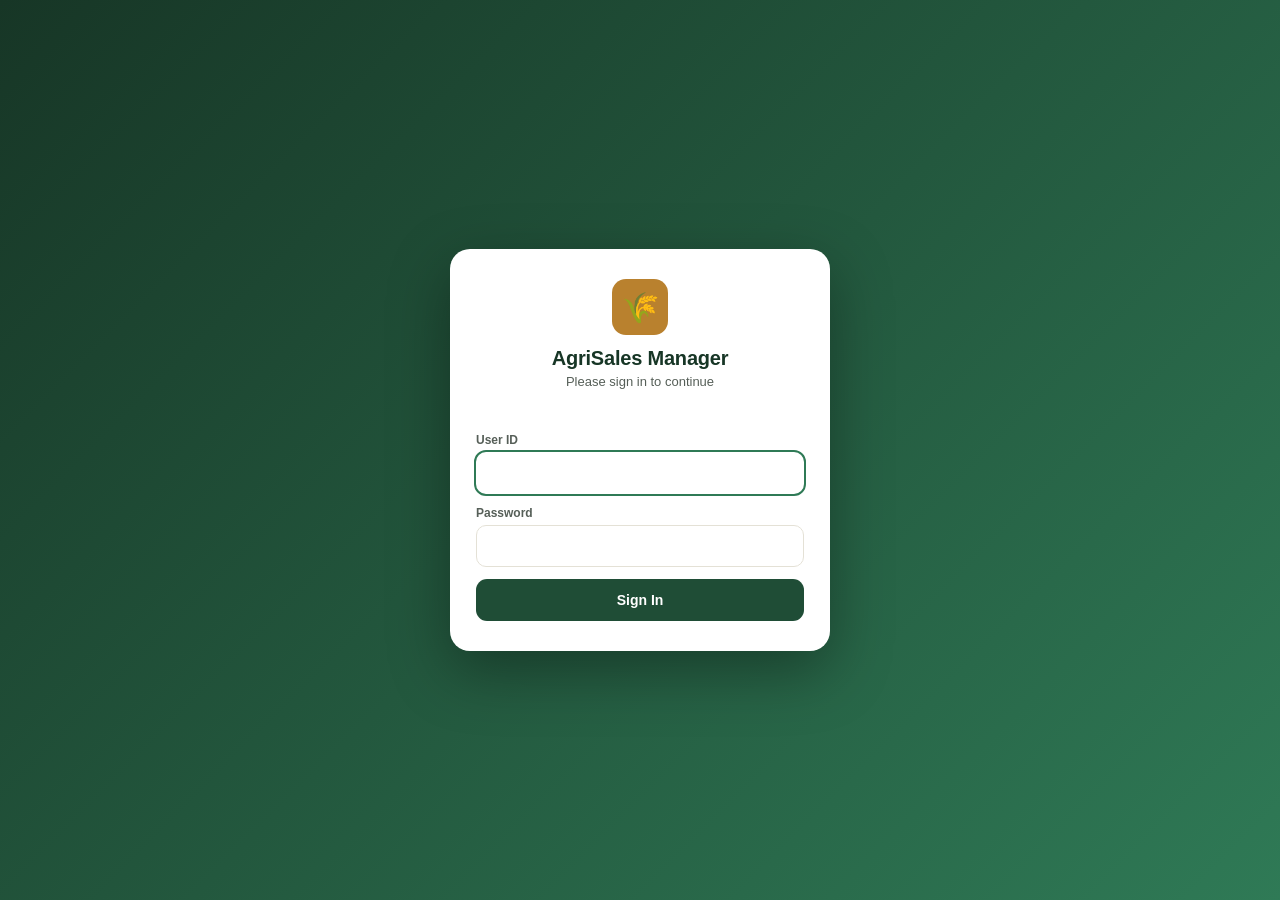
==== index.html @ fb744a54 "Update index.html" ====
<!DOCTYPE html>
<html lang="en">
<head>
<meta charset="UTF-8">
<meta name="viewport" content="width=device-width, initial-scale=1, viewport-fit=cover">
<title>AgriSales Manager</title>
<link rel="icon" href="data:image/svg+xml,%3Csvg xmlns='http://www.w3.org/2000/svg' viewBox='0 0 100 100'%3E%3Ctext y='.9em' font-size='90'%3E%F0%9F%8C%BE%3C/text%3E%3C/svg%3E">
<style>
:root{
  --green-900:#173626; --green-700:#1F4D36; --green-600:#276245; --green-500:#2F7A56;
  --green-100:#E4EEE7; --amber-600:#B9812E; --amber-100:#F5E9D6; --paper:#FAF9F4;
  --card:#FFFFFF; --ink-900:#20241F; --ink-600:#565F58; --ink-400:#8C948B; --line:#E4E1D6;
  --red-600:#B23A32; --red-100:#F6E2DF; --blue-600:#2B6CB0; --blue-100:#E3EDF7;
  --radius-lg:18px; --radius-md:12px; --radius-sm:8px;
  --shadow-1: 0 1px 2px rgba(23,54,38,0.06), 0 1px 1px rgba(23,54,38,0.04);
  --safe-top: env(safe-area-inset-top, 0px); --safe-bottom: env(safe-area-inset-bottom, 0px);
}
*{box-sizing:border-box;}
html,body{height:100%;margin:0;background:var(--paper);color:var(--ink-900);
  font-family:-apple-system,BlinkMacSystemFont,"Segoe UI",Roboto,"Helvetica Neue",Arial,sans-serif;
  -webkit-tap-highlight-color:transparent;}
html{scroll-padding-top:var(--safe-top); scroll-behavior:smooth;}

@keyframes fadeSlideIn{ from{opacity:0; transform:translateY(8px);} to{opacity:1; transform:translateY(0);} }
@keyframes popIn{ from{opacity:0; transform:scale(.97);} to{opacity:1; transform:scale(1);} }
@keyframes sheetUp{ from{transform:translateY(100%);} to{transform:translateY(0);} }
@keyframes toastIn{ from{opacity:0; transform:translate(-50%,6px);} to{opacity:1; transform:translate(-50%,0);} }
@keyframes spinIn{ from{opacity:0; transform:rotate(-8deg) scale(.9);} to{opacity:1; transform:rotate(0) scale(1);} }
@media (prefers-reduced-motion: reduce){
  *, *::before, *::after{ animation-duration:0.001ms !important; transition-duration:0.001ms !important; }
}
h1,h2,h3,h4{margin:0;font-weight:700;letter-spacing:-0.01em;}
p{margin:0;}
button,input,select,textarea{font-family:inherit;font-size:14px;}
a{color:inherit;}
#app{min-height:100%;display:flex;flex-direction:column;padding-top:var(--safe-top);}

.topbar{position:sticky;top:var(--safe-top);z-index:20;background:var(--green-700);color:#fff;
  padding:14px 18px;display:flex;align-items:center;justify-content:space-between;box-shadow:var(--shadow-1);}
.topbar .brand{display:flex;align-items:center;gap:10px;}
.brand-mark{width:34px;height:34px;border-radius:9px;background:var(--amber-600);
  display:flex;align-items:center;justify-content:center;font-size:18px;}
.brand-text .name{font-size:15.5px;font-weight:700;color:#fff;line-height:1.1;}
.brand-text .sub{font-size:11.5px;color:rgba(255,255,255,0.72);margin-top:1px;}
.topbar-actions{display:flex;gap:10px;align-items:center;}
.icon-btn{background:rgba(255,255,255,0.12);border:none;color:#fff;width:36px;height:36px;
  border-radius:10px;display:flex;align-items:center;justify-content:center;font-size:16px;cursor:pointer;
  transition:background .15s ease, transform .12s ease;}
.icon-btn:hover{background:rgba(255,255,255,0.2);}
.icon-btn:active{background:rgba(255,255,255,0.28); transform:scale(0.92);}

.shell{flex:1;display:flex;width:100%;max-width:1180px;margin:0 auto;}
.sidebar{display:none;}
main.content{flex:1;min-width:0;padding:16px 16px calc(92px + var(--safe-bottom));}

.page-head{margin-bottom:16px;display:flex;align-items:flex-start;justify-content:space-between;gap:10px;}
.page-head h1{font-size:20px;color:var(--green-900);}
.page-head .desc{color:var(--ink-600);font-size:13.5px;margin-top:3px;}

.card{background:var(--card);border:1px solid var(--line);border-radius:var(--radius-lg);
  padding:16px;box-shadow:var(--shadow-1);}
.card + .card{margin-top:12px;}

.stat-grid{display:grid;grid-template-columns:repeat(2,1fr);gap:10px;}
.stat-card{background:var(--card);border:1px solid var(--line);border-radius:var(--radius-md);padding:13px 14px;}
.stat-card .stat-label{font-size:11.5px;color:var(--ink-600);display:flex;align-items:center;gap:6px;}
.stat-card .stat-value{font-size:21px;font-weight:700;color:var(--green-900);margin-top:6px;}
.stat-card.warn .stat-value{color:var(--amber-600);}
.stat-card.danger .stat-value{color:var(--red-600);}
.stat-dot{width:7px;height:7px;border-radius:50%;background:var(--green-500);}
.stat-card.warn .stat-dot{background:var(--amber-600);}
.stat-card.danger .stat-dot{background:var(--red-600);}

.section-title{font-size:14.5px;font-weight:700;color:var(--green-900);margin:22px 0 10px;
  display:flex;align-items:center;justify-content:space-between;}
.section-title .link{font-size:12.5px;font-weight:600;color:var(--green-600);cursor:pointer;}

.empty-state{text-align:center;padding:34px 16px;color:var(--ink-600);}
.empty-state .emoji{font-size:30px;margin-bottom:8px;display:block;}
.empty-state .title{font-weight:700;color:var(--ink-900);font-size:14.5px;margin-bottom:4px;}
.empty-state .hint{font-size:12.5px;line-height:1.5;}

.badge{display:inline-flex;align-items:center;padding:3px 9px;border-radius:99px;font-size:11px;
  font-weight:600;background:var(--green-100);color:var(--green-700);white-space:nowrap;}
.badge.amber{background:var(--amber-100);color:var(--amber-600);}
.badge.red{background:var(--red-100);color:var(--red-600);}
.badge.grey{background:#EEEDE6;color:var(--ink-600);}
.badge.blue{background:var(--blue-100);color:var(--blue-600);}

.menu-list{display:flex;flex-direction:column;gap:8px;}
.menu-item{display:flex;align-items:center;gap:12px;background:var(--card);border:1px solid var(--line);
  border-radius:var(--radius-md);padding:13px 14px;cursor:pointer;transition:background .15s ease, transform .12s ease;}
.menu-item:hover{background:var(--green-100);}
.menu-item:active{background:var(--green-100); transform:scale(0.98);}
.menu-item .menu-icon{width:38px;height:38px;border-radius:10px;background:var(--green-100);
  display:flex;align-items:center;justify-content:center;font-size:18px;flex-shrink:0;}
.menu-item .menu-text{flex:1;min-width:0;}
.menu-item .menu-text .t{font-size:14px;font-weight:600;color:var(--ink-900);}
.menu-item .menu-text .d{font-size:12px;color:var(--ink-600);margin-top:1px;}
.menu-item .chev{color:var(--ink-400);font-size:16px;}

.bottom-nav{position:fixed;left:0;right:0;bottom:0;z-index:30;background:var(--card);
  border-top:1px solid var(--line);display:flex;padding-bottom:var(--safe-bottom);
  box-shadow:0 -2px 10px rgba(23,54,38,0.06);}
.nav-btn{flex:1;border:none;background:none;padding:9px 2px 8px;display:flex;flex-direction:column;
  align-items:center;gap:3px;color:var(--ink-400);cursor:pointer;transition:color .15s ease;}
.nav-btn .nav-ic{font-size:19px;line-height:1;transition:transform .18s cubic-bezier(.34,1.56,.64,1);}
.nav-btn .nav-lb{font-size:10.5px;font-weight:600;}
.nav-btn.active{color:var(--green-700);}
.nav-btn.active .nav-ic{transform:translateY(-2px) scale(1.12);}
.nav-btn:active .nav-ic{transform:scale(0.85);}

.sheet-backdrop{display:none;position:fixed;inset:0;background:rgba(20,30,24,0.42);z-index:40;
  opacity:0;transition:opacity .22s ease;}
.sheet-backdrop.open{display:block;opacity:1;}
.sheet{position:fixed;left:0;right:0;bottom:0;z-index:41;background:var(--paper);
  border-radius:20px 20px 0 0;padding:16px 16px calc(20px + var(--safe-bottom));
  transform:translateY(100%);transition:transform .28s cubic-bezier(.32,.72,0,1);max-width:1180px;margin:0 auto;}
.sheet.open{transform:translateY(0);}
.sheet-handle{width:38px;height:4px;background:var(--line);border-radius:99px;margin:0 auto 14px;}
.sheet h3{font-size:15px;color:var(--green-900);margin-bottom:12px;}

@media (min-width:600px) and (max-width:899.98px){
  .stat-grid{grid-template-columns:repeat(3,1fr);}
  main.content{padding:16px 28px;}
  .field-row{grid-template-columns:1fr 1fr;}
}
@media (min-width:900px){
  .bottom-nav{display:none;}
  .sheet-backdrop,.sheet{display:none !important;}
  main.content{padding:24px 28px;}
  .sidebar{display:flex;flex-direction:column;width:230px;flex-shrink:0;background:var(--card);
    border-right:1px solid var(--line);padding:18px 12px;gap:2px;position:sticky;
    top:calc(64px + var(--safe-top));height:calc(100vh - 64px - var(--safe-top));overflow-y:auto;}
  .side-link{display:flex;align-items:center;gap:11px;padding:10px 12px;border-radius:10px;
    color:var(--ink-600);font-size:13.5px;font-weight:600;cursor:pointer;border:none;background:none;
    text-align:left;width:100%;transition:background .15s ease, color .15s ease, transform .12s ease;}
  .side-link .ic{font-size:16px;width:20px;text-align:center;}
  .side-link:hover{background:var(--green-100);color:var(--green-700);transform:translateX(2px);}
  .side-link.active{background:var(--green-700);color:#fff;}
  .side-link.active:hover{transform:none;}
  .side-section{font-size:10.5px;color:var(--ink-400);font-weight:700;margin:14px 12px 6px;}
  .stat-grid{grid-template-columns:repeat(4,1fr);}
  .list-item:hover{box-shadow:0 3px 12px rgba(23,54,38,0.1); border-color:#cfe0d4;}
  .list-item:active{transform:none;}
  .stat-card:hover{box-shadow:0 3px 12px rgba(23,54,38,0.08);}
  .stat-card:active{transform:none;}
}

.page{display:none;}
.page.active{display:block; animation:fadeSlideIn .28s ease;}
.card{animation:fadeSlideIn .25s ease;}
.list-item{animation:fadeSlideIn .22s ease; transition:transform .12s ease, box-shadow .12s ease, background .12s ease;}
.list-item:active{transform:scale(0.985);}
.stat-card{transition:transform .15s ease, box-shadow .15s ease;}
.stat-card:active{transform:scale(0.96);}

.toast{position:fixed;left:50%;bottom:calc(96px + var(--safe-bottom));transform:translateX(-50%) translateY(6px);
  background:var(--green-900);color:#fff;padding:10px 16px;border-radius:99px;font-size:12.5px;
  font-weight:600;z-index:90;opacity:0;pointer-events:none;transition:opacity .25s ease, transform .25s ease;
  box-shadow:0 6px 18px rgba(0,0,0,0.18);}
.toast.show{opacity:1;transform:translateX(-50%) translateY(0);}
@media (min-width:900px){.toast{bottom:24px;}}

/* Forms */
.field{margin-bottom:12px;}
.field label{display:block;font-size:12.5px;font-weight:600;color:var(--ink-600);margin-bottom:5px;}
.field input, .field select, .field textarea{
  width:100%;padding:10px 12px;border:1px solid var(--line);border-radius:var(--radius-sm);
  background:#fff;color:var(--ink-900);outline:none;}
.field input:focus, .field select:focus, .field textarea:focus{border-color:var(--green-500);}
.field-row{display:grid;grid-template-columns:1fr 1fr;gap:10px;}
.field textarea{resize:vertical;min-height:60px;}
.checkbox-row{display:flex;align-items:center;gap:8px;font-size:13px;color:var(--ink-900);}
.checkbox-row input{width:auto;}

.btn{display:inline-flex;align-items:center;justify-content:center;gap:6px;padding:11px 16px;
  border-radius:var(--radius-sm);font-size:13.5px;font-weight:700;border:none;cursor:pointer;
  transition:transform .12s ease, background .15s ease, box-shadow .15s ease, opacity .15s ease;}
.btn:active{transform:scale(0.97);}
.btn-primary{background:var(--green-700);color:#fff;}
.btn-primary:hover{background:var(--green-600);}
.btn-primary:active{background:var(--green-900);}
.btn-secondary{background:var(--green-100);color:var(--green-700);}
.btn-secondary:hover{background:#d7e6dc;}
.btn-outline{background:#fff;border:1px solid var(--line);color:var(--ink-900);}
.btn-outline:hover{border-color:var(--green-500);color:var(--green-700);}
.btn-danger{background:var(--red-100);color:var(--red-600);}
.btn-danger:hover{background:#f0d0cc;}
.btn-block{width:100%;}
.btn-sm{padding:7px 11px;font-size:12.5px;border-radius:8px;}
.btn-row{display:flex;gap:8px;margin-top:16px;}
.fab{position:fixed;right:18px;bottom:calc(88px + var(--safe-bottom));z-index:35;
  width:54px;height:54px;border-radius:16px;background:var(--green-700);color:#fff;border:none;
  font-size:24px;box-shadow:0 4px 14px rgba(23,54,38,0.35);cursor:pointer;display:flex;
  align-items:center;justify-content:center;transition:transform .15s cubic-bezier(.34,1.56,.64,1), box-shadow .15s ease, background .15s ease;
  animation:popIn .3s ease;}
.fab:hover{background:var(--green-600); box-shadow:0 6px 18px rgba(23,54,38,0.42); transform:translateY(-2px);}
.fab:active{transform:scale(0.9);}
@media (min-width:900px){.fab{bottom:24px;right:28px;}}

/* Search bar */
.searchbar{position:relative;margin-bottom:12px;}
.searchbar input{width:100%;padding:11px 14px 11px 38px;border:1px solid var(--line);
  border-radius:var(--radius-md);background:#fff;outline:none;}
.searchbar input:focus{border-color:var(--green-500);}
.searchbar .si{position:absolute;left:12px;top:50%;transform:translateY(-50%);color:var(--ink-400);}
.filter-chips{display:flex;gap:7px;overflow-x:auto;margin-bottom:12px;padding-bottom:2px;}
.chip{flex-shrink:0;padding:7px 13px;border-radius:99px;border:1px solid var(--line);
  background:#fff;font-size:12.5px;font-weight:600;color:var(--ink-600);cursor:pointer;white-space:nowrap;
  transition:background .15s ease, color .15s ease, border-color .15s ease, transform .12s ease;}
.chip:active{transform:scale(0.95);}
.chip.active{background:var(--green-700);color:#fff;border-color:var(--green-700);}

/* List rows */
.list-item{display:flex;gap:12px;align-items:flex-start;background:var(--card);border:1px solid var(--line);
  border-radius:var(--radius-md);padding:13px 14px;cursor:pointer;}
.list-item + .list-item{margin-top:8px;}
.list-item:active{background:var(--green-100);}
.list-item .li-main{flex:1;min-width:0;}
.list-item .li-title{font-size:14px;font-weight:700;color:var(--ink-900);}
.list-item .li-sub{font-size:12px;color:var(--ink-600);margin-top:2px;}
.list-item .li-meta{font-size:11.5px;color:var(--ink-400);margin-top:4px;}
.list-item .li-right{text-align:right;flex-shrink:0;}
.list-item .li-amount{font-size:14.5px;font-weight:700;color:var(--green-900);}

/* Modal */
.modal-backdrop{display:none;position:fixed;inset:0;background:rgba(20,30,24,0.5);z-index:50;
  overflow-y:auto; opacity:0; transition:opacity .2s ease;}
.modal-backdrop.open{display:block; opacity:1;}
.modal{background:var(--paper);max-width:640px;margin:0 auto;min-height:100%;
  padding:16px 16px calc(30px + var(--safe-bottom)); animation:sheetUp .26s cubic-bezier(.32,.72,0,1);}
@media (min-width:640px){
  .modal-backdrop{display:flex;align-items:flex-start;justify-content:center;padding:30px 16px;}
  .modal{min-height:0;border-radius:18px;box-shadow:0 10px 40px rgba(0,0,0,0.25);margin:0;
    animation:popIn .22s ease;}
}
.modal-head{display:flex;align-items:center;justify-content:space-between;margin-bottom:16px;
  position:sticky;top:0;background:var(--paper);padding-top:4px;z-index:2;}
.modal-head h2{font-size:17px;color:var(--green-900);}
.modal-close{width:32px;height:32px;border-radius:9px;background:#fff;border:1px solid var(--line);
  cursor:pointer;font-size:15px;color:var(--ink-600);}

/* Table */
.tbl-wrap{overflow-x:auto;}
table.tbl{width:100%;border-collapse:collapse;font-size:12.5px;}
table.tbl th{text-align:left;color:var(--ink-600);font-weight:700;padding:8px 10px;
  border-bottom:2px solid var(--line);white-space:nowrap;}
table.tbl td{padding:9px 10px;border-bottom:1px solid var(--line);white-space:nowrap;}
table.tbl tr:last-child td{border-bottom:none;}

/* Autocomplete */
.ac-wrap{position:relative;}
.ac-results{position:absolute;left:0;right:0;top:calc(100% + 4px);background:#fff;
  border:1px solid var(--line);border-radius:var(--radius-md);box-shadow:0 8px 24px rgba(0,0,0,0.12);
  max-height:260px;overflow-y:auto;z-index:15;display:none;}
.ac-results.open{display:block;}
.ac-item{padding:10px 13px;cursor:pointer;border-bottom:1px solid var(--line);}
.ac-item:last-child{border-bottom:none;}
.ac-item:active{background:var(--green-100);}
.ac-item .ac-name{font-size:13.5px;font-weight:700;color:var(--ink-900);}
.ac-item .ac-meta{font-size:11.5px;color:var(--ink-600);margin-top:2px;}
.ac-empty{padding:14px;text-align:center;color:var(--ink-400);font-size:12.5px;}

/* Order/invoice item rows */
.item-row{display:flex;gap:8px;align-items:center;padding:10px;border:1px solid var(--line);
  border-radius:var(--radius-sm);margin-bottom:8px;background:#fff;}
.item-row .ir-info{flex:1;min-width:0;}
.item-row .ir-name{font-size:13px;font-weight:700;color:var(--ink-900);}
.item-row .ir-meta{font-size:11px;color:var(--ink-600);margin-top:2px;}
.item-row input.ir-qty{width:56px;padding:7px;text-align:center;border:1px solid var(--line);
  border-radius:7px;}
.item-row .ir-amt{width:74px;text-align:right;font-weight:700;font-size:13px;color:var(--green-900);}
.item-row .ir-del{background:none;border:none;color:var(--red-600);font-size:16px;cursor:pointer;padding:4px;}

.totals-box{background:var(--green-100);border-radius:var(--radius-md);padding:12px 14px;margin-top:10px;}
.totals-box .tr{display:flex;justify-content:space-between;font-size:13px;color:var(--ink-700);padding:3px 0;}
.totals-box .tr.grand{font-size:16px;font-weight:800;color:var(--green-900);border-top:1px solid rgba(23,54,38,0.15);
  margin-top:6px;padding-top:8px;}

.tabs{display:flex;gap:4px;background:var(--green-100);border-radius:11px;padding:4px;margin-bottom:14px;}
.tab-btn{flex:1;border:none;background:none;padding:9px 6px;border-radius:8px;font-size:12.5px;
  font-weight:700;color:var(--green-700);cursor:pointer;}
.tab-btn.active{background:#fff;box-shadow:var(--shadow-1);}

.detail-row{display:flex;justify-content:space-between;padding:8px 0;border-bottom:1px solid var(--line);
  font-size:13px;}
.detail-row:last-child{border-bottom:none;}
.detail-row .dl{color:var(--ink-600);}
.detail-row .dv{font-weight:600;color:var(--ink-900);text-align:right;}

/* =====================================================================
   NEW: LOGIN SCREEN, ROLES, INVOICE MAKER, EXTRA ANIMATIONS
   (everything below is additive - nothing above was changed)
   ===================================================================== */
#loginScreen{position:fixed;inset:0;z-index:200;background:linear-gradient(135deg,#173626,#2F7A56);display:flex;align-items:center;justify-content:center;padding:20px;}
#loginScreen.hide{display:none;}
.login-card{background:#fff;border-radius:20px;padding:30px 26px;width:100%;max-width:380px;box-shadow:0 20px 60px rgba(0,0,0,.35);animation:popIn .45s ease both;}
.login-card .logo{width:56px;height:56px;border-radius:14px;background:var(--amber-600);display:flex;align-items:center;justify-content:center;font-size:30px;margin:0 auto 12px;animation:spinIn .6s ease both;}
.login-card h2{text-align:center;color:var(--green-900);font-size:20px;}
.login-card p.sub{text-align:center;color:var(--ink-600);font-size:13px;margin:4px 0 18px;}
.login-card .err{color:var(--red-600);font-size:12.5px;min-height:18px;margin-bottom:8px;text-align:center;}
.login-card label{font-size:12px;font-weight:700;color:var(--ink-600);display:block;margin-bottom:5px;}
.login-card input{width:100%;padding:12px;border:1px solid var(--line);border-radius:10px;margin-bottom:12px;}
.login-card input:focus{outline:2px solid var(--green-500);border-color:transparent;}
.login-card button{width:100%;padding:13px;border:0;border-radius:11px;background:var(--green-700);color:#fff;font-weight:700;cursor:pointer;transition:transform .12s,background .15s;}
.login-card button:hover{background:var(--green-600);} .login-card button:active{transform:scale(.97);}
.shake{animation:shake .35s;} @keyframes shake{25%{transform:translateX(-7px)}75%{transform:translateX(7px)}}
.role-chip{font-size:11px;font-weight:700;padding:4px 9px;border-radius:99px;background:rgba(255,255,255,.18);color:#fff;}
/* STAFF = view only: hide every control that changes data */
body.role-staff .fab, body.role-staff #importCsvBtn, body.role-staff #bulkAddBtn,
body.role-staff .side-link[data-page="settings"], body.role-staff .menu-item[data-page="settings"]{display:none !important;}
/* extra gentle animations (list rows, stat cards) */
.list-item{animation:fadeSlideIn .32s ease both;} .stat-card{animation:popIn .4s ease both;}
/* INVOICE MAKER paper */
.mk-bar{display:flex;flex-wrap:wrap;gap:8px;align-items:center;margin-bottom:12px;}
.mk-bar label{font-size:12px;color:var(--ink-600);display:flex;gap:6px;align-items:center;}
.mk-paper{--mk:#1F4D36;background:#fff;color:#222;border:1px solid #ddd;border-radius:6px;padding:28px;font-size:13px;font-family:"Segoe UI",Arial,sans-serif;animation:popIn .35s ease both;}
.mk-head{display:flex;justify-content:space-between;gap:16px;border-bottom:4px solid var(--mk);padding-bottom:14px;flex-wrap:wrap;}
.mk-co{font-size:22px;font-weight:800;color:var(--mk);} .mk-title{font-size:26px;font-weight:800;letter-spacing:2px;color:var(--mk);text-align:right;}
.mk-muted{color:#666;font-size:12px;white-space:pre-line;}
.mk-meta{display:flex;justify-content:space-between;gap:16px;margin:16px 0;flex-wrap:wrap;}
.mk-box{background:#f6f8f6;border-left:4px solid var(--mk);padding:10px 14px;border-radius:4px;min-width:200px;}
.mk-t{width:100%;border-collapse:collapse;margin-top:6px;} .mk-t th{background:var(--mk);color:#fff;padding:9px 8px;text-align:left;font-size:12px;}
.mk-t td{padding:8px;border-bottom:1px solid #e5e5e5;} .mk-t tr:nth-child(even) td{background:#fafafa;} .r{text-align:right !important;}
.mk-in{border:1px dashed #9bb;border-radius:5px;padding:5px;background:#fffdf5;font:inherit;max-width:100%;} .mk-in.nm{width:100%;}
.mk-tot{margin-left:auto;width:290px;max-width:100%;margin-top:14px;} .mk-tot div{display:flex;justify-content:space-between;padding:5px 0;}
.mk-tot .g{border-top:2px solid var(--mk);font-size:17px;font-weight:800;color:var(--mk);margin-top:4px;padding-top:8px;}
.mk-foot{display:flex;justify-content:space-between;gap:20px;margin-top:22px;flex-wrap:wrap;} .mk-sign{margin-top:44px;border-top:1px solid #333;padding-top:4px;text-align:center;font-size:12px;}
#printArea{display:none;}
@media print{ #app,#loginScreen{display:none !important;} #printArea{display:block;} .mk-paper{border:0;padding:0;} @page{margin:12mm;} body{background:#fff;} }
@media (max-width:600px){.mk-paper{padding:14px;} .mk-in{width:70px;}}
/* PC FIX: on screens >=640px the closed popup layer was forced to display:flex, so an
   invisible full-screen layer blocked every click. Closed popups are now truly hidden. */
.modal-backdrop:not(.open){display:none !important;}
</style>
</head>
<body>
<div id="app">

  <div class="topbar">
    <div class="brand">
      <div class="brand-mark">🌾</div>
      <div class="brand-text">
        <div class="name" id="companyNameTop">AgriSales Manager</div>
        <div class="sub" id="topbarSub">Dashboard</div>
      </div>
    </div>
    <div class="topbar-actions">
      <button class="icon-btn" id="backupBtn" title="Backup">☁️</button>
    </div>
  </div>

  <div class="shell">
    <div class="sidebar">
      <button class="side-link" data-page="dashboard"><span class="ic">📊</span>Dashboard</button>
      <button class="side-link" data-page="sales"><span class="ic">🧾</span>Sales</button>
      <button class="side-link" data-page="orders"><span class="ic">📦</span>Orders</button>
      <button class="side-link" data-page="inventory"><span class="ic">🏷️</span>Inventory</button>
      <div class="side-section">MANAGE</div>
      <button class="side-link" data-page="customers"><span class="ic">👥</span>Customers</button>
      <button class="side-link" data-page="products"><span class="ic">🧪</span>Products</button>
      <button class="side-link" data-page="manufacturing"><span class="ic">🏭</span>Manufacturing</button>
      <button class="side-link" data-page="payments"><span class="ic">💰</span>Payments</button>
      <button class="side-link" data-page="reports"><span class="ic">📈</span>Reports</button>
      <button class="side-link" data-page="settings"><span class="ic">⚙️</span>Settings</button>
    </div>

    <main class="content">

      <!-- DASHBOARD -->
      <section class="page active" id="page-dashboard">
        <div class="page-head"><div><h1>Dashboard</h1><div class="desc">Today's overview across sales, orders and stock.</div></div></div>
        <div class="stat-grid" id="dashStats"></div>
        <div class="section-title">Recent Orders<span class="link" data-page="orders">View all</span></div>
        <div class="card"><div id="dashRecentOrders"></div></div>
        <div class="section-title">Recent Payments<span class="link" data-page="payments">View all</span></div>
        <div class="card"><div id="dashRecentPayments"></div></div>
        <div class="section-title">Alerts</div>
        <div class="card"><div id="dashAlerts"></div></div>
      </section>

      <!-- SALES / INVOICES -->
      <section class="page" id="page-sales">
        <div class="page-head"><div><h1>Sales</h1><div class="desc">GST invoices and billing.</div></div></div>
        <div class="searchbar"><span class="si">🔍</span><input id="invSearch" placeholder="Search invoice # or customer"></div>
        <div class="filter-chips" id="invFilterChips">
          <div class="chip active" data-f="all">All</div>
          <div class="chip" data-f="unpaid">Unpaid</div>
          <div class="chip" data-f="partial">Partial</div>
          <div class="chip" data-f="paid">Paid</div>
        </div>
        <div id="invoiceList"></div>
      </section>

      <!-- ORDERS -->
      <section class="page" id="page-orders">
        <div class="page-head"><div><h1>Orders</h1><div class="desc">Sales orders and pending orders.</div></div></div>
        <div class="searchbar"><span class="si">🔍</span><input id="orderSearch" placeholder="Search order # or customer"></div>
        <div class="filter-chips" id="orderFilterChips">
          <div class="chip active" data-f="all">All</div>
          <div class="chip" data-f="Pending">Pending</div>
          <div class="chip" data-f="Confirmed">Confirmed</div>
          <div class="chip" data-f="Dispatched">Dispatched</div>
          <div class="chip" data-f="Delivered">Delivered</div>
          <div class="chip" data-f="Cancelled">Cancelled</div>
        </div>
        <div id="orderList"></div>
      </section>

      <!-- INVENTORY -->
      <section class="page" id="page-inventory">
        <div class="page-head"><div><h1>Inventory</h1><div class="desc">Stock, batch numbers and expiry.</div></div></div>
        <div class="tabs">
          <button class="tab-btn active" data-tab="stock">Stock</button>
          <button class="tab-btn" data-tab="batches">Batches</button>
        </div>
        <div id="invTabStock">
          <div class="searchbar"><span class="si">🔍</span><input id="stockSearch" placeholder="Search product"></div>
          <div id="stockList"></div>
        </div>
        <div id="invTabBatches" style="display:none;">
          <div id="batchList"></div>
        </div>
      </section>

      <!-- CUSTOMERS -->
      <section class="page" id="page-customers">
        <div class="page-head"><div><h1>Customers</h1><div class="desc">Dealers, balances and history.</div></div></div>
        <div class="searchbar"><span class="si">🔍</span><input id="custSearch" placeholder="Search name, mobile, city"></div>
        <div id="customerList"></div>
      </section>

      <!-- PRODUCTS -->
      <section class="page" id="page-products">
        <div class="page-head"><div><h1>Products</h1><div class="desc">Master price list.</div></div></div>
        <div class="searchbar"><span class="si">🔍</span><input id="prodSearch" placeholder="Search name, code, category"></div>
        <div class="filter-chips">
          <div class="chip active" data-pf="all">All</div>
          <div class="chip" data-pf="active">Active</div>
          <div class="chip" data-pf="inactive">Inactive</div>
        </div>
        <div class="btn-row" style="margin-top:0;margin-bottom:12px;">
          <button class="btn btn-outline btn-sm" id="importCsvBtn">⬆ Import CSV</button>
          <button class="btn btn-outline btn-sm" id="exportCsvBtn">⬇ Export CSV</button>
          <input type="file" id="csvFileInput" accept=".csv" style="display:none;">
        </div>
        <div id="productList"></div>
      </section>

      <!-- MANUFACTURING -->
      <section class="page" id="page-manufacturing">
        <div class="page-head"><div><h1>Manufacturing</h1><div class="desc">Production batches added to stock.</div></div></div>
        <div id="mfgList"></div>
      </section>

      <!-- PAYMENTS -->
      <section class="page" id="page-payments">
        <div class="page-head"><div><h1>Payments</h1><div class="desc">Payments received from customers.</div></div></div>
        <div id="paymentList"></div>
      </section>

      <!-- REPORTS -->
      <section class="page" id="page-reports">
        <div class="page-head"><div><h1>Reports</h1><div class="desc">Business insights.</div></div></div>
        <div class="section-title">Sales Trend (last 14 days)</div>
        <div class="card"><canvas id="chartSales" height="160"></canvas></div>
        <div class="section-title">Top Products</div>
        <div class="card"><div id="topProducts"></div></div>
        <div class="section-title">Outstanding by Customer</div>
        <div class="card"><div id="outstandingList"></div></div>
      </section>

      <!-- SETTINGS -->
      <section class="page" id="page-settings">
        <div class="page-head"><div><h1>Settings</h1><div class="desc">Company details, invoice setup and backup.</div></div></div>
        <div class="card">
          <h3 style="font-size:14px;margin-bottom:12px;">Company Profile</h3>
          <div class="field"><label>Company Name</label><input id="setCompanyName"></div>
          <div class="field"><label>Address</label><textarea id="setAddress"></textarea></div>
          <div class="field-row">
            <div class="field"><label>Phone</label><input id="setPhone"></div>
            <div class="field"><label>Email</label><input id="setEmail"></div>
          </div>
          <div class="field-row">
            <div class="field"><label>GSTIN</label><input id="setGstin"></div>
            <div class="field"><label>Invoice Prefix</label><input id="setInvPrefix" placeholder="INV-"></div>
          </div>
          <div class="field"><label>Bank Details (shown on invoice)</label><textarea id="setBank"></textarea></div>
          <div class="field"><label>Invoice Terms / Notes</label><textarea id="setTerms"></textarea></div>
          <button class="btn btn-primary btn-block" id="saveSettingsBtn">Save Settings</button>
        </div>
        <div class="card">
          <h3 style="font-size:14px;margin-bottom:10px;">Data Backup</h3>
          <div class="desc" style="margin-bottom:12px;">Export all your data as a backup file, or restore from a previous backup.</div>
          <div class="btn-row" style="margin-top:0;">
            <button class="btn btn-secondary" id="exportBackupBtn">⬇ Export Backup</button>
            <button class="btn btn-outline" id="importBackupBtn">⬆ Restore Backup</button>
            <input type="file" id="backupFileInput" accept=".json" style="display:none;">
          </div>
        </div>
        <div class="card">
          <h3 style="font-size:14px;margin-bottom:10px;color:var(--red-600);">Danger Zone</h3>
          <button class="btn btn-danger btn-block" id="resetAllBtn">Erase All Data</button>
        </div>
      </section>

    </main>
  </div>

  <nav class="bottom-nav">
    <button class="nav-btn active" data-page="dashboard"><span class="nav-ic">📊</span><span class="nav-lb">Dashboard</span></button>
    <button class="nav-btn" data-page="sales"><span class="nav-ic">🧾</span><span class="nav-lb">Sales</span></button>
    <button class="nav-btn" data-page="orders"><span class="nav-ic">📦</span><span class="nav-lb">Orders</span></button>
    <button class="nav-btn" data-page="inventory"><span class="nav-ic">🏷️</span><span class="nav-lb">Inventory</span></button>
    <button class="nav-btn" id="moreBtn"><span class="nav-ic">⋯</span><span class="nav-lb">More</span></button>
  </nav>

  <div class="sheet-backdrop" id="sheetBackdrop"></div>
  <div class="sheet" id="moreSheet">
    <div class="sheet-handle"></div>
    <h3>More</h3>
    <div class="menu-list">
      <div class="menu-item" data-page="customers"><div class="menu-icon">👥</div><div class="menu-text"><div class="t">Customers</div><div class="d">Dealers, balances, statements</div></div><div class="chev">›</div></div>
      <div class="menu-item" data-page="products"><div class="menu-icon">🧪</div><div class="menu-text"><div class="t">Products</div><div class="d">Master price list</div></div><div class="chev">›</div></div>
      <div class="menu-item" data-page="manufacturing"><div class="menu-icon">🏭</div><div class="menu-text"><div class="t">Manufacturing</div><div class="d">Production batches</div></div><div class="chev">›</div></div>
      <div class="menu-item" data-page="payments"><div class="menu-icon">💰</div><div class="menu-text"><div class="t">Payments</div><div class="d">Receipts and ledgers</div></div><div class="chev">›</div></div>
      <div class="menu-item" data-page="reports"><div class="menu-icon">📈</div><div class="menu-text"><div class="t">Reports</div><div class="d">Sales and stock insights</div></div><div class="chev">›</div></div>
      <div class="menu-item" data-page="settings"><div class="menu-icon">⚙️</div><div class="menu-text"><div class="t">Settings</div><div class="d">Company & invoice setup</div></div><div class="chev">›</div></div>
    </div>
  </div>

  <button class="fab" id="fabBtn">+</button>
  <div class="toast" id="toast"></div>
  <div class="modal-backdrop" id="modalBackdrop"><div class="modal" id="modalBody"></div></div>
</div>

<!-- NEW: LOGIN SCREEN (shown first; hidden after successful login) -->
<div id="loginScreen">
  <div class="login-card" id="loginCard">
    <div class="logo">🌾</div>
    <h2>AgriSales Manager</h2>
    <p class="sub">Please sign in to continue</p>
    <div class="err" id="loginErr"></div>
    <label for="loginId">User ID</label><input id="loginId" autocomplete="username" autofocus>
    <label for="loginPass">Password</label><input id="loginPass" type="password" autocomplete="current-password">
    <button id="loginBtn">Sign In</button>
  </div>
</div>

<script>
/* =========================================================
   DATA LAYER (localStorage)
========================================================= */
var DB_KEY = "agrisales_db_v1";
var DEFAULT_DB = {
  products: [], customers: [], orders: [], invoices: [], payments: [],
  batches: [], mfgBatches: [],
  settings: { companyName:"My Agro Company", address:"", phone:"", email:"", gstin:"", invPrefix:"INV-", orderPrefix:"SO-", bank:"", terms:"Goods once sold will not be taken back.\nSubject to local jurisdiction." },
  counters: { order:0, invoice:0 }
};
function loadDB(){
  try{
    var raw = localStorage.getItem(DB_KEY);
    if(!raw) return JSON.parse(JSON.stringify(DEFAULT_DB));
    var parsed = JSON.parse(raw);
    for(var k in DEFAULT_DB){ if(!(k in parsed)) parsed[k] = DEFAULT_DB[k]; }
    return parsed;
  }catch(e){ return JSON.parse(JSON.stringify(DEFAULT_DB)); }
}
var DB = loadDB();
function saveDB(){
  try{ localStorage.setItem(DB_KEY, JSON.stringify(DB)); }catch(e){ showToast("Storage full or unavailable"); }
}
function uid(){ return Date.now().toString(36) + Math.random().toString(36).slice(2,8); }
function fmtMoney(n){ n = Number(n)||0; return "₹" + n.toLocaleString("en-IN", {maximumFractionDigits:2, minimumFractionDigits: (n%1!==0)?2:0}); }
function fmtDate(d){ if(!d) return "-"; var dt = new Date(d); if(isNaN(dt)) return d; return dt.toLocaleDateString("en-IN",{day:"2-digit",month:"short",year:"numeric"}); }
function todayISO(){ return new Date().toISOString().slice(0,10); }
function daysBetween(d1,d2){ return Math.round((new Date(d2) - new Date(d1)) / 86400000); }

/* =========================================================
   NAVIGATION
========================================================= */
var PAGE_TITLES = { dashboard:"Dashboard", sales:"Sales", orders:"Orders", inventory:"Inventory",
  customers:"Customers", products:"Products", manufacturing:"Manufacturing", payments:"Payments",
  reports:"Reports", settings:"Settings" };
var BOTTOM_NAV_PAGES = ["dashboard","sales","orders","inventory"];
var currentPage = "dashboard";

var PAGE_RENDERERS = {
  dashboard: renderDashboard, sales: renderInvoices, orders: renderOrders,
  inventory: renderInventory, customers: renderCustomers, products: renderProducts,
  manufacturing: renderManufacturing, payments: renderPayments, reports: renderReports,
  settings: renderSettingsForm
};
var PAGE_FABS = {
  sales: function(){ openInvoiceForm(); },
  orders: function(){ openOrderForm(); },
  customers: function(){ openCustomerForm(); },
  products: function(){ openProductForm(); },
  manufacturing: function(){ openMfgForm(); },
  payments: function(){ openPaymentForm(); }
};

function showPage(pageId){
  currentPage = pageId;
  document.querySelectorAll(".page").forEach(function(p){ p.classList.remove("active"); });
  var target = document.getElementById("page-" + pageId);
  if(target) target.classList.add("active");
  document.getElementById("topbarSub").textContent = PAGE_TITLES[pageId] || "";
  document.querySelectorAll(".nav-btn[data-page]").forEach(function(btn){
    btn.classList.toggle("active", btn.getAttribute("data-page") === pageId);
  });
  var moreBtn = document.getElementById("moreBtn");
  moreBtn.classList.toggle("active", BOTTOM_NAV_PAGES.indexOf(pageId) === -1);
  document.querySelectorAll(".side-link[data-page]").forEach(function(btn){
    btn.classList.toggle("active", btn.getAttribute("data-page") === pageId);
  });
  var fab = document.getElementById("fabBtn");
  fab.style.display = PAGE_FABS[pageId] ? "flex" : "none";
  closeSheet();
  if(PAGE_RENDERERS[pageId]) PAGE_RENDERERS[pageId]();
  window.scrollTo(0,0);
  try{ localStorage.setItem("agrisales_last_page", pageId); }catch(e){}
}
function openSheet(){ document.getElementById("sheetBackdrop").classList.add("open"); document.getElementById("moreSheet").classList.add("open"); }
function closeSheet(){ document.getElementById("sheetBackdrop").classList.remove("open"); document.getElementById("moreSheet").classList.remove("open"); }

document.querySelectorAll(".nav-btn[data-page]").forEach(function(btn){ btn.addEventListener("click", function(){ showPage(btn.getAttribute("data-page")); }); });
document.querySelectorAll(".side-link[data-page]").forEach(function(btn){ btn.addEventListener("click", function(){ showPage(btn.getAttribute("data-page")); }); });
document.querySelectorAll(".menu-item[data-page]").forEach(function(btn){ btn.addEventListener("click", function(){ showPage(btn.getAttribute("data-page")); }); });
document.querySelectorAll(".section-title .link[data-page]").forEach(function(btn){ btn.addEventListener("click", function(){ showPage(btn.getAttribute("data-page")); }); });
document.getElementById("moreBtn").addEventListener("click", openSheet);
document.getElementById("sheetBackdrop").addEventListener("click", closeSheet);
document.getElementById("fabBtn").addEventListener("click", function(){ if(PAGE_FABS[currentPage]) PAGE_FABS[currentPage](); });

function showToast(msg){
  var t = document.getElementById("toast");
  t.textContent = msg; t.classList.add("show");
  setTimeout(function(){ t.classList.remove("show"); }, 2200);
}
window.showToast = showToast;

/* =========================================================
   MODAL HELPERS
========================================================= */
function openModal(html){
  document.getElementById("modalBody").innerHTML = html;
  document.getElementById("modalBackdrop").classList.add("open");
}
function closeModal(){ document.getElementById("modalBackdrop").classList.remove("open"); document.getElementById("modalBody").innerHTML=""; }
document.getElementById("modalBackdrop").addEventListener("click", function(e){ if(e.target === this) closeModal(); });
function modalHeader(title){ return '<div class="modal-head"><h2>'+title+'</h2><button class="modal-close" onclick="closeModal()">✕</button></div>'; }

/* =========================================================
   PRODUCTS
========================================================= */
function genProductCode(){
  var n = DB.products.length + 1;
  var code;
  do{ code = "PR" + String(n).padStart(4,"0"); n++; }while(DB.products.some(function(p){return p.code===code;}));
  return code;
}
function openProductForm(id){
  var p = id ? DB.products.find(function(x){return x.id===id;}) : {
    id:null, name:"", code:genProductCode(), category:"", activeIngredient:"", formulation:"",
    packing:"", unit:"Ltr", mrp:"", sellingPrice:"", dealerPrice:"", wholesalePrice:"",
    gst:18, hsn:"", minStock:10, description:"", active:true, stock:0, priceHistory:[]
  };
  var html = modalHeader(id ? "Edit Product" : "Add Product") + '<form id="productForm">' +
    '<div class="field"><label>Product Name *</label><input id="pf_name" required value="'+esc(p.name)+'"></div>' +
    '<div class="field-row">' +
      '<div class="field"><label>Product Code</label><input id="pf_code" value="'+esc(p.code)+'"></div>' +
      '<div class="field"><label>Category</label><input id="pf_category" value="'+esc(p.category)+'" placeholder="Insecticide"></div>' +
    '</div>' +
    '<div class="field-row">' +
      '<div class="field"><label>Active Ingredient</label><input id="pf_ai" value="'+esc(p.activeIngredient)+'"></div>' +
      '<div class="field"><label>Formulation</label><input id="pf_form" value="'+esc(p.formulation)+'" placeholder="SL / EC / WP"></div>' +
    '</div>' +
    '<div class="field-row">' +
      '<div class="field"><label>Packing Size</label><input id="pf_packing" value="'+esc(p.packing)+'" placeholder="1 L / 500 g"></div>' +
      '<div class="field"><label>Unit</label><select id="pf_unit">'+["Ltr","ml","Kg","g","Pcs","Box"].map(function(u){return '<option '+(p.unit===u?"selected":"")+'>'+u+'</option>';}).join("")+'</select></div>' +
    '</div>' +
    '<div class="field-row">' +
      '<div class="field"><label>MRP (₹)</label><input id="pf_mrp" type="number" step="0.01" value="'+p.mrp+'"></div>' +
      '<div class="field"><label>Selling Price (₹) *</label><input id="pf_sp" type="number" step="0.01" required value="'+p.sellingPrice+'"></div>' +
    '</div>' +
    '<div class="field-row">' +
      '<div class="field"><label>Dealer Price (₹)</label><input id="pf_dp" type="number" step="0.01" value="'+p.dealerPrice+'"></div>' +
      '<div class="field"><label>Wholesale Price (₹)</label><input id="pf_wp" type="number" step="0.01" value="'+p.wholesalePrice+'"></div>' +
    '</div>' +
    '<div class="field-row">' +
      '<div class="field"><label>GST %</label><select id="pf_gst">'+[0,5,12,18,28].map(function(g){return '<option '+(p.gst==g?"selected":"")+' value="'+g+'">'+g+'%</option>';}).join("")+'</select></div>' +
      '<div class="field"><label>HSN Code</label><input id="pf_hsn" value="'+esc(p.hsn)+'"></div>' +
    '</div>' +
    '<div class="field"><label>Minimum Stock (alert level)</label><input id="pf_minstock" type="number" value="'+p.minStock+'"></div>' +
    '<div class="field"><label>Description</label><textarea id="pf_desc">'+esc(p.description)+'</textarea></div>' +
    '<div class="checkbox-row"><input type="checkbox" id="pf_active" '+(p.active?"checked":"")+'> <label for="pf_active" style="margin:0;">Active product</label></div>' +
    '<div class="btn-row">' +
      (id ? '<button type="button" class="btn btn-danger" onclick="deleteProduct(\''+id+'\')">Delete</button>' : '') +
      '<button type="submit" class="btn btn-primary" style="flex:1;">Save Product</button>' +
    '</div>' +
  '</form>';
  openModal(html);
  document.getElementById("productForm").addEventListener("submit", function(e){
    e.preventDefault();
    var newPrice = parseFloat(document.getElementById("pf_sp").value)||0;
    var data = {
      name: document.getElementById("pf_name").value.trim(),
      code: document.getElementById("pf_code").value.trim() || genProductCode(),
      category: document.getElementById("pf_category").value.trim(),
      activeIngredient: document.getElementById("pf_ai").value.trim(),
      formulation: document.getElementById("pf_form").value.trim(),
      packing: document.getElementById("pf_packing").value.trim(),
      unit: document.getElementById("pf_unit").value,
      mrp: parseFloat(document.getElementById("pf_mrp").value)||0,
      sellingPrice: newPrice,
      dealerPrice: parseFloat(document.getElementById("pf_dp").value)||0,
      wholesalePrice: parseFloat(document.getElementById("pf_wp").value)||0,
      gst: parseFloat(document.getElementById("pf_gst").value)||0,
      hsn: document.getElementById("pf_hsn").value.trim(),
      minStock: parseFloat(document.getElementById("pf_minstock").value)||0,
      description: document.getElementById("pf_desc").value.trim(),
      active: document.getElementById("pf_active").checked
    };
    if(!data.name){ showToast("Product name is required"); return; }
    if(id){
      var existing = DB.products.find(function(x){return x.id===id;});
      if(existing.sellingPrice !== newPrice){
        existing.priceHistory = existing.priceHistory || [];
        existing.priceHistory.push({date: todayISO(), oldPrice: existing.sellingPrice, newPrice: newPrice});
      }
      Object.assign(existing, data);
    } else {
      data.id = uid(); data.stock = 0; data.priceHistory = [];
      DB.products.push(data);
    }
    saveDB(); closeModal(); renderProducts(); showToast("Product saved");
  });
}
function deleteProduct(id){
  if(!confirm("Delete this product? This cannot be undone.")) return;
  DB.products = DB.products.filter(function(p){return p.id!==id;});
  saveDB(); closeModal(); renderProducts(); showToast("Product deleted");
}
function esc(s){ return (s===undefined||s===null) ? "" : String(s).replace(/[&<>"']/g, function(c){ return {"&":"&amp;","<":"&lt;",">":"&gt;",'"':"&quot;","'":"&#39;"}[c]; }); }

var prodFilter = "all";
function renderProducts(){
  var q = (document.getElementById("prodSearch").value||"").toLowerCase();
  var list = DB.products.filter(function(p){
    if(prodFilter==="active" && !p.active) return false;
    if(prodFilter==="inactive" && p.active) return false;
    if(!q) return true;
    return (p.name+" "+p.code+" "+p.category).toLowerCase().indexOf(q) > -1;
  }).sort(function(a,b){ return a.name.localeCompare(b.name); });
  var el = document.getElementById("productList");
  if(list.length===0){
    el.innerHTML = '<div class="card"><div class="empty-state"><span class="emoji">🧪</span><div class="title">No products found</div><div class="hint">Tap + to add your first product, or import a CSV price list.</div></div></div>';
    return;
  }
  el.innerHTML = list.map(function(p){
    return '<div class="list-item" onclick="openProductForm(\''+p.id+'\')">' +
      '<div class="li-main">' +
        '<div class="li-title">'+esc(p.name)+'</div>' +
        '<div class="li-sub">'+esc(p.code)+' · '+esc(p.packing||"-")+' · GST '+p.gst+'%</div>' +
        '<div class="li-meta">Stock: '+ (p.stock||0) +' '+esc(p.unit)+ (p.stock<=p.minStock ? ' · <span style="color:var(--red-600);font-weight:700;">Low stock</span>' : '') +'</div>' +
      '</div>' +
      '<div class="li-right"><div class="li-amount">'+fmtMoney(p.sellingPrice)+'</div>' + (p.active? '<span class="badge">Active</span>' : '<span class="badge grey">Inactive</span>') + '</div>' +
    '</div>';
  }).join("");
}
document.getElementById("prodSearch").addEventListener("input", renderProducts);
document.querySelectorAll('[data-pf]').forEach(function(c){
  c.addEventListener("click", function(){
    document.querySelectorAll('[data-pf]').forEach(function(x){x.classList.remove("active");});
    c.classList.add("active"); prodFilter = c.getAttribute("data-pf"); renderProducts();
  });
});

/* CSV import/export */
document.getElementById("importCsvBtn").addEventListener("click", function(){ document.getElementById("csvFileInput").click(); });
document.getElementById("csvFileInput").addEventListener("change", function(e){
  var file = e.target.files[0]; if(!file) return;
  var reader = new FileReader();
  reader.onload = function(ev){ parseCsvPreview(ev.target.result); };
  reader.readAsText(file);
  e.target.value = "";
});
function parseCsvLine(line){
  var out=[], cur="", inQ=false;
  for(var i=0;i<line.length;i++){
    var c = line[i];
    if(c === '"'){ inQ = !inQ; }
    else if(c === "," && !inQ){ out.push(cur); cur=""; }
    else { cur += c; }
  }
  out.push(cur);
  return out.map(function(s){return s.trim();});
}
function parseCsvPreview(text){
  var lines = text.split(/\r?\n/).filter(function(l){return l.trim().length;});
  if(lines.length < 2){ showToast("CSV appears empty"); return; }
  var headers = parseCsvLine(lines[0]);
  var rows = lines.slice(1).map(parseCsvLine);
  var fields = ["Product Name","Product Code","Category","Packing","Unit","MRP","Selling Price","Dealer Price","Wholesale Price","GST","HSN"];
  var guess = {};
  fields.forEach(function(f){
    var idx = headers.findIndex(function(h){ return h.toLowerCase().replace(/[^a-z]/g,"") === f.toLowerCase().replace(/[^a-z]/g,""); });
    guess[f] = idx;
  });
  var mapHtml = fields.map(function(f){
    return '<div class="field"><label>'+f+'</label><select data-map="'+f+'">' +
      '<option value="-1">-- Not mapped --</option>' +
      headers.map(function(h,i){ return '<option value="'+i+'" '+(guess[f]===i?"selected":"")+'>'+esc(h)+'</option>'; }).join("") +
    '</select></div>';
  }).join("");
  var previewRows = rows.slice(0,5).map(function(r){ return '<tr>'+headers.map(function(h,i){return '<td>'+esc(r[i]||"")+'</td>';}).join("")+'</tr>'; }).join("");
  var html = modalHeader("Import Price List") +
    '<div class="desc" style="margin-bottom:10px;">Match your CSV columns to product fields, then import.</div>' +
    '<div class="section-title" style="margin-top:0;">Preview (first 5 rows)</div>' +
    '<div class="tbl-wrap card" style="padding:8px;"><table class="tbl"><thead><tr>'+headers.map(function(h){return '<th>'+esc(h)+'</th>';}).join("")+'</tr></thead><tbody>'+previewRows+'</tbody></table></div>' +
    '<div class="section-title">Column Mapping</div>' + mapHtml +
    '<div class="checkbox-row" style="margin:10px 0;"><input type="checkbox" id="csv_overwrite"> <label for="csv_overwrite" style="margin:0;">Overwrite existing products with matching code</label></div>' +
    '<div class="btn-row"><button class="btn btn-primary btn-block" id="doImportBtn">Import '+rows.length+' Rows</button></div>';
  openModal(html);
  document.getElementById("doImportBtn").addEventListener("click", function(){
    var map = {};
    fields.forEach(function(f){ map[f] = parseInt(document.querySelector('[data-map="'+f+'"]').value); });
    var overwrite = document.getElementById("csv_overwrite").checked;
    var added=0, updated=0, skipped=0;
    rows.forEach(function(r){
      var name = map["Product Name"]>-1 ? r[map["Product Name"]] : "";
      if(!name){ skipped++; return; }
      var code = map["Product Code"]>-1 ? r[map["Product Code"]] : "";
      var existing = code ? DB.products.find(function(p){return p.code===code;}) : null;
      var data = {
        name: name,
        code: code || genProductCode(),
        category: map["Category"]>-1 ? r[map["Category"]] : "",
        packing: map["Packing"]>-1 ? r[map["Packing"]] : "",
        unit: map["Unit"]>-1 ? (r[map["Unit"]]||"Pcs") : "Pcs",
        mrp: map["MRP"]>-1 ? parseFloat(r[map["MRP"]])||0 : 0,
        sellingPrice: map["Selling Price"]>-1 ? parseFloat(r[map["Selling Price"]])||0 : 0,
        dealerPrice: map["Dealer Price"]>-1 ? parseFloat(r[map["Dealer Price"]])||0 : 0,
        wholesalePrice: map["Wholesale Price"]>-1 ? parseFloat(r[map["Wholesale Price"]])||0 : 0,
        gst: map["GST"]>-1 ? parseFloat(r[map["GST"]])||0 : 0,
        hsn: map["HSN"]>-1 ? r[map["HSN"]] : ""
      };
      if(existing){
        if(overwrite){
          if(existing.sellingPrice !== data.sellingPrice){
            existing.priceHistory = existing.priceHistory || [];
            existing.priceHistory.push({date: todayISO(), oldPrice: existing.sellingPrice, newPrice: data.sellingPrice});
          }
          Object.assign(existing, data); updated++;
        } else { skipped++; }
      } else {
        data.id = uid(); data.active = true; data.minStock = 10; data.stock = 0; data.priceHistory = []; data.activeIngredient=""; data.formulation=""; data.description="";
        DB.products.push(data); added++;
      }
    });
    saveDB(); closeModal(); renderProducts();
    showToast(added+" added, "+updated+" updated, "+skipped+" skipped");
  });
}
document.getElementById("exportCsvBtn").addEventListener("click", function(){
  var headers = ["Product Name","Product Code","Category","Packing","Unit","MRP","Selling Price","Dealer Price","Wholesale Price","GST","HSN"];
  var rows = DB.products.map(function(p){
    return [p.name,p.code,p.category,p.packing,p.unit,p.mrp,p.sellingPrice,p.dealerPrice,p.wholesalePrice,p.gst,p.hsn]
      .map(function(v){ v = String(v===undefined||v===null?"":v); return v.indexOf(",")>-1 ? '"'+v+'"' : v; }).join(",");
  });
  var csv = headers.join(",") + "\n" + rows.join("\n");
  downloadFile("price-list-"+todayISO()+".csv", csv, "text/csv");
});
function downloadFile(filename, content, mime){
  var blob = new Blob([content], {type: mime});
  var url = URL.createObjectURL(blob);
  var a = document.createElement("a");
  a.href = url; a.download = filename; document.body.appendChild(a); a.click();
  document.body.removeChild(a); URL.revokeObjectURL(url);
}

/* =========================================================
   PRODUCT AUTOCOMPLETE (used in orders + invoices)
========================================================= */
function buildProductAutocomplete(inputId, resultsId, onSelect){
  var input = document.getElementById(inputId);
  var results = document.getElementById(resultsId);
  input.addEventListener("input", function(){
    var q = input.value.toLowerCase().trim();
    if(!q){ results.classList.remove("open"); results.innerHTML=""; return; }
    var matches = DB.products.filter(function(p){
      return p.active && (p.name.toLowerCase().indexOf(q)>-1 || (p.code||"").toLowerCase().indexOf(q)>-1);
    }).slice(0,8);
    if(matches.length===0){ results.innerHTML = '<div class="ac-empty">No matching products</div>'; results.classList.add("open"); return; }
    results.innerHTML = matches.map(function(p){
      return '<div class="ac-item" data-id="'+p.id+'"><div class="ac-name">'+esc(p.name)+'</div>' +
        '<div class="ac-meta">Code: '+esc(p.code)+' · '+esc(p.packing||"-")+' · '+fmtMoney(p.sellingPrice)+' · GST '+p.gst+'%</div></div>';
    }).join("");
    results.classList.add("open");
    results.querySelectorAll(".ac-item").forEach(function(it){
      it.addEventListener("click", function(){
        var prod = DB.products.find(function(p){return p.id===it.getAttribute("data-id");});
        input.value = "";
        results.classList.remove("open"); results.innerHTML="";
        onSelect(prod);
      });
    });
  });
  document.addEventListener("click", function(e){
    if(!results.contains(e.target) && e.target !== input){ results.classList.remove("open"); }
  });
}

/* =========================================================
   CUSTOMERS
========================================================= */
function openCustomerForm(id){
  var c = id ? DB.customers.find(function(x){return x.id===id;}) : {
    id:null, name:"", businessName:"", mobile:"", whatsapp:"", address:"", city:"", state:"",
    pincode:"", gstNumber:"", pan:"", creditLimit:0, openingBalance:0, paymentTerms:"Cash", type:"Dealer", notes:""
  };
  var html = modalHeader(id?"Edit Customer":"Add Customer") + '<form id="custForm">' +
    '<div class="field"><label>Customer Name *</label><input id="cf_name" required value="'+esc(c.name)+'"></div>' +
    '<div class="field"><label>Business Name</label><input id="cf_biz" value="'+esc(c.businessName)+'"></div>' +
    '<div class="field-row">' +
      '<div class="field"><label>Mobile *</label><input id="cf_mobile" required value="'+esc(c.mobile)+'"></div>' +
      '<div class="field"><label>WhatsApp</label><input id="cf_whatsapp" value="'+esc(c.whatsapp)+'"></div>' +
    '</div>' +
    '<div class="field"><label>Address</label><textarea id="cf_address">'+esc(c.address)+'</textarea></div>' +
    '<div class="field-row">' +
      '<div class="field"><label>City</label><input id="cf_city" value="'+esc(c.city)+'"></div>' +
      '<div class="field"><label>State</label><input id="cf_state" value="'+esc(c.state)+'"></div>' +
    '</div>' +
    '<div class="field-row">' +
      '<div class="field"><label>Pincode</label><input id="cf_pin" value="'+esc(c.pincode)+'"></div>' +
      '<div class="field"><label>Customer Type</label><select id="cf_type">'+["Dealer","Retailer","Wholesaler","Farmer"].map(function(t){return '<option '+(c.type===t?"selected":"")+'>'+t+'</option>';}).join("")+'</select></div>' +
    '</div>' +
    '<div class="field-row">' +
      '<div class="field"><label>GST Number</label><input id="cf_gst" value="'+esc(c.gstNumber)+'"></div>' +
      '<div class="field"><label>PAN</label><input id="cf_pan" value="'+esc(c.pan)+'"></div>' +
    '</div>' +
    '<div class="field-row">' +
      '<div class="field"><label>Credit Limit (₹)</label><input id="cf_credit" type="number" value="'+c.creditLimit+'"></div>' +
      '<div class="field"><label>Opening Balance (₹)</label><input id="cf_opening" type="number" value="'+c.openingBalance+'" '+(id?"disabled":"")+'></div>' +
    '</div>' +
    '<div class="field"><label>Payment Terms</label><input id="cf_terms" value="'+esc(c.paymentTerms)+'"></div>' +
    '<div class="field"><label>Notes</label><textarea id="cf_notes">'+esc(c.notes)+'</textarea></div>' +
    '<div class="btn-row">' +
      (id ? '<button type="button" class="btn btn-danger" onclick="deleteCustomer(\''+id+'\')">Delete</button>' : '') +
      '<button type="submit" class="btn btn-primary" style="flex:1;">Save Customer</button>' +
    '</div>' +
  '</form>';
  openModal(html);
  document.getElementById("custForm").addEventListener("submit", function(e){
    e.preventDefault();
    var data = {
      name: document.getElementById("cf_name").value.trim(),
      businessName: document.getElementById("cf_biz").value.trim(),
      mobile: document.getElementById("cf_mobile").value.trim(),
      whatsapp: document.getElementById("cf_whatsapp").value.trim(),
      address: document.getElementById("cf_address").value.trim(),
      city: document.getElementById("cf_city").value.trim(),
      state: document.getElementById("cf_state").value.trim(),
      pincode: document.getElementById("cf_pin").value.trim(),
      type: document.getElementById("cf_type").value,
      gstNumber: document.getElementById("cf_gst").value.trim(),
      pan: document.getElementById("cf_pan").value.trim(),
      creditLimit: parseFloat(document.getElementById("cf_credit").value)||0,
      paymentTerms: document.getElementById("cf_terms").value.trim(),
      notes: document.getElementById("cf_notes").value.trim()
    };
    if(!data.name || !data.mobile){ showToast("Name and mobile are required"); return; }
    if(id){ Object.assign(DB.customers.find(function(x){return x.id===id;}), data); }
    else {
      data.id = uid();
      data.openingBalance = parseFloat(document.getElementById("cf_opening").value)||0;
      DB.customers.push(data);
    }
    saveDB(); closeModal(); renderCustomers(); showToast("Customer saved");
  });
}
function deleteCustomer(id){
  if(!confirm("Delete this customer?")) return;
  DB.customers = DB.customers.filter(function(c){return c.id!==id;});
  saveDB(); closeModal(); renderCustomers(); showToast("Customer deleted");
}
function customerBalance(custId){
  var c = DB.customers.find(function(x){return x.id===custId;});
  if(!c) return 0;
  var invTotal = DB.invoices.filter(function(i){return i.customerId===custId;}).reduce(function(s,i){return s+i.total;},0);
  var paid = DB.payments.filter(function(p){return p.customerId===custId;}).reduce(function(s,p){return s+p.amount;},0);
  return (c.openingBalance||0) + invTotal - paid;
}
function renderCustomers(){
  var q = (document.getElementById("custSearch").value||"").toLowerCase();
  var list = DB.customers.filter(function(c){
    if(!q) return true;
    return (c.name+" "+c.mobile+" "+c.city+" "+c.businessName).toLowerCase().indexOf(q)>-1;
  }).sort(function(a,b){return a.name.localeCompare(b.name);});
  var el = document.getElementById("customerList");
  if(list.length===0){
    el.innerHTML = '<div class="card"><div class="empty-state"><span class="emoji">👥</span><div class="title">No customers yet</div><div class="hint">Tap + to add your first dealer or customer.</div></div></div>';
    return;
  }
  el.innerHTML = list.map(function(c){
    var bal = customerBalance(c.id);
    return '<div class="list-item" onclick="openCustomerDetail(\''+c.id+'\')">' +
      '<div class="li-main"><div class="li-title">'+esc(c.name)+'</div>' +
      '<div class="li-sub">'+esc(c.businessName||c.type)+' · '+esc(c.mobile)+'</div>' +
      '<div class="li-meta">'+esc(c.city||"")+'</div></div>' +
      '<div class="li-right"><div class="li-amount" style="color:'+(bal>0?"var(--red-600)":"var(--green-700)")+';">'+fmtMoney(bal)+'</div>' +
      '<span class="badge '+(bal>0?"red":"")+'">'+(bal>0?"Outstanding":"Clear")+'</span></div>' +
    '</div>';
  }).join("");
}
document.getElementById("custSearch").addEventListener("input", renderCustomers);

function openCustomerDetail(id){
  var c = DB.customers.find(function(x){return x.id===id;});
  var invoices = DB.invoices.filter(function(i){return i.customerId===id;}).sort(function(a,b){return new Date(b.date)-new Date(a.date);});
  var payments = DB.payments.filter(function(p){return p.customerId===id;}).sort(function(a,b){return new Date(b.date)-new Date(a.date);});
  var orders = DB.orders.filter(function(o){return o.customerId===id;});
  var bal = customerBalance(id);
  var totalPurchase = invoices.reduce(function(s,i){return s+i.total;},0);
  var totalPaid = payments.reduce(function(s,p){return s+p.amount;},0);
  var html = modalHeader(esc(c.name)) +
    '<div class="card">' +
      '<div class="detail-row"><span class="dl">Business</span><span class="dv">'+esc(c.businessName||"-")+'</span></div>' +
      '<div class="detail-row"><span class="dl">Mobile</span><span class="dv">'+esc(c.mobile)+'</span></div>' +
      '<div class="detail-row"><span class="dl">Address</span><span class="dv">'+esc(c.city)+', '+esc(c.state)+'</span></div>' +
      '<div class="detail-row"><span class="dl">GSTIN</span><span class="dv">'+esc(c.gstNumber||"-")+'</span></div>' +
      '<div class="detail-row"><span class="dl">Credit Limit</span><span class="dv">'+fmtMoney(c.creditLimit)+'</span></div>' +
    '</div>' +
    '<div class="stat-grid" style="margin-top:12px;">' +
      '<div class="stat-card"><div class="stat-label">Total Purchases</div><div class="stat-value">'+fmtMoney(totalPurchase)+'</div></div>' +
      '<div class="stat-card"><div class="stat-label">Total Paid</div><div class="stat-value">'+fmtMoney(totalPaid)+'</div></div>' +
      '<div class="stat-card '+(bal>0?"danger":"")+'"><div class="stat-label">Outstanding</div><div class="stat-value">'+fmtMoney(bal)+'</div></div>' +
      '<div class="stat-card warn"><div class="stat-label">Pending Orders</div><div class="stat-value">'+orders.filter(function(o){return o.status==="Pending"||o.status==="Confirmed";}).length+'</div></div>' +
    '</div>' +
    '<div class="btn-row">' +
      '<button class="btn btn-secondary" onclick="closeModal();openOrderForm(null,\''+id+'\')">New Order</button>' +
      '<button class="btn btn-secondary" onclick="closeModal();openInvoiceForm(null,\''+id+'\')">New Bill</button>' +
      '<button class="btn btn-secondary" onclick="closeModal();openPaymentForm(\''+id+'\')">Record Payment</button>' +
    '</div>' +
    '<div class="btn-row"><button class="btn btn-outline btn-block" onclick="shareCustomerStatement(\''+id+'\')">📤 Share Statement</button></div>' +
    '<div class="section-title">Invoice History</div>' +
    (invoices.length ? invoices.map(function(i){
      return '<div class="list-item" onclick="closeModal();openInvoiceDetail(\''+i.id+'\')"><div class="li-main"><div class="li-title">'+esc(i.invoiceNo)+'</div><div class="li-sub">'+fmtDate(i.date)+'</div></div><div class="li-right"><div class="li-amount">'+fmtMoney(i.total)+'</div>'+invoiceStatusBadge(i)+'</div></div>';
    }).join("") : '<div class="card"><div class="empty-state"><span class="emoji">🧾</span><div class="hint">No invoices yet</div></div></div>') +
    '<div class="section-title">Payment History</div>' +
    (payments.length ? payments.map(function(p){
      return '<div class="list-item"><div class="li-main"><div class="li-title">'+fmtMoney(p.amount)+'</div><div class="li-sub">'+esc(p.mode)+' · '+fmtDate(p.date)+'</div></div></div>';
    }).join("") : '<div class="card"><div class="empty-state"><span class="emoji">💰</span><div class="hint">No payments recorded</div></div></div>') +
    '<div style="height:8px;"></div>' +
    '<button class="btn btn-outline btn-block" onclick="openCustomerForm(\''+id+'\')">Edit Customer</button>';
  openModal(html);
}
function shareCustomerStatement(id){
  var c = DB.customers.find(function(x){return x.id===id;});
  var invoices = DB.invoices.filter(function(i){return i.customerId===id;});
  var payments = DB.payments.filter(function(p){return p.customerId===id;});
  var bal = customerBalance(id);
  var text = "Statement for "+c.name+"\n"+
    "Total Invoices: "+invoices.length+" ("+fmtMoney(invoices.reduce(function(s,i){return s+i.total;},0))+")\n"+
    "Total Paid: "+fmtMoney(payments.reduce(function(s,p){return s+p.amount;},0))+"\n"+
    "Outstanding Balance: "+fmtMoney(bal);
  if(navigator.share){
    navigator.share({title:"Statement - "+c.name, text: text}).catch(function(){});
  } else {
    navigator.clipboard && navigator.clipboard.writeText(text);
    showToast("Statement copied to clipboard");
  }
}

/* =========================================================
   ORDERS
========================================================= */
var orderFormItems = [];
function nextOrderNo(){ DB.counters.order++; saveDB(); return DB.settings.orderPrefix + String(DB.counters.order).padStart(4,"0"); }
function openOrderForm(id, presetCustomerId){
  var o = id ? DB.orders.find(function(x){return x.id===id;}) : null;
  orderFormItems = o ? JSON.parse(JSON.stringify(o.items)) : [];
  var custOptions = DB.customers.map(function(c){ return '<option value="'+c.id+'" '+((o&&o.customerId===c.id)||(!o&&presetCustomerId===c.id)?"selected":"")+'>'+esc(c.name)+'</option>'; }).join("");
  var html = modalHeader(id?"Edit Order":"New Order") + '<form id="orderForm">' +
    '<div class="field"><label>Customer *</label><select id="of_customer" required><option value="">Select customer</option>'+custOptions+'</select></div>' +
    '<div class="field"><label>Order Date</label><input type="date" id="of_date" value="'+(o?o.date:todayISO())+'"></div>' +
    '<div class="field"><label>Add Product</label><div class="ac-wrap"><input id="of_prodsearch" placeholder="Type product name or code..."><div class="ac-results" id="of_prodresults"></div></div></div>' +
    '<div id="of_items"></div>' +
    '<div class="totals-box" id="of_totals"></div>' +
    '<div class="field" style="margin-top:12px;"><label>Discount (₹)</label><input id="of_discount" type="number" value="'+(o?o.discount:0)+'"></div>' +
    '<div class="field"><label>Status</label><select id="of_status">'+["Draft","Pending","Confirmed","Processing","Ready to Dispatch","Dispatched","Delivered","Cancelled"].map(function(s){return '<option '+(o&&o.status===s?"selected":"")+'>'+s+'</option>';}).join("")+'</select></div>' +
    '<div class="field"><label>Notes</label><textarea id="of_notes">'+esc(o?o.notes:"")+'</textarea></div>' +
    '<div class="btn-row">' +
      (id ? '<button type="button" class="btn btn-danger" onclick="deleteOrder(\''+id+'\')">Delete</button>' : '') +
      '<button type="submit" class="btn btn-primary" style="flex:1;">Save Order</button>' +
    '</div>' +
  '</form>';
  openModal(html);
  document.getElementById("of_discount").addEventListener("input", renderOrderFormItems);
  buildProductAutocomplete("of_prodsearch","of_prodresults", function(prod){
    var existing = orderFormItems.find(function(it){return it.productId===prod.id;});
    if(existing){ existing.qty += 1; }
    else {
      orderFormItems.push({ productId: prod.id, name: prod.name, code: prod.code, packing: prod.packing,
        unit: prod.unit, qty: 1, rate: prod.sellingPrice, gst: prod.gst });
    }
    renderOrderFormItems();
  });
  renderOrderFormItems();
  document.getElementById("orderForm").addEventListener("submit", function(e){
    e.preventDefault();
    if(orderFormItems.length===0){ showToast("Add at least one product"); return; }
    var custId = document.getElementById("of_customer").value;
    if(!custId){ showToast("Select a customer"); return; }
    var totals = computeTotals(orderFormItems, parseFloat(document.getElementById("of_discount").value)||0);
    var data = {
      customerId: custId, date: document.getElementById("of_date").value || todayISO(),
      items: orderFormItems, discount: parseFloat(document.getElementById("of_discount").value)||0,
      subtotal: totals.subtotal, gstTotal: totals.gstTotal, total: totals.total,
      status: document.getElementById("of_status").value,
      deliveryStatus: document.getElementById("of_status").value,
      paymentStatus: "Unpaid",
      notes: document.getElementById("of_notes").value.trim()
    };
    if(id){ Object.assign(o, data); }
    else { data.id = uid(); data.orderNo = nextOrderNo(); DB.orders.push(data); }
    saveDB(); closeModal(); renderOrders(); if(currentPage==="dashboard") renderDashboard();
    showToast("Order saved");
  });
}
function computeTotals(items, discount){
  var subtotal=0, gstTotal=0;
  items.forEach(function(it){
    var lineBase = it.qty * it.rate;
    subtotal += lineBase;
    gstTotal += lineBase * (it.gst/100);
  });
  var total = subtotal + gstTotal - (discount||0);
  return {subtotal: subtotal, gstTotal: gstTotal, total: total};
}
function renderOrderFormItems(){
  var el = document.getElementById("of_items");
  el.innerHTML = orderFormItems.map(function(it, idx){
    return '<div class="item-row">' +
      '<div class="ir-info"><div class="ir-name">'+esc(it.name)+'</div><div class="ir-meta">'+esc(it.code)+' · '+esc(it.packing||"")+' · '+fmtMoney(it.rate)+'</div></div>' +
      '<input class="ir-qty" type="number" min="0.01" step="0.01" value="'+it.qty+'" onchange="updateOrderItemQty('+idx+',this.value)">' +
      '<div class="ir-amt">'+fmtMoney(it.qty*it.rate*(1+it.gst/100))+'</div>' +
      '<button type="button" class="ir-del" onclick="removeOrderItem('+idx+')">✕</button>' +
    '</div>';
  }).join("") || '<div class="hint" style="color:var(--ink-400);font-size:12.5px;padding:8px 0;">No products added yet.</div>';
  var discount = parseFloat(document.getElementById("of_discount") ? document.getElementById("of_discount").value : 0)||0;
  var totals = computeTotals(orderFormItems, discount);
  document.getElementById("of_totals").innerHTML =
    '<div class="tr"><span>Subtotal</span><span>'+fmtMoney(totals.subtotal)+'</span></div>' +
    '<div class="tr"><span>GST</span><span>'+fmtMoney(totals.gstTotal)+'</span></div>' +
    '<div class="tr"><span>Discount</span><span>-'+fmtMoney(discount)+'</span></div>' +
    '<div class="tr grand"><span>Total</span><span>'+fmtMoney(totals.total)+'</span></div>';
}
function updateOrderItemQty(idx, val){ orderFormItems[idx].qty = parseFloat(val)||0; renderOrderFormItems(); }
function removeOrderItem(idx){ orderFormItems.splice(idx,1); renderOrderFormItems(); }
function deleteOrder(id){
  if(!confirm("Delete this order?")) return;
  DB.orders = DB.orders.filter(function(o){return o.id!==id;});
  saveDB(); closeModal(); renderOrders(); showToast("Order deleted");
}
function orderStatusBadge(o){
  var cls = "grey";
  if(o.status==="Delivered") cls="";
  else if(o.status==="Cancelled") cls="red";
  else if(o.status==="Dispatched"||o.status==="Ready to Dispatch") cls="blue";
  else if(o.status==="Pending"||o.status==="Draft") cls="amber";
  return '<span class="badge '+cls+'">'+o.status+'</span>';
}
var orderFilterVal = "all";
function renderOrders(){
  var q = (document.getElementById("orderSearch").value||"").toLowerCase();
  var custName = function(id){ var c=DB.customers.find(function(x){return x.id===id;}); return c?c.name:"Unknown"; };
  var list = DB.orders.filter(function(o){
    if(orderFilterVal!=="all" && o.status!==orderFilterVal) return false;
    if(!q) return true;
    return (o.orderNo+" "+custName(o.customerId)).toLowerCase().indexOf(q)>-1;
  }).sort(function(a,b){return new Date(b.date)-new Date(a.date);});
  var el = document.getElementById("orderList");
  if(list.length===0){
    el.innerHTML = '<div class="card"><div class="empty-state"><span class="emoji">📦</span><div class="title">No orders found</div><div class="hint">Tap + to create a sales order.</div></div></div>';
    return;
  }
  el.innerHTML = list.map(function(o){
    var days = o.status==="Pending"||o.status==="Confirmed" ? daysBetween(o.date, todayISO()) : null;
    return '<div class="list-item" onclick="openOrderDetail(\''+o.id+'\')">' +
      '<div class="li-main"><div class="li-title">'+esc(o.orderNo)+'</div>' +
      '<div class="li-sub">'+esc(custName(o.customerId))+' · '+fmtDate(o.date)+'</div>' +
      (days!==null ? '<div class="li-meta">'+days+' day'+(days===1?"":"s")+' pending</div>' : '') +
      '</div><div class="li-right"><div class="li-amount">'+fmtMoney(o.total)+'</div>'+orderStatusBadge(o)+'</div></div>';
  }).join("");
}
document.getElementById("orderSearch").addEventListener("input", renderOrders);
document.querySelectorAll('#orderFilterChips .chip').forEach(function(c){
  c.addEventListener("click", function(){
    document.querySelectorAll('#orderFilterChips .chip').forEach(function(x){x.classList.remove("active");});
    c.classList.add("active"); orderFilterVal = c.getAttribute("data-f"); renderOrders();
  });
});
function openOrderDetail(id){
  var o = DB.orders.find(function(x){return x.id===id;});
  var c = DB.customers.find(function(x){return x.id===o.customerId;});
  var itemsHtml = o.items.map(function(it){
    return '<div class="detail-row"><span class="dl">'+esc(it.name)+' × '+it.qty+'</span><span class="dv">'+fmtMoney(it.qty*it.rate*(1+it.gst/100))+'</span></div>';
  }).join("");
  var html = modalHeader(o.orderNo) +
    '<div class="card">' +
      '<div class="detail-row"><span class="dl">Customer</span><span class="dv">'+esc(c?c.name:"-")+'</span></div>' +
      '<div class="detail-row"><span class="dl">Date</span><span class="dv">'+fmtDate(o.date)+'</span></div>' +
      '<div class="detail-row"><span class="dl">Status</span><span class="dv">'+orderStatusBadge(o)+'</span></div>' +
    '</div>' +
    '<div class="section-title">Items</div><div class="card">'+itemsHtml+'</div>' +
    '<div class="totals-box"><div class="tr"><span>Subtotal</span><span>'+fmtMoney(o.subtotal)+'</span></div><div class="tr"><span>GST</span><span>'+fmtMoney(o.gstTotal)+'</span></div><div class="tr"><span>Discount</span><span>-'+fmtMoney(o.discount)+'</span></div><div class="tr grand"><span>Total</span><span>'+fmtMoney(o.total)+'</span></div></div>' +
    (o.notes ? '<div class="section-title">Notes</div><div class="card">'+esc(o.notes)+'</div>' : '') +
    '<div class="btn-row">' +
      '<button class="btn btn-outline" onclick="openOrderForm(\''+o.id+'\')">Edit</button>' +
      (o.status!=="Cancelled" && o.status!=="Delivered" ? '<button class="btn btn-secondary" style="flex:1;" onclick="convertOrderToInvoice(\''+o.id+'\')">Convert to Invoice</button>' : '') +
    '</div>';
  openModal(html);
}
function convertOrderToInvoice(orderId){
  var o = DB.orders.find(function(x){return x.id===orderId;});
  closeModal();
  openInvoiceForm(null, o.customerId, JSON.parse(JSON.stringify(o.items)), o.discount, orderId);
}

/* =========================================================
   INVOICES / BILLING
========================================================= */
var invoiceFormItems = [];
function nextInvoiceNo(){ DB.counters.invoice++; saveDB(); return DB.settings.invPrefix + String(DB.counters.invoice).padStart(4,"0"); }
function openInvoiceForm(id, presetCustomerId, presetItems, presetDiscount, fromOrderId){
  var inv = id ? DB.invoices.find(function(x){return x.id===id;}) : null;
  invoiceFormItems = inv ? JSON.parse(JSON.stringify(inv.items)) : (presetItems || []);
  var custOptions = DB.customers.map(function(c){ return '<option value="'+c.id+'" '+((inv&&inv.customerId===c.id)||(!inv&&presetCustomerId===c.id)?"selected":"")+'>'+esc(c.name)+'</option>'; }).join("");
  var html = modalHeader(id?"Edit Invoice":"New GST Invoice") + '<form id="invForm">' +
    '<div class="field"><label>Customer *</label><select id="if_customer" required><option value="">Select customer</option>'+custOptions+'</select></div>' +
    '<div class="field"><label>Invoice Date</label><input type="date" id="if_date" value="'+(inv?inv.date:todayISO())+'"></div>' +
    '<div class="field"><label>Add Product</label><div class="ac-wrap"><input id="if_prodsearch" placeholder="Type product name or code..."><div class="ac-results" id="if_prodresults"></div></div></div>' +
    '<div id="if_items"></div>' +
    '<div class="field" style="margin-top:12px;"><label>Discount (₹)</label><input id="if_discount" type="number" value="'+(inv?inv.discount:(presetDiscount||0))+'"></div>' +
    '<div class="totals-box" id="if_totals"></div>' +
    '<div class="field" style="margin-top:12px;"><label>Amount Paid Now (₹)</label><input id="if_paid" type="number" value="'+(inv?inv.paidAmount:0)+'"></div>' +
    '<input type="hidden" id="if_orderid" value="'+(fromOrderId||(inv?inv.orderId||"":""))+'">' +
    '<div class="btn-row">' +
      (id ? '<button type="button" class="btn btn-danger" onclick="deleteInvoice(\''+id+'\')">Delete</button>' : '') +
      '<button type="submit" class="btn btn-primary" style="flex:1;">Save Invoice</button>' +
    '</div>' +
  '</form>';
  openModal(html);
  document.getElementById("if_discount").addEventListener("input", renderInvoiceFormItems);
  buildProductAutocomplete("if_prodsearch","if_prodresults", function(prod){
    var existing = invoiceFormItems.find(function(it){return it.productId===prod.id;});
    if(existing){ existing.qty += 1; }
    else {
      invoiceFormItems.push({ productId: prod.id, name: prod.name, code: prod.code, packing: prod.packing,
        unit: prod.unit, qty: 1, rate: prod.sellingPrice, gst: prod.gst, hsn: prod.hsn });
    }
    renderInvoiceFormItems();
  });
  renderInvoiceFormItems();
  document.getElementById("invForm").addEventListener("submit", function(e){
    e.preventDefault();
    if(invoiceFormItems.length===0){ showToast("Add at least one product"); return; }
    var custId = document.getElementById("if_customer").value;
    if(!custId){ showToast("Select a customer"); return; }
    var discount = parseFloat(document.getElementById("if_discount").value)||0;
    var totals = computeTotals(invoiceFormItems, discount);
    var paidAmount = parseFloat(document.getElementById("if_paid").value)||0;
    var data = {
      customerId: custId, date: document.getElementById("if_date").value || todayISO(),
      items: invoiceFormItems, discount: discount,
      subtotal: totals.subtotal, gstTotal: totals.gstTotal, total: totals.total,
      paidAmount: (inv?inv.paidAmount:0), orderId: document.getElementById("if_orderid").value || null
    };
    var isNew = !id;
    if(id){
      // adjust stock difference
      restoreStockForInvoice(inv);
      Object.assign(inv, data);
      deductStockForInvoice(inv);
    } else {
      data.id = uid(); data.invoiceNo = nextInvoiceNo();
      DB.invoices.push(data);
      deductStockForInvoice(data);
      if(data.orderId){
        var ord = DB.orders.find(function(o){return o.id===data.orderId;});
        if(ord){ ord.status = "Delivered"; ord.deliveryStatus="Delivered"; }
      }
    }
    var target = id ? inv : data;
    if(paidAmount > 0){
      DB.payments.push({ id: uid(), customerId: custId, amount: paidAmount, mode:"Cash", date: todayISO(), notes:"Paid at billing for "+target.invoiceNo, invoiceId: target.id });
    }
    saveDB(); closeModal(); renderInvoices(); renderOrders(); if(currentPage==="dashboard") renderDashboard();
    showToast("Invoice saved");
  });
}
function deductStockForInvoice(inv){
  inv.items.forEach(function(it){
    var p = DB.products.find(function(x){return x.id===it.productId;});
    if(p) p.stock = (p.stock||0) - it.qty;
  });
}
function restoreStockForInvoice(inv){
  inv.items.forEach(function(it){
    var p = DB.products.find(function(x){return x.id===it.productId;});
    if(p) p.stock = (p.stock||0) + it.qty;
  });
}
function renderInvoiceFormItems(){
  var el = document.getElementById("if_items");
  el.innerHTML = invoiceFormItems.map(function(it, idx){
    return '<div class="item-row">' +
      '<div class="ir-info"><div class="ir-name">'+esc(it.name)+'</div><div class="ir-meta">'+esc(it.code)+' · '+esc(it.packing||"")+' · '+fmtMoney(it.rate)+' · GST '+it.gst+'%</div></div>' +
      '<input class="ir-qty" type="number" min="0.01" step="0.01" value="'+it.qty+'" onchange="updateInvoiceItemQty('+idx+',this.value)">' +
      '<div class="ir-amt">'+fmtMoney(it.qty*it.rate*(1+it.gst/100))+'</div>' +
      '<button type="button" class="ir-del" onclick="removeInvoiceItem('+idx+')">✕</button>' +
    '</div>';
  }).join("") || '<div class="hint" style="color:var(--ink-400);font-size:12.5px;padding:8px 0;">No products added yet.</div>';
  var discount = parseFloat(document.getElementById("if_discount") ? document.getElementById("if_discount").value : 0)||0;
  var totals = computeTotals(invoiceFormItems, discount);
  document.getElementById("if_totals").innerHTML =
    '<div class="tr"><span>Subtotal</span><span>'+fmtMoney(totals.subtotal)+'</span></div>' +
    '<div class="tr"><span>GST</span><span>'+fmtMoney(totals.gstTotal)+'</span></div>' +
    '<div class="tr"><span>Discount</span><span>-'+fmtMoney(discount)+'</span></div>' +
    '<div class="tr grand"><span>Total</span><span>'+fmtMoney(totals.total)+'</span></div>';
}
function updateInvoiceItemQty(idx, val){ invoiceFormItems[idx].qty = parseFloat(val)||0; renderInvoiceFormItems(); }
function removeInvoiceItem(idx){ invoiceFormItems.splice(idx,1); renderInvoiceFormItems(); }
function deleteInvoice(id){
  if(!confirm("Delete this invoice? Stock will be restored.")) return;
  var inv = DB.invoices.find(function(x){return x.id===id;});
  restoreStockForInvoice(inv);
  DB.invoices = DB.invoices.filter(function(x){return x.id!==id;});
  DB.payments = DB.payments.filter(function(p){return p.invoiceId!==id;});
  saveDB(); closeModal(); renderInvoices(); showToast("Invoice deleted");
}
function invoicePaidTotal(inv){
  return DB.payments.filter(function(p){return p.invoiceId===inv.id;}).reduce(function(s,p){return s+p.amount;},0);
}
function invoiceStatusBadge(inv){
  var paid = invoicePaidTotal(inv);
  if(paid >= inv.total) return '<span class="badge">Paid</span>';
  if(paid > 0) return '<span class="badge amber">Partial</span>';
  return '<span class="badge red">Unpaid</span>';
}
var invFilterVal = "all";
function renderInvoices(){
  var q = (document.getElementById("invSearch").value||"").toLowerCase();
  var custName = function(id){ var c=DB.customers.find(function(x){return x.id===id;}); return c?c.name:"Unknown"; };
  var list = DB.invoices.filter(function(inv){
    var paid = invoicePaidTotal(inv);
    var st = paid>=inv.total ? "paid" : (paid>0 ? "partial" : "unpaid");
    if(invFilterVal!=="all" && st!==invFilterVal) return false;
    if(!q) return true;
    return (inv.invoiceNo+" "+custName(inv.customerId)).toLowerCase().indexOf(q)>-1;
  }).sort(function(a,b){return new Date(b.date)-new Date(a.date);});
  var el = document.getElementById("invoiceList");
  if(list.length===0){
    el.innerHTML = '<div class="card"><div class="empty-state"><span class="emoji">🧾</span><div class="title">No invoices found</div><div class="hint">Tap + to create a GST invoice.</div></div></div>';
    return;
  }
  el.innerHTML = list.map(function(inv){
    return '<div class="list-item" onclick="openInvoiceDetail(\''+inv.id+'\')">' +
      '<div class="li-main"><div class="li-title">'+esc(inv.invoiceNo)+'</div>' +
      '<div class="li-sub">'+esc(custName(inv.customerId))+' · '+fmtDate(inv.date)+'</div></div>' +
      '<div class="li-right"><div class="li-amount">'+fmtMoney(inv.total)+'</div>'+invoiceStatusBadge(inv)+'</div></div>';
  }).join("");
}
document.getElementById("invSearch").addEventListener("input", renderInvoices);
document.querySelectorAll('#invFilterChips .chip').forEach(function(c){
  c.addEventListener("click", function(){
    document.querySelectorAll('#invFilterChips .chip').forEach(function(x){x.classList.remove("active");});
    c.classList.add("active"); invFilterVal = c.getAttribute("data-f"); renderInvoices();
  });
});
function openInvoiceDetail(id){
  var inv = DB.invoices.find(function(x){return x.id===id;});
  var c = DB.customers.find(function(x){return x.id===inv.customerId;});
  var paid = invoicePaidTotal(inv);
  var balance = inv.total - paid;
  var itemsRows = inv.items.map(function(it){
    return '<tr><td>'+esc(it.name)+'</td><td>'+it.qty+'</td><td>'+fmtMoney(it.rate)+'</td><td>'+it.gst+'%</td><td>'+fmtMoney(it.qty*it.rate*(1+it.gst/100))+'</td></tr>';
  }).join("");
  var s = DB.settings;
  var html = modalHeader(inv.invoiceNo) +
    '<div class="card">' +
      '<div style="font-weight:700;font-size:15px;color:var(--green-900);">'+esc(s.companyName)+'</div>' +
      '<div style="font-size:12px;color:var(--ink-600);margin-top:2px;">'+esc(s.address||"")+'</div>' +
      (s.gstin?'<div style="font-size:12px;color:var(--ink-600);">GSTIN: '+esc(s.gstin)+'</div>':'') +
      '<div style="height:10px;"></div>' +
      '<div class="detail-row"><span class="dl">Bill To</span><span class="dv">'+esc(c?c.name:"-")+'</span></div>' +
      '<div class="detail-row"><span class="dl">Date</span><span class="dv">'+fmtDate(inv.date)+'</span></div>' +
    '</div>' +
    '<div class="tbl-wrap card" style="margin-top:12px;padding:8px;"><table class="tbl"><thead><tr><th>Item</th><th>Qty</th><th>Rate</th><th>GST</th><th>Amt</th></tr></thead><tbody>'+itemsRows+'</tbody></table></div>' +
    '<div class="totals-box"><div class="tr"><span>Subtotal</span><span>'+fmtMoney(inv.subtotal)+'</span></div><div class="tr"><span>GST</span><span>'+fmtMoney(inv.gstTotal)+'</span></div><div class="tr"><span>Discount</span><span>-'+fmtMoney(inv.discount)+'</span></div><div class="tr grand"><span>Total</span><span>'+fmtMoney(inv.total)+'</span></div>' +
      '<div class="tr"><span>Paid</span><span>'+fmtMoney(paid)+'</span></div><div class="tr" style="font-weight:700;color:'+(balance>0?"var(--red-600)":"var(--green-700)")+';"><span>Balance</span><span>'+fmtMoney(balance)+'</span></div></div>' +
    (s.terms ? '<div class="section-title">Terms</div><div class="card" style="font-size:12px;color:var(--ink-600);white-space:pre-line;">'+esc(s.terms)+'</div>' : '') +
    '<div class="btn-row">' +
      '<button class="btn btn-outline" onclick="openInvoiceForm(\''+inv.id+'\')">Edit</button>' +
      (balance>0 ? '<button class="btn btn-secondary" onclick="closeModal();openPaymentForm(\''+inv.customerId+'\',\''+inv.id+'\')">Record Payment</button>' : '') +
      '<button class="btn btn-primary" onclick="shareInvoice(\''+inv.id+'\')">📤 Share</button>' +
    '</div>';
  openModal(html);
}
function shareInvoice(id){
  var inv = DB.invoices.find(function(x){return x.id===id;});
  var c = DB.customers.find(function(x){return x.id===inv.customerId;});
  var lines = inv.items.map(function(it){ return it.name+" x"+it.qty+" = "+fmtMoney(it.qty*it.rate*(1+it.gst/100)); });
  var text = DB.settings.companyName+"\nInvoice: "+inv.invoiceNo+"\nCustomer: "+(c?c.name:"-")+"\nDate: "+fmtDate(inv.date)+"\n\n"+lines.join("\n")+"\n\nTotal: "+fmtMoney(inv.total);
  if(navigator.share){ navigator.share({title:inv.invoiceNo, text:text}).catch(function(){}); }
  else { navigator.clipboard && navigator.clipboard.writeText(text); showToast("Invoice details copied"); }
}

/* =========================================================
   PAYMENTS
========================================================= */
function openPaymentForm(presetCustomerId, presetInvoiceId){
  var custOptions = DB.customers.map(function(c){ return '<option value="'+c.id+'" '+(presetCustomerId===c.id?"selected":"")+'>'+esc(c.name)+'</option>'; }).join("");
  var html = modalHeader("Record Payment") + '<form id="payForm">' +
    '<div class="field"><label>Customer *</label><select id="pf_customer" required><option value="">Select customer</option>'+custOptions+'</select></div>' +
    '<div class="field"><label>Amount (₹) *</label><input id="pf_amount" type="number" step="0.01" required></div>' +
    '<div class="field"><label>Payment Mode</label><select id="pf_mode">'+["Cash","UPI","Bank Transfer","Cheque"].map(function(m){return '<option>'+m+'</option>';}).join("")+'</select></div>' +
    '<div class="field"><label>Date</label><input type="date" id="pf_date" value="'+todayISO()+'"></div>' +
    '<div class="field"><label>Notes</label><textarea id="pf_notes"></textarea></div>' +
    '<input type="hidden" id="pf_invoiceid" value="'+(presetInvoiceId||"")+'">' +
    '<div class="btn-row"><button type="submit" class="btn btn-primary btn-block">Save Payment</button></div>' +
  '</form>';
  openModal(html);
  document.getElementById("payForm").addEventListener("submit", function(e){
    e.preventDefault();
    var custId = document.getElementById("pf_customer").value;
    var amount = parseFloat(document.getElementById("pf_amount").value)||0;
    if(!custId || amount<=0){ showToast("Select customer and enter a valid amount"); return; }
    DB.payments.push({ id: uid(), customerId: custId, amount: amount, mode: document.getElementById("pf_mode").value,
      date: document.getElementById("pf_date").value || todayISO(), notes: document.getElementById("pf_notes").value.trim(),
      invoiceId: document.getElementById("pf_invoiceid").value || null });
    saveDB(); closeModal(); renderPayments(); renderCustomers(); if(currentPage==="dashboard") renderDashboard();
    showToast("Payment recorded");
  });
}
function renderPayments(){
  var custName = function(id){ var c=DB.customers.find(function(x){return x.id===id;}); return c?c.name:"Unknown"; };
  var list = DB.payments.slice().sort(function(a,b){return new Date(b.date)-new Date(a.date);});
  var el = document.getElementById("paymentList");
  if(list.length===0){
    el.innerHTML = '<div class="card"><div class="empty-state"><span class="emoji">💰</span><div class="title">No payments recorded</div><div class="hint">Tap + to record a payment received from a customer.</div></div></div>';
    return;
  }
  el.innerHTML = list.map(function(p){
    return '<div class="list-item"><div class="li-main"><div class="li-title">'+esc(custName(p.customerId))+'</div>' +
      '<div class="li-sub">'+esc(p.mode)+' · '+fmtDate(p.date)+'</div>' +
      (p.notes?'<div class="li-meta">'+esc(p.notes)+'</div>':'') + '</div>' +
      '<div class="li-right"><div class="li-amount">'+fmtMoney(p.amount)+'</div></div></div>';
  }).join("");
}

/* =========================================================
   INVENTORY & MANUFACTURING (batches)
========================================================= */
document.querySelectorAll('.tab-btn').forEach(function(btn){
  btn.addEventListener("click", function(){
    document.querySelectorAll('.tab-btn').forEach(function(b){b.classList.remove("active");});
    btn.classList.add("active");
    var tab = btn.getAttribute("data-tab");
    document.getElementById("invTabStock").style.display = tab==="stock" ? "block" : "none";
    document.getElementById("invTabBatches").style.display = tab==="batches" ? "block" : "none";
  });
});
function renderInventory(){
  var q = (document.getElementById("stockSearch").value||"").toLowerCase();
  var list = DB.products.filter(function(p){ return !q || p.name.toLowerCase().indexOf(q)>-1 || (p.code||"").toLowerCase().indexOf(q)>-1; })
    .sort(function(a,b){return a.name.localeCompare(b.name);});
  var el = document.getElementById("stockList");
  if(list.length===0){
    el.innerHTML = '<div class="card"><div class="empty-state"><span class="emoji">🏷️</span><div class="title">No products yet</div><div class="hint">Add products first to track their stock here.</div></div></div>';
  } else {
    el.innerHTML = list.map(function(p){
      var low = (p.stock||0) <= p.minStock;
      var value = (p.stock||0) * (p.dealerPrice || p.sellingPrice || 0);
      return '<div class="list-item">' +
        '<div class="li-main"><div class="li-title">'+esc(p.name)+'</div><div class="li-sub">'+esc(p.code)+' · '+esc(p.packing||"")+'</div>' +
        '<div class="li-meta">Stock value: '+fmtMoney(value)+'</div></div>' +
        '<div class="li-right"><div class="li-amount">'+(p.stock||0)+' '+esc(p.unit)+'</div>' +
        (low ? '<span class="badge red">Low</span>' : '<span class="badge">OK</span>') + '</div></div>';
    }).join("");
  }
  renderBatchList();
}
function renderBatchList(){
  var prodName = function(id){ var p=DB.products.find(function(x){return x.id===id;}); return p?p.name:"Unknown"; };
  var list = DB.batches.slice().sort(function(a,b){return new Date(a.expiryDate)-new Date(b.expiryDate);});
  var el = document.getElementById("batchList");
  if(list.length===0){
    el.innerHTML = '<div class="card"><div class="empty-state"><span class="emoji">📅</span><div class="title">No batches recorded</div><div class="hint">Batches are created from the Manufacturing section.</div></div></div>';
    return;
  }
  el.innerHTML = list.map(function(b){
    var days = daysBetween(todayISO(), b.expiryDate);
    var badge = days<0 ? '<span class="badge red">Expired</span>' : (days<=60 ? '<span class="badge amber">Expiring soon</span>' : '<span class="badge">OK</span>');
    return '<div class="list-item"><div class="li-main"><div class="li-title">'+esc(prodName(b.productId))+'</div>' +
      '<div class="li-sub">Batch: '+esc(b.batchNo)+' · Mfg: '+fmtDate(b.mfgDate)+'</div>' +
      '<div class="li-meta">Expiry: '+fmtDate(b.expiryDate)+(days>=0?(' ('+days+' days left)'):'')+'</div></div>' +
      '<div class="li-right"><div class="li-amount">'+b.qty+'</div>'+badge+'</div></div>';
  }).join("");
}
document.getElementById("stockSearch").addEventListener("input", renderInventory);

function openMfgForm(){
  var prodOptions = DB.products.map(function(p){ return '<option value="'+p.id+'">'+esc(p.name)+' ('+esc(p.code)+')</option>'; }).join("");
  var html = modalHeader("New Production Batch") + '<form id="mfgForm">' +
    '<div class="field"><label>Product *</label><select id="mf_product" required><option value="">Select product</option>'+prodOptions+'</select></div>' +
    '<div class="field-row">' +
      '<div class="field"><label>Batch Number *</label><input id="mf_batchno" required></div>' +
      '<div class="field"><label>Quantity Produced *</label><input id="mf_qty" type="number" required></div>' +
    '</div>' +
    '<div class="field-row">' +
      '<div class="field"><label>Manufacture Date</label><input type="date" id="mf_mfgdate" value="'+todayISO()+'"></div>' +
      '<div class="field"><label>Expiry Date *</label><input type="date" id="mf_expdate" required></div>' +
    '</div>' +
    '<div class="btn-row"><button type="submit" class="btn btn-primary btn-block">Save Batch & Add to Stock</button></div>' +
  '</form>';
  openModal(html);
  document.getElementById("mfgForm").addEventListener("submit", function(e){
    e.preventDefault();
    var productId = document.getElementById("mf_product").value;
    var qty = parseFloat(document.getElementById("mf_qty").value)||0;
    if(!productId || qty<=0){ showToast("Select product and enter valid quantity"); return; }
    var batch = { id: uid(), productId: productId, batchNo: document.getElementById("mf_batchno").value.trim(),
      qty: qty, mfgDate: document.getElementById("mf_mfgdate").value, expiryDate: document.getElementById("mf_expdate").value };
    DB.batches.push(batch);
    DB.mfgBatches.push(batch);
    var p = DB.products.find(function(x){return x.id===productId;});
    if(p) p.stock = (p.stock||0) + qty;
    saveDB(); closeModal(); renderManufacturing(); showToast("Batch added to stock");
  });
}
function renderManufacturing(){
  var prodName = function(id){ var p=DB.products.find(function(x){return x.id===id;}); return p?p.name:"Unknown"; };
  var list = DB.mfgBatches.slice().sort(function(a,b){return new Date(b.mfgDate)-new Date(a.mfgDate);});
  var el = document.getElementById("mfgList");
  if(list.length===0){
    el.innerHTML = '<div class="card"><div class="empty-state"><span class="emoji">🏭</span><div class="title">No batches produced yet</div><div class="hint">Tap + to log a new production batch. It will be added to stock automatically.</div></div></div>';
    return;
  }
  el.innerHTML = list.map(function(b){
    return '<div class="list-item"><div class="li-main"><div class="li-title">'+esc(prodName(b.productId))+'</div>' +
      '<div class="li-sub">Batch '+esc(b.batchNo)+' · Mfg '+fmtDate(b.mfgDate)+'</div>' +
      '<div class="li-meta">Expiry: '+fmtDate(b.expiryDate)+'</div></div>' +
      '<div class="li-right"><div class="li-amount">+'+b.qty+'</div></div></div>';
  }).join("");
}

/* =========================================================
   DASHBOARD
========================================================= */
function renderDashboard(){
  var today = todayISO();
  var todaySales = DB.invoices.filter(function(i){return i.date===today;}).reduce(function(s,i){return s+i.total;},0);
  var todayOrders = DB.orders.filter(function(o){return o.date===today;}).length;
  var pendingOrders = DB.orders.filter(function(o){return o.status==="Pending"||o.status==="Confirmed"||o.status==="Draft"||o.status==="Processing";}).length;
  var totalOutstanding = DB.customers.reduce(function(s,c){return s+customerBalance(c.id);},0);
  var pendingPayments = DB.invoices.reduce(function(s,i){ var bal = i.total - invoicePaidTotal(i); return s + Math.max(bal,0); },0);
  var stockValue = DB.products.reduce(function(s,p){return s+(p.stock||0)*(p.dealerPrice||p.sellingPrice||0);},0);
  var lowStock = DB.products.filter(function(p){return (p.stock||0)<=p.minStock;}).length;
  var expiring = DB.batches.filter(function(b){ var d=daysBetween(today,b.expiryDate); return d>=0 && d<=60; }).length;

  document.getElementById("dashStats").innerHTML =
    stat("Today's Sales", fmtMoney(todaySales), "") +
    stat("Today's Orders", todayOrders, "") +
    stat("Pending Orders", pendingOrders, "warn") +
    stat("Pending Payments", fmtMoney(pendingPayments), "danger") +
    stat("Total Outstanding", fmtMoney(totalOutstanding), "danger") +
    stat("Stock Value", fmtMoney(stockValue), "") +
    stat("Low Stock", lowStock, "warn") +
    stat("Expiring Soon", expiring, "warn");

  var custName = function(id){ var c=DB.customers.find(function(x){return x.id===id;}); return c?c.name:"Unknown"; };
  var recentOrders = DB.orders.sl
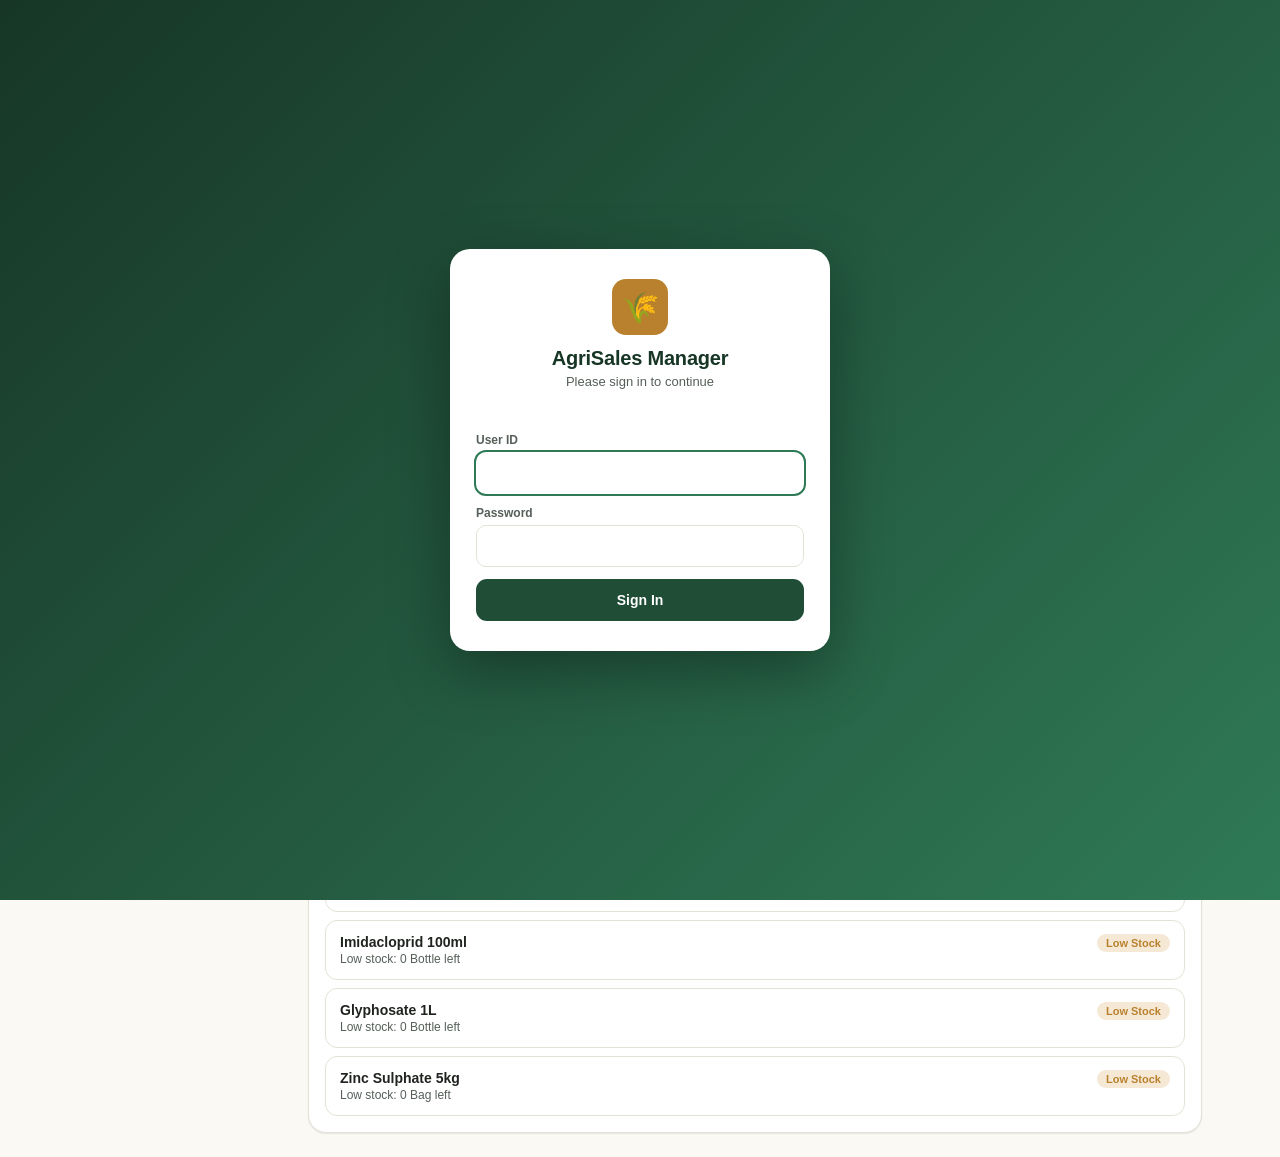
==== commit d633cddf: "Add files via upload" ====
--- a/index.html
+++ b/index.html
@@ -1583,4 +1583,357 @@
     stat("Expiring Soon", expiring, "warn");
 
   var custName = function(id){ var c=DB.customers.find(function(x){return x.id===id;}); return c?c.name:"Unknown"; };
-  var recentOrders = DB.orders.sl+  var recentOrders = DB.orders.slice().sort(function(a,b){return new Date(b.date)-new Date(a.date);}).slice(0,5);
+  document.getElementById("dashRecentOrders").innerHTML = recentOrders.length ? recentOrders.map(function(o){
+    return '<div class="list-item" onclick="showPage(\'orders\');openOrderDetail(\''+o.id+'\')"><div class="li-main"><div class="li-title">'+esc(o.orderNo)+'</div><div class="li-sub">'+esc(custName(o.customerId))+'</div></div><div class="li-right"><div class="li-amount">'+fmtMoney(o.total)+'</div>'+orderStatusBadge(o)+'</div></div>';
+  }).join("") : emptyInline("📋","No orders yet");
+
+  var recentPayments = DB.payments.slice().sort(function(a,b){return new Date(b.date)-new Date(a.date);}).slice(0,5);
+  document.getElementById("dashRecentPayments").innerHTML = recentPayments.length ? recentPayments.map(function(p){
+    return '<div class="list-item"><div class="li-main"><div class="li-title">'+esc(custName(p.customerId))+'</div><div class="li-sub">'+esc(p.mode)+' · '+fmtDate(p.date)+'</div></div><div class="li-right"><div class="li-amount">'+fmtMoney(p.amount)+'</div></div></div>';
+  }).join("") : emptyInline("💰","No payments yet");
+
+  var alerts = [];
+  DB.products.filter(function(p){return (p.stock||0)<=p.minStock;}).slice(0,5).forEach(function(p){
+    alerts.push('<div class="list-item"><div class="li-main"><div class="li-title">'+esc(p.name)+'</div><div class="li-sub">Low stock: '+(p.stock||0)+' '+esc(p.unit)+' left</div></div><span class="badge amber">Low Stock</span></div>');
+  });
+  DB.batches.filter(function(b){ var d=daysBetween(today,b.expiryDate); return d>=0 && d<=60; }).slice(0,5).forEach(function(b){
+    var p = DB.products.find(function(x){return x.id===b.productId;});
+    alerts.push('<div class="list-item"><div class="li-main"><div class="li-title">'+esc(p?p.name:"Unknown")+'</div><div class="li-sub">Batch '+esc(b.batchNo)+' expires '+fmtDate(b.expiryDate)+'</div></div><span class="badge red">Expiring</span></div>');
+  });
+  document.getElementById("dashAlerts").innerHTML = alerts.length ? alerts.join("") : emptyInline("🔔","No alerts right now");
+}
+function stat(label, value, cls){
+  return '<div class="stat-card '+cls+'"><div class="stat-label"><span class="stat-dot"></span>'+label+'</div><div class="stat-value">'+value+'</div></div>';
+}
+function emptyInline(emoji, text){
+  return '<div class="empty-state"><span class="emoji">'+emoji+'</span><div class="hint">'+text+'</div></div>';
+}
+
+/* =========================================================
+   REPORTS
+========================================================= */
+function renderReports(){
+  var days = [];
+  for(var i=13;i>=0;i--){ var d = new Date(); d.setDate(d.getDate()-i); days.push(d.toISOString().slice(0,10)); }
+  var sales = days.map(function(d){ return DB.invoices.filter(function(inv){return inv.date===d;}).reduce(function(s,inv){return s+inv.total;},0); });
+  drawLineChart("chartSales", days, sales);
+
+  var prodTotals = {};
+  DB.invoices.forEach(function(inv){
+    inv.items.forEach(function(it){
+      prodTotals[it.name] = (prodTotals[it.name]||0) + it.qty*it.rate*(1+it.gst/100);
+    });
+  });
+  var top = Object.keys(prodTotals).map(function(k){return {name:k, val:prodTotals[k]};}).sort(function(a,b){return b.val-a.val;}).slice(0,6);
+  var maxVal = top.length ? top[0].val : 1;
+  document.getElementById("topProducts").innerHTML = top.length ? top.map(function(t){
+    var pct = Math.round((t.val/maxVal)*100);
+    return '<div style="margin-bottom:10px;"><div style="display:flex;justify-content:space-between;font-size:12.5px;margin-bottom:4px;"><span>'+esc(t.name)+'</span><span style="font-weight:700;">'+fmtMoney(t.val)+'</span></div><div style="background:var(--green-100);border-radius:6px;height:8px;overflow:hidden;"><div style="width:'+pct+'%;background:var(--green-600);height:100%;"></div></div></div>';
+  }).join("") : emptyInline("📈","No sales data yet");
+
+  var outstanding = DB.customers.map(function(c){ return {name:c.name, bal: customerBalance(c.id)}; })
+    .filter(function(x){return x.bal>0;}).sort(function(a,b){return b.bal-a.bal;}).slice(0,8);
+  document.getElementById("outstandingList").innerHTML = outstanding.length ? outstanding.map(function(o){
+    return '<div class="detail-row"><span class="dl">'+esc(o.name)+'</span><span class="dv" style="color:var(--red-600);">'+fmtMoney(o.bal)+'</span></div>';
+  }).join("") : emptyInline("✅","No outstanding balances");
+}
+function drawLineChart(canvasId, labels, values){
+  var canvas = document.getElementById(canvasId);
+  var dpr = window.devicePixelRatio || 1;
+  var cssWidth = canvas.parentElement.clientWidth - 32;
+  var cssHeight = 160;
+  canvas.width = cssWidth*dpr; canvas.height = cssHeight*dpr;
+  canvas.style.width = cssWidth+"px"; canvas.style.height = cssHeight+"px";
+  var ctx = canvas.getContext("2d");
+  ctx.scale(dpr,dpr);
+  ctx.clearRect(0,0,cssWidth,cssHeight);
+  var max = Math.max.apply(null, values.concat([1]));
+  var padding = 8, w = cssWidth - padding*2, h = cssHeight - padding*2 - 16;
+  ctx.strokeStyle = "#2F7A56"; ctx.lineWidth = 2; ctx.beginPath();
+  values.forEach(function(v,i){
+    var x = padding + (i/(values.length-1||1))*w;
+    var y = padding + h - (v/max)*h;
+    if(i===0) ctx.moveTo(x,y); else ctx.lineTo(x,y);
+  });
+  ctx.stroke();
+  ctx.fillStyle = "rgba(47,122,86,0.12)";
+  ctx.lineTo(padding+w, padding+h); ctx.lineTo(padding, padding+h); ctx.closePath(); ctx.fill();
+  ctx.fillStyle = "#565F58"; ctx.font = "10px sans-serif";
+  ctx.fillText(labels[0].slice(5), padding, cssHeight-2);
+  ctx.fillText(labels[labels.length-1].slice(5), cssWidth-40, cssHeight-2);
+}
+
+/* =========================================================
+   SETTINGS
+========================================================= */
+function renderSettingsForm(){
+  var s = DB.settings;
+  document.getElementById("setCompanyName").value = s.companyName||"";
+  document.getElementById("setAddress").value = s.address||"";
+  document.getElementById("setPhone").value = s.phone||"";
+  document.getElementById("setEmail").value = s.email||"";
+  document.getElementById("setGstin").value = s.gstin||"";
+  document.getElementById("setInvPrefix").value = s.invPrefix||"INV-";
+  document.getElementById("setBank").value = s.bank||"";
+  document.getElementById("setTerms").value = s.terms||"";
+}
+document.getElementById("saveSettingsBtn").addEventListener("click", function(){
+  DB.settings.companyName = document.getElementById("setCompanyName").value.trim() || "My Agro Company";
+  DB.settings.address = document.getElementById("setAddress").value.trim();
+  DB.settings.phone = document.getElementById("setPhone").value.trim();
+  DB.settings.email = document.getElementById("setEmail").value.trim();
+  DB.settings.gstin = document.getElementById("setGstin").value.trim();
+  DB.settings.invPrefix = document.getElementById("setInvPrefix").value.trim() || "INV-";
+  DB.settings.bank = document.getElementById("setBank").value.trim();
+  DB.settings.terms = document.getElementById("setTerms").value.trim();
+  saveDB();
+  document.getElementById("companyNameTop").textContent = DB.settings.companyName;
+  showToast("Settings saved");
+});
+document.getElementById("exportBackupBtn").addEventListener("click", function(){
+  downloadFile("agrisales-backup-"+todayISO()+".json", JSON.stringify(DB, null, 2), "application/json");
+});
+document.getElementById("importBackupBtn").addEventListener("click", function(){ document.getElementById("backupFileInput").click(); });
+document.getElementById("backupFileInput").addEventListener("change", function(e){
+  var file = e.target.files[0]; if(!file) return;
+  var reader = new FileReader();
+  reader.onload = function(ev){
+    try{
+      var data = JSON.parse(ev.target.result);
+      if(!confirm("This will replace all current data with the backup file. Continue?")) return;
+      DB = data;
+      for(var k in DEFAULT_DB){ if(!(k in DB)) DB[k] = DEFAULT_DB[k]; }
+      saveDB();
+      document.getElementById("companyNameTop").textContent = DB.settings.companyName;
+      showToast("Backup restored");
+      showPage(currentPage);
+    }catch(err){ showToast("Invalid backup file"); }
+  };
+  reader.readAsText(file);
+  e.target.value = "";
+});
+document.getElementById("resetAllBtn").addEventListener("click", function(){
+  if(!confirm("This will permanently erase ALL data (products, customers, orders, invoices, payments). Are you sure?")) return;
+  if(!confirm("Really sure? This cannot be undone.")) return;
+  DB = JSON.parse(JSON.stringify(DEFAULT_DB));
+  saveDB();
+  showToast("All data erased");
+  showPage("dashboard");
+});
+document.getElementById("backupBtn").addEventListener("click", function(){ showPage("settings"); });
+
+/* =========================================================
+   BOOT
+========================================================= */
+/* =====================================================================
+   NEW MODULE: LOGIN + ROLES + PRODUCT DATA IN CODE + BULK ADD + INVOICE MAKER
+   HOW TO CHANGE THINGS (search for the heading names below):
+     1) CHANGE ID / PASSWORD  -> edit the USERS list in "SECTION 1"
+     2) CHANGE PRODUCTS       -> edit the PRODUCT_SEED list in "SECTION 2"
+     3) CHANGE INVOICE LOOK   -> edit mkPaperHTML() and the .mk-* CSS rules
+     4) STAFF PERMISSIONS     -> edit STAFF_BLOCKED list in "SECTION 3"
+   NOTE: This is a browser-only app, so login is a convenience lock, not
+   bank-grade security (anyone who can read this file can see the passwords).
+   ===================================================================== */
+
+/* ---------- SECTION 1: USERS (edit ID / password / role here) ---------- */
+var USERS = [
+  { id:"admin", pass:"Admin@123", role:"admin", name:"Administrator" }, // full access
+  { id:"staff", pass:"Staff@123", role:"staff", name:"Staff" }          // view only
+];
+var SESSION_KEY = "agrisales_session_v1";   // remembers login until tab is closed
+var ROLE = null;                             // "admin" or "staff" after login
+function isAdmin(){ return ROLE === "admin"; }
+
+function loginOk(user){
+  ROLE = user.role;
+  try{ sessionStorage.setItem(SESSION_KEY, user.id); }catch(e){}
+  document.body.classList.toggle("role-staff", user.role === "staff");
+  document.getElementById("loginScreen").classList.add("hide");
+  // role badge + logout button in the top bar (added only once)
+  var box = document.querySelector(".topbar-actions");
+  if(box && !document.getElementById("logoutBtn")){
+    box.insertAdjacentHTML("afterbegin",
+      '<span class="role-chip" id="roleChip"></span><button class="icon-btn" id="logoutBtn" title="Logout">⎋</button>');
+    document.getElementById("logoutBtn").onclick = function(){
+      try{ sessionStorage.removeItem(SESSION_KEY); }catch(e){} location.reload();
+    };
+  }
+  document.getElementById("roleChip").textContent = user.role === "admin" ? "ADMIN" : "STAFF (view only)";
+  if(user.role === "staff" && currentPage === "settings") showPage("dashboard");
+}
+function tryLogin(){
+  var id = document.getElementById("loginId").value.trim();
+  var pw = document.getElementById("loginPass").value;
+  var u = USERS.filter(function(x){ return x.id === id && x.pass === pw; })[0];
+  if(u){ loginOk(u); return; }
+  document.getElementById("loginErr").textContent = "Wrong ID or password";
+  var c = document.getElementById("loginCard"); c.classList.remove("shake"); void c.offsetWidth; c.classList.add("shake");
+}
+document.getElementById("loginBtn").onclick = tryLogin;
+document.getElementById("loginPass").addEventListener("keydown", function(e){ if(e.key === "Enter") tryLogin(); });
+document.getElementById("loginId").addEventListener("keydown", function(e){ if(e.key === "Enter") document.getElementById("loginPass").focus(); });
+// auto-login if this tab already signed in
+try{ var sid = sessionStorage.getItem(SESSION_KEY); var su = USERS.filter(function(x){return x.id===sid;})[0]; if(su) loginOk(su); }catch(e){}
+
+/* ---------- SECTION 2: PRODUCT DATA IN CODE (edit / add rows here) ----------
+   Loaded automatically the first time the app opens with an empty product list.
+   Columns: name, code, category, packing, unit, mrp, sellingPrice, dealerPrice, wholesalePrice, gst, hsn */
+var PRODUCT_SEED = [
+  { name:"Neem Oil 1L",         code:"AG-001", category:"Pesticide",  packing:"1 L",   unit:"Bottle", mrp:450, sellingPrice:400, dealerPrice:360, wholesalePrice:340, gst:18, hsn:"3808" },
+  { name:"NPK 19:19:19 1kg",    code:"AG-002", category:"Fertilizer", packing:"1 kg",  unit:"Pack",   mrp:220, sellingPrice:190, dealerPrice:170, wholesalePrice:160, gst:5,  hsn:"3105" },
+  { name:"Imidacloprid 100ml",  code:"AG-003", category:"Insecticide",packing:"100 ml",unit:"Bottle", mrp:380, sellingPrice:340, dealerPrice:300, wholesalePrice:285, gst:18, hsn:"3808" },
+  { name:"Glyphosate 1L",       code:"AG-004", category:"Herbicide",  packing:"1 L",   unit:"Bottle", mrp:520, sellingPrice:470, dealerPrice:420, wholesalePrice:400, gst:18, hsn:"3808" },
+  { name:"Zinc Sulphate 5kg",   code:"AG-005", category:"Micronutrient",packing:"5 kg",unit:"Bag",    mrp:650, sellingPrice:590, dealerPrice:540, wholesalePrice:520, gst:5,  hsn:"2833" }
+];
+function makeProduct(r){   // builds a full product record the rest of the app understands
+  return { id:uid(), name:r.name, code:r.code||genProductCode(), category:r.category||"", packing:r.packing||"", unit:r.unit||"Pcs",
+    mrp:+r.mrp||0, sellingPrice:+r.sellingPrice||0, dealerPrice:+r.dealerPrice||0, wholesalePrice:+r.wholesalePrice||0,
+    gst:+r.gst||0, hsn:r.hsn||"", minStock:10, stock:+r.stock||0, active:true, priceHistory:[],
+    activeIngredient:"", formulation:"", description:"" };
+}
+function seedProductsFromCode(){ PRODUCT_SEED.forEach(function(r){ DB.products.push(makeProduct(r)); }); saveDB(); }
+if(DB.products.length === 0){ seedProductsFromCode(); }   // first run only
+
+/* ---------- BULK ADD (admin) : paste many products at once ---------- */
+function openBulkAdd(){
+  openModal(modalHeader("Bulk Add Products") +
+    '<div class="desc" style="margin-bottom:8px;font-size:12.5px;color:var(--ink-600)">One product per line (comma or Tab separated, so you can paste from Excel):<br><b>Name, Category, Packing, Unit, MRP, Selling Price, GST%, HSN, Stock</b></div>' +
+    '<textarea id="bulkTxt" rows="9" style="width:100%;padding:10px;border:1px solid var(--line);border-radius:8px;font-family:monospace" placeholder="Neem Oil 1L, Pesticide, 1 L, Bottle, 450, 400, 18, 3808, 25"></textarea>' +
+    '<div class="btn-row"><button class="btn btn-primary btn-block" id="bulkGo">Add Products</button></div>');
+  document.getElementById("bulkGo").onclick = function(){
+    var n = 0;
+    document.getElementById("bulkTxt").value.split(/\r?\n/).forEach(function(line){
+      if(!line.trim()) return;
+      var c = line.split(line.indexOf("\t") > -1 ? "\t" : ",").map(function(x){ return x.trim(); });
+      if(!c[0]) return;
+      var rate = parseFloat(c[5]) || 0;
+      DB.products.push(makeProduct({ name:c[0], category:c[1], packing:c[2], unit:c[3], mrp:c[4], sellingPrice:rate,
+        dealerPrice:rate, wholesalePrice:rate, gst:c[6], hsn:c[7], stock:c[8] })); n++;
+    });
+    saveDB(); closeModal(); renderProducts(); showToast(n + " products added");
+  };
+}
+(function(){ // add the Bulk Add button next to Import/Export CSV
+  var row = document.getElementById("exportCsvBtn").parentNode;
+  row.insertAdjacentHTML("beforeend", '<button class="btn btn-outline btn-sm" id="bulkAddBtn">➕ Bulk Add</button>');
+  document.getElementById("bulkAddBtn").onclick = function(){ if(isAdmin()) openBulkAdd(); };
+})();
+
+/* ---------- SECTION 3: STAFF = VIEW ONLY ----------
+   Every function in this list is blocked for staff. Remove a name to allow it. */
+var STAFF_BLOCKED = ["openProductForm","deleteProduct","openCustomerForm","deleteCustomer","openOrderForm","deleteOrder",
+  "convertOrderToInvoice","openInvoiceForm","deleteInvoice","openPaymentForm","openMfgForm","mkSave"];
+STAFF_BLOCKED.forEach(function(name){
+  var orig = window[name]; if(typeof orig !== "function") return;
+  window[name] = function(){
+    if(!isAdmin()){ showToast("View only: staff cannot change data"); return; }
+    return orig.apply(this, arguments);
+  };
+});
+(function(){ // staff can never open Settings
+  var origShow = window.showPage;
+  window.showPage = function(p){ if(!isAdmin() && p === "settings"){ showToast("Admin only"); p = "dashboard"; } return origShow(p); };
+  var origClose = window.closeModal;   // reset modal width after the wide invoice maker
+  window.closeModal = function(){ document.getElementById("modalBody").style.maxWidth = ""; return origClose(); };
+})();
+document.addEventListener("keydown", function(e){ if(e.key === "Escape") closeModal(); });  // PC: Esc closes popups
+
+/* ---------- SECTION 4: INVOICE MAKER (editable, printable invoice) ---------- */
+var MK = null;   // working copy of the invoice being edited
+function numToWords(n){   // Indian-style amount in words
+  n = Math.round(n); if(n <= 0) return "Zero";
+  var a=["","One","Two","Three","Four","Five","Six","Seven","Eight","Nine","Ten","Eleven","Twelve","Thirteen","Fourteen","Fifteen","Sixteen","Seventeen","Eighteen","Nineteen"];
+  var b=["","","Twenty","Thirty","Forty","Fifty","Sixty","Seventy","Eighty","Ninety"];
+  function two(x){ return x<20 ? a[x] : b[Math.floor(x/10)] + (x%10 ? " "+a[x%10] : ""); }
+  function three(x){ return (x>99 ? a[Math.floor(x/100)]+" Hundred"+(x%100?" ":"") : "") + (x%100 ? two(x%100) : ""); }
+  var o=[], cr=Math.floor(n/1e7), la=Math.floor(n/1e5)%100, th=Math.floor(n/1e3)%100, re=n%1000;
+  if(cr) o.push(three(cr)+" Crore"); if(la) o.push(two(la)+" Lakh"); if(th) o.push(two(th)+" Thousand"); if(re) o.push(three(re));
+  return o.join(" ");
+}
+function openInvoiceMaker(id){
+  var inv = DB.invoices.find(function(x){ return x.id === id; });
+  if(!inv){ showToast("Create an invoice first"); return; }
+  MK = { id:id, edit:isAdmin(), color:"#1F4D36", date:inv.date, discount:inv.discount||0,
+         items: JSON.parse(JSON.stringify(inv.items)) };
+  var html = modalHeader("Invoice Maker · " + esc(inv.invoiceNo)) +
+    '<div class="mk-bar">' +
+      '<label>Colour <input type="color" value="#1F4D36" oninput="mkColor(this.value)"></label>' +
+      (MK.edit ? '<button class="btn btn-primary btn-sm" onclick="mkSave()">💾 Save changes</button>' : '<span class="mk-muted">View only</span>') +
+      '<button class="btn btn-secondary btn-sm" onclick="mkPrint()">🖨 Print / Save PDF</button>' +
+    '</div><div id="mkWrap">' + mkPaperHTML(MK.edit) + '</div>';
+  openModal(html);
+  document.getElementById("modalBody").style.maxWidth = "920px";   // wide popup for PC
+}
+function mkPaperHTML(edit){   // <-- CHANGE THE INVOICE DESIGN HERE
+  var inv = DB.invoices.find(function(x){ return x.id === MK.id; });
+  var c = DB.customers.find(function(x){ return x.id === inv.customerId; }) || {};
+  var s = DB.settings, t = computeTotals(MK.items, MK.discount), paid = invoicePaidTotal(inv);
+  function f(i, k, v, w){ return edit ? '<input class="mk-in" type="number" step="any" min="0" value="'+v+'" style="width:'+w+'" oninput="mkSet('+i+',\''+k+'\',this.value)">' : v; }
+  var rows = MK.items.map(function(it, i){
+    return '<tr><td>'+(i+1)+'</td><td>'+(edit ? '<input class="mk-in nm" value="'+esc(it.name)+'" oninput="mkSet('+i+',\'name\',this.value)">' : esc(it.name))+'</td>' +
+      '<td class="r">'+f(i,"qty",it.qty,"64px")+'</td><td class="r">'+f(i,"rate",it.rate,"86px")+'</td><td class="r">'+f(i,"gst",it.gst,"54px")+'%</td>' +
+      '<td class="r" id="mk_a'+i+'">'+fmtMoney(it.qty*it.rate*(1+it.gst/100))+'</td></tr>';
+  }).join("");
+  return '<div class="mk-paper" id="mkPaper" style="--mk:'+MK.color+'">' +
+    '<div class="mk-head"><div><div class="mk-co">'+esc(s.companyName)+'</div><div class="mk-muted">'+esc(s.address||"")+'\n'+esc(s.phone||"")+(s.email?" · "+esc(s.email):"")+(s.gstin?"\nGSTIN: "+esc(s.gstin):"")+'</div></div>' +
+    '<div><div class="mk-title">TAX INVOICE</div></div></div>' +
+    '<div class="mk-meta"><div class="mk-box"><div class="mk-muted">BILL TO</div><b>'+esc(c.name||"-")+'</b><div class="mk-muted">'+esc(c.address||"")+' '+esc(c.city||"")+'\n'+esc(c.mobile||c.phone||"")+(c.gstin?"\nGSTIN: "+esc(c.gstin):"")+'</div></div>' +
+    '<div class="mk-box"><div class="mk-muted">INVOICE NO</div><b>'+esc(inv.invoiceNo)+'</b><div class="mk-muted" style="margin-top:6px">DATE</div>' +
+    (edit ? '<input class="mk-in" type="date" value="'+MK.date+'" oninput="MK.date=this.value">' : '<b>'+fmtDate(MK.date)+'</b>')+'</div></div>' +
+    '<div style="overflow-x:auto"><table class="mk-t"><thead><tr><th>#</th><th>Item</th><th class="r">Qty</th><th class="r">Rate</th><th class="r">GST</th><th class="r">Amount</th></tr></thead><tbody>'+rows+'</tbody></table></div>' +
+    '<div class="mk-tot"><div><span>Subtotal</span><span id="mk_sub">'+fmtMoney(t.subtotal)+'</span></div><div><span>GST</span><span id="mk_gst">'+fmtMoney(t.gstTotal)+'</span></div>' +
+    '<div><span>Discount</span><span>'+(edit ? '<input class="mk-in" type="number" step="any" min="0" value="'+MK.discount+'" style="width:90px" oninput="mkDisc(this.value)">' : fmtMoney(MK.discount))+'</span></div>' +
+    '<div class="g"><span>Total</span><span id="mk_tot">'+fmtMoney(t.total)+'</span></div>' +
+    '<div><span>Paid</span><span>'+fmtMoney(paid)+'</span></div><div><b>Balance</b><b id="mk_bal">'+fmtMoney(t.total-paid)+'</b></div></div>' +
+    '<div style="margin-top:12px"><b>Amount in words:</b> <span id="mk_words">'+numToWords(t.total)+' Rupees Only</span></div>' +
+    '<div class="mk-foot"><div style="max-width:420px">'+(s.bank?'<b>Bank Details</b><div class="mk-muted">'+esc(s.bank)+'</div>':'')+(s.terms?'<b style="display:block;margin-top:8px">Terms</b><div class="mk-muted">'+esc(s.terms)+'</div>':'')+'</div>' +
+    '<div style="min-width:180px"><div class="mk-sign">For '+esc(s.companyName)+'<br>Authorised Signatory</div></div></div></div>';
+}
+function mkRecalc(){   // refresh amounts without re-drawing (keeps cursor in the box)
+  var t = computeTotals(MK.items, MK.discount), inv = DB.invoices.find(function(x){return x.id===MK.id;});
+  MK.items.forEach(function(it,i){ var e = document.getElementById("mk_a"+i); if(e) e.textContent = fmtMoney(it.qty*it.rate*(1+it.gst/100)); });
+  document.getElementById("mk_sub").textContent = fmtMoney(t.subtotal);
+  document.getElementById("mk_gst").textContent = fmtMoney(t.gstTotal);
+  document.getElementById("mk_tot").textContent = fmtMoney(t.total);
+  document.getElementById("mk_bal").textContent = fmtMoney(t.total - invoicePaidTotal(inv));
+  document.getElementById("mk_words").textContent = numToWords(t.total) + " Rupees Only";
+}
+function mkSet(i,k,v){ MK.items[i][k] = (k === "name") ? v : (parseFloat(v) || 0); mkRecalc(); }
+function mkDisc(v){ MK.discount = parseFloat(v) || 0; mkRecalc(); }
+function mkColor(v){ MK.color = v; document.getElementById("mkPaper").style.setProperty("--mk", v); }
+function mkSave(){   // saves edits to the real invoice and fixes stock
+  var inv = DB.invoices.find(function(x){ return x.id === MK.id; }), t = computeTotals(MK.items, MK.discount);
+  restoreStockForInvoice(inv);
+  inv.items = JSON.parse(JSON.stringify(MK.items)); inv.discount = MK.discount; inv.date = MK.date || inv.date;
+  inv.subtotal = t.subtotal; inv.gstTotal = t.gstTotal; inv.total = t.total;
+  deductStockForInvoice(inv); saveDB(); renderInvoices(); showToast("Invoice updated");
+}
+function mkPrint(){   // prints only the invoice paper
+  var pa = document.getElementById("printArea");
+  if(!pa){ pa = document.createElement("div"); pa.id = "printArea"; document.body.appendChild(pa); }
+  pa.innerHTML = mkPaperHTML(false); window.print();
+}
+(function(){ // add "Invoice Maker" button inside invoice details + on the Sales page
+  var origDetail = window.openInvoiceDetail;
+  window.openInvoiceDetail = function(id){
+    origDetail(id);
+    var row = document.querySelector("#modalBody .btn-row");
+    if(row) row.insertAdjacentHTML("afterbegin", '<button class="btn btn-secondary" onclick="openInvoiceMaker(\''+id+'\')">🖨 Invoice Maker</button>');
+  };
+  document.querySelector("#page-sales .page-head").insertAdjacentHTML("beforeend",
+    '<button class="btn btn-outline btn-sm" id="mkLatestBtn">🖨 Invoice Maker</button>');
+  document.getElementById("mkLatestBtn").onclick = function(){
+    var l = DB.invoices.slice().sort(function(a,b){ return new Date(b.date)-new Date(a.date); })[0];
+    l ? openInvoiceMaker(l.id) : showToast("Create an invoice first");
+  };
+})();
+
+document.getElementById("companyNameTop").textContent = DB.settings.companyName || "AgriSales Manager";
+var lastPage = null;
+try{ lastPage = localStorage.getItem("agrisales_last_page"); }catch(e){}
+showPage(lastPage && PAGE_TITLES[lastPage] ? lastPage : "dashboard");
+</script>
+</body>
+</html>
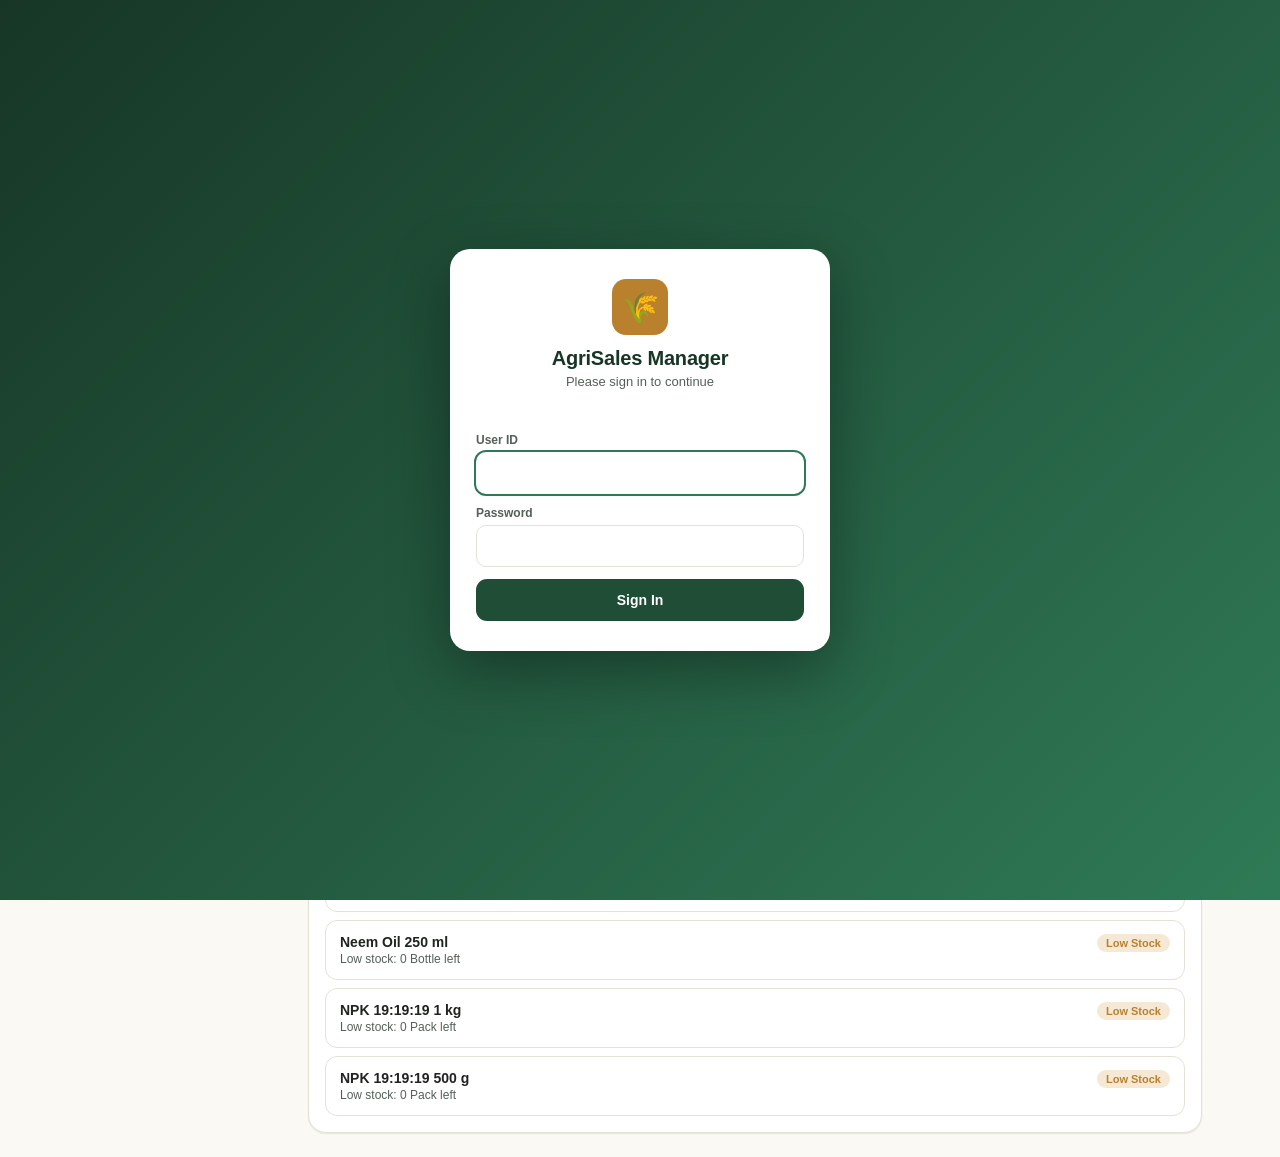
==== commit 6532c310: "Add files via upload" ====
--- a/index.html
+++ b/index.html
@@ -333,6 +333,9 @@
 /* PC FIX: on screens >=640px the closed popup layer was forced to display:flex, so an
    invisible full-screen layer blocked every click. Closed popups are now truly hidden. */
 .modal-backdrop:not(.open){display:none !important;}
+
+.item-row input.ir-rate{width:70px;}
+.mk-in.nm{width:100%;}
 </style>
 </head>
 <body>
@@ -1778,17 +1781,27 @@
 try{ var sid = sessionStorage.getItem(SESSION_KEY); var su = USERS.filter(function(x){return x.id===sid;})[0]; if(su) loginOk(su); }catch(e){}
 
 /* ---------- SECTION 2: PRODUCT DATA IN CODE (edit / add rows here) ----------
-   Loaded automatically the first time the app opens with an empty product list.
-   Columns: name, code, category, packing, unit, mrp, sellingPrice, dealerPrice, wholesalePrice, gst, hsn */
+   PACK SIZES: write the SAME "name" on several rows with a different "packing"
+   (500 ml, 250 ml, 1 L, 5 kg ...). Each row is one sellable size with its own price & stock.
+   The full name is built automatically, e.g. "Neem Oil 500 ml".
+   Loaded automatically the first time the app opens with an empty product list. */
 var PRODUCT_SEED = [
-  { name:"Neem Oil 1L",         code:"AG-001", category:"Pesticide",  packing:"1 L",   unit:"Bottle", mrp:450, sellingPrice:400, dealerPrice:360, wholesalePrice:340, gst:18, hsn:"3808" },
-  { name:"NPK 19:19:19 1kg",    code:"AG-002", category:"Fertilizer", packing:"1 kg",  unit:"Pack",   mrp:220, sellingPrice:190, dealerPrice:170, wholesalePrice:160, gst:5,  hsn:"3105" },
-  { name:"Imidacloprid 100ml",  code:"AG-003", category:"Insecticide",packing:"100 ml",unit:"Bottle", mrp:380, sellingPrice:340, dealerPrice:300, wholesalePrice:285, gst:18, hsn:"3808" },
-  { name:"Glyphosate 1L",       code:"AG-004", category:"Herbicide",  packing:"1 L",   unit:"Bottle", mrp:520, sellingPrice:470, dealerPrice:420, wholesalePrice:400, gst:18, hsn:"3808" },
-  { name:"Zinc Sulphate 5kg",   code:"AG-005", category:"Micronutrient",packing:"5 kg",unit:"Bag",    mrp:650, sellingPrice:590, dealerPrice:540, wholesalePrice:520, gst:5,  hsn:"2833" }
+  { name:"Neem Oil",        packing:"1 L",    unit:"Bottle", category:"Pesticide",   mrp:450, sellingPrice:400, dealerPrice:360, wholesalePrice:340, gst:18, hsn:"3808" },
+  { name:"Neem Oil",        packing:"500 ml", unit:"Bottle", category:"Pesticide",   mrp:240, sellingPrice:215, dealerPrice:195, wholesalePrice:185, gst:18, hsn:"3808" },
+  { name:"Neem Oil",        packing:"250 ml", unit:"Bottle", category:"Pesticide",   mrp:130, sellingPrice:115, dealerPrice:100, wholesalePrice:95,  gst:18, hsn:"3808" },
+  { name:"NPK 19:19:19",    packing:"1 kg",   unit:"Pack",   category:"Fertilizer",  mrp:220, sellingPrice:190, dealerPrice:170, wholesalePrice:160, gst:5,  hsn:"3105" },
+  { name:"NPK 19:19:19",    packing:"500 g",  unit:"Pack",   category:"Fertilizer",  mrp:120, sellingPrice:100, dealerPrice:90,  wholesalePrice:85,  gst:5,  hsn:"3105" },
+  { name:"Imidacloprid",    packing:"100 ml", unit:"Bottle", category:"Insecticide", mrp:380, sellingPrice:340, dealerPrice:300, wholesalePrice:285, gst:18, hsn:"3808" },
+  { name:"Glyphosate",      packing:"1 L",    unit:"Bottle", category:"Herbicide",   mrp:520, sellingPrice:470, dealerPrice:420, wholesalePrice:400, gst:18, hsn:"3808" },
+  { name:"Glyphosate",      packing:"500 ml", unit:"Bottle", category:"Herbicide",   mrp:280, sellingPrice:250, dealerPrice:225, wholesalePrice:210, gst:18, hsn:"3808" },
+  { name:"Zinc Sulphate",   packing:"5 kg",   unit:"Bag",    category:"Micronutrient",mrp:650,sellingPrice:590, dealerPrice:540, wholesalePrice:520, gst:5,  hsn:"2833" },
+  { name:"Zinc Sulphate",   packing:"1 kg",   unit:"Pack",   category:"Micronutrient",mrp:150,sellingPrice:130, dealerPrice:118, wholesalePrice:110, gst:5,  hsn:"2833" }
 ];
 function makeProduct(r){   // builds a full product record the rest of the app understands
-  return { id:uid(), name:r.name, code:r.code||genProductCode(), category:r.category||"", packing:r.packing||"", unit:r.unit||"Pcs",
+  var base = (r.family || r.name || "").trim(), pack = (r.packing || "").trim();
+  // full name = base name + pack size (unless the size is already in the name)
+  var full = (pack && base.toLowerCase().indexOf(pack.toLowerCase()) === -1) ? base + " " + pack : base;
+  return { id:uid(), name:full, family:base, code:r.code||genProductCode(), category:r.category||"", packing:pack, unit:r.unit||"Pcs",
     mrp:+r.mrp||0, sellingPrice:+r.sellingPrice||0, dealerPrice:+r.dealerPrice||0, wholesalePrice:+r.wholesalePrice||0,
     gst:+r.gst||0, hsn:r.hsn||"", minStock:10, stock:+r.stock||0, active:true, priceHistory:[],
     activeIngredient:"", formulation:"", description:"" };
@@ -1821,10 +1834,135 @@
   document.getElementById("bulkAddBtn").onclick = function(){ if(isAdmin()) openBulkAdd(); };
 })();
 
+/* ---------- SECTION 2B: PACK SIZES + BULK PRICE CHANGE (admin) ---------- */
+function famOf(p){ return p.family || p.name; }   // products with the same family = same product, different pack sizes
+function openPackSizes(id){
+  var p = DB.products.find(function(x){ return x.id === id; }); if(!p) return;
+  var fam = famOf(p);
+  var rows = DB.products.filter(function(x){ return famOf(x) === fam; }).map(function(x){
+    return '<tr><td><b>'+esc(x.packing||"-")+'</b></td><td>'+fmtMoney(x.mrp)+'</td><td>'+fmtMoney(x.sellingPrice)+'</td><td>'+fmtMoney(x.dealerPrice)+'</td><td>'+(x.stock||0)+'</td>' +
+      '<td><button class="btn btn-outline btn-sm" onclick="openProductForm(\''+x.id+'\')">Edit</button></td></tr>';
+  }).join("");
+  var add = !isAdmin() ? "" :
+    '<div class="section-title">Add a new pack size</div><div class="card"><div class="field-row">' +
+    '<div class="field"><label>Packing *</label><input id="ps_pack" placeholder="e.g. 250 ml"></div><div class="field"><label>Unit</label><input id="ps_unit" value="'+esc(p.unit)+'"></div></div>' +
+    '<div class="field-row"><div class="field"><label>MRP</label><input id="ps_mrp" type="number" step="any"></div><div class="field"><label>Selling price</label><input id="ps_sp" type="number" step="any"></div></div>' +
+    '<div class="field-row"><div class="field"><label>Dealer price</label><input id="ps_dp" type="number" step="any"></div><div class="field"><label>Wholesale price</label><input id="ps_wp" type="number" step="any"></div></div>' +
+    '<button class="btn btn-primary btn-block" id="ps_add">Add pack size</button></div>';
+  openModal(modalHeader(esc(fam)+" · pack sizes") + '<div class="tbl-wrap card" style="padding:8px"><table class="tbl"><thead><tr><th>Pack</th><th>MRP</th><th>Sell</th><th>Dealer</th><th>Stock</th><th></th></tr></thead><tbody>'+rows+'</tbody></table></div>' + add);
+  if(!isAdmin()) return;
+  document.getElementById("ps_add").onclick = function(){
+    var pack = document.getElementById("ps_pack").value.trim();
+    if(!pack){ showToast("Enter the packing, e.g. 250 ml"); return; }
+    var sp = parseFloat(document.getElementById("ps_sp").value) || 0;
+    DB.products.push(makeProduct({ family:fam, name:fam, packing:pack, unit:document.getElementById("ps_unit").value, category:p.category, gst:p.gst, hsn:p.hsn,
+      mrp:document.getElementById("ps_mrp").value, sellingPrice:sp,
+      dealerPrice:document.getElementById("ps_dp").value || sp, wholesalePrice:document.getElementById("ps_wp").value || sp }));
+    saveDB(); renderProducts(); showToast("Pack size added"); openPackSizes(id);
+  };
+}
+(function(){ // "Pack sizes" button inside the product edit form
+  var o = window.openProductForm;
+  window.openProductForm = function(id){
+    o(id);
+    var row = document.querySelector("#modalBody .btn-row");
+    if(id && row) row.insertAdjacentHTML("afterbegin", '<button type="button" class="btn btn-secondary" onclick="openPackSizes(\''+id+'\')">📦 Pack sizes</button>');
+  };
+})();
+function openBulkPrice(){   // raise / lower many prices at once by a percentage
+  var cats = {}; DB.products.forEach(function(p){ if(p.category) cats[p.category] = 1; });
+  openModal(modalHeader("Bulk Price Change") +
+    '<div class="field"><label>Apply to</label><select id="bp_cat"><option value="">All products</option>'+Object.keys(cats).map(function(c){ return '<option>'+esc(c)+'</option>'; }).join("")+'</select></div>' +
+    '<div class="field"><label>Change % (use minus to reduce, e.g. 5 or -3)</label><input id="bp_pct" type="number" step="any" value="5"></div>' +
+    '<label class="chk" style="display:flex;gap:8px;margin:8px 0"><input type="checkbox" id="bp_round" checked> Round to whole rupees</label>' +
+    '<div class="btn-row"><button class="btn btn-primary btn-block" id="bp_go">Apply to MRP, Selling, Dealer &amp; Wholesale</button></div>');
+  document.getElementById("bp_go").onclick = function(){
+    var cat = document.getElementById("bp_cat").value, pct = parseFloat(document.getElementById("bp_pct").value) || 0, rnd = document.getElementById("bp_round").checked, n = 0;
+    if(!pct){ showToast("Enter a % change"); return; }
+    DB.products.forEach(function(p){
+      if(cat && p.category !== cat) return;
+      var old = p.sellingPrice;
+      ["mrp","sellingPrice","dealerPrice","wholesalePrice"].forEach(function(k){ var v = (p[k]||0) * (1 + pct/100); p[k] = rnd ? Math.round(v) : Math.round(v*100)/100; });
+      p.priceHistory = p.priceHistory || []; p.priceHistory.push({ date:todayISO(), oldPrice:old, newPrice:p.sellingPrice }); n++;
+    });
+    saveDB(); closeModal(); renderProducts(); showToast(n + " products updated");
+  };
+}
+(function(){ document.getElementById("exportCsvBtn").parentNode.insertAdjacentHTML("beforeend", '<button class="btn btn-outline btn-sm" id="bulkPriceBtn">💲 Bulk Price</button>');
+  document.getElementById("bulkPriceBtn").onclick = function(){ if(isAdmin()) openBulkPrice(); }; })();
+
+/* ---------- SECTION 2C: INVOICE FORM UPGRADES ----------
+   * type any customer name (no need to add the customer first)
+   * price list selector auto-fills rates (MRP / Selling / Dealer / Wholesale)
+   * rate of every item is editable; optional "save changed prices to product list" */
+var PRICE_LEVEL = "sellingPrice";
+function levelPrice(p){ return (p && p[PRICE_LEVEL]) || (p && p.sellingPrice) || 0; }
+function updateInvoiceItemRate(i, v){ invoiceFormItems[i].rate = parseFloat(v) || 0; renderInvoiceFormItems(); }
+function renderInvoiceFormItems(){   // replaces the original: same look + editable rate
+  var el = document.getElementById("if_items");
+  invoiceFormItems.forEach(function(it){   // newly added items take the selected price list
+    if(!it._lv){ it._lv = 1; var p = DB.products.find(function(x){ return x.id === it.productId; });
+      if(p && PRICE_LEVEL !== "sellingPrice" && it.rate === p.sellingPrice) it.rate = levelPrice(p); }
+  });
+  el.innerHTML = invoiceFormItems.map(function(it, idx){
+    return '<div class="item-row"><div class="ir-info"><div class="ir-name">'+esc(it.name)+'</div><div class="ir-meta">'+esc(it.code||"")+' · '+esc(it.packing||"")+' · GST '+it.gst+'%</div></div>' +
+      '<input class="ir-qty" title="Qty" type="number" min="0.01" step="0.01" value="'+it.qty+'" onchange="updateInvoiceItemQty('+idx+',this.value)">' +
+      '<input class="ir-qty ir-rate" title="Rate" type="number" min="0" step="any" value="'+it.rate+'" onchange="updateInvoiceItemRate('+idx+',this.value)">' +
+      '<div class="ir-amt">'+fmtMoney(it.qty*it.rate*(1+it.gst/100))+'</div><button type="button" class="ir-del" onclick="removeInvoiceItem('+idx+')">✕</button></div>';
+  }).join("") || '<div class="hint" style="color:var(--ink-400);font-size:12.5px;padding:8px 0;">No products added yet.</div>';
+  var discount = parseFloat(document.getElementById("if_discount") ? document.getElementById("if_discount").value : 0) || 0;
+  var t = computeTotals(invoiceFormItems, discount);
+  document.getElementById("if_totals").innerHTML = '<div class="tr"><span>Subtotal</span><span>'+fmtMoney(t.subtotal)+'</span></div><div class="tr"><span>GST</span><span>'+fmtMoney(t.gstTotal)+'</span></div>' +
+    '<div class="tr"><span>Discount</span><span>-'+fmtMoney(discount)+'</span></div><div class="tr grand"><span>Total</span><span>'+fmtMoney(t.total)+'</span></div>';
+}
+(function(){
+  var o = window.openInvoiceForm;
+  window.openInvoiceForm = function(id, pc, pi, pd, fo){
+    PRICE_LEVEL = "sellingPrice";
+    o(id, pc, pi, pd, fo);
+    var sel = document.getElementById("if_customer"); if(!sel) return;
+    var cur = sel.value ? sel.options[sel.selectedIndex].text : "";
+    sel.required = false; sel.style.display = "none";          // keep the old select hidden; the typed name below is used
+    sel.parentNode.querySelector("label").textContent = "Customer name *";
+    sel.insertAdjacentHTML("afterend", '<input id="if_cname" list="if_clist" autocomplete="off" placeholder="Type any name, or pick a saved customer" value="'+esc(cur)+'">' +
+      '<datalist id="if_clist">'+DB.customers.map(function(c){ return '<option value="'+esc(c.name)+'">'; }).join("")+'</datalist>' +
+      '<div class="hint" style="font-size:11.5px;color:var(--ink-600);margin-top:4px">New name? Just type it - no need to add the customer first.</div>');
+    var ps = document.getElementById("if_prodsearch").closest(".field");
+    ps.insertAdjacentHTML("beforebegin", '<div class="field"><label>Price list (auto-fills rates)</label><select id="if_level">' +
+      '<option value="sellingPrice">Selling price</option><option value="mrp">MRP</option><option value="dealerPrice">Dealer price</option><option value="wholesalePrice">Wholesale price</option></select></div>');
+    document.getElementById("if_level").onchange = function(){   // re-fill every item from the product list
+      PRICE_LEVEL = this.value;
+      invoiceFormItems.forEach(function(it){ var p = DB.products.find(function(x){ return x.id === it.productId; }); if(p) it.rate = levelPrice(p); });
+      renderInvoiceFormItems();
+    };
+    if(isAdmin()) document.getElementById("if_paid").closest(".field").insertAdjacentHTML("beforebegin",
+      '<label style="display:flex;gap:8px;align-items:center;font-size:12.5px;margin-top:10px"><input type="checkbox" id="if_saveprice"> Save changed rates to the product price list</label>');
+  };
+  // runs BEFORE the original save handler (capture phase): creates the walk-in customer + saves prices
+  document.addEventListener("submit", function(e){
+    if(e.target.id !== "invForm") return;
+    var inp = document.getElementById("if_cname"), sel = document.getElementById("if_customer"); if(!inp || !sel) return;
+    var name = inp.value.trim().replace(/\s+/g, " ");
+    if(!name || invoiceFormItems.length === 0){ sel.value = ""; return; }
+    var c = DB.customers.find(function(x){ return x.name.toLowerCase() === name.toLowerCase(); });
+    if(!c){ c = { id:uid(), name:name, businessName:"", mobile:"", whatsapp:"", address:"", city:"", state:"", gstin:"", openingBalance:0, walkIn:true }; DB.customers.push(c); saveDB(); }
+    if(!sel.querySelector('option[value="'+c.id+'"]')) sel.insertAdjacentHTML("beforeend", '<option value="'+c.id+'">'+esc(c.name)+'</option>');
+    sel.value = c.id;
+    var chk = document.getElementById("if_saveprice");
+    if(chk && chk.checked && isAdmin()) invoiceFormItems.forEach(function(it){
+      var p = DB.products.find(function(x){ return x.id === it.productId; });
+      if(p && p[PRICE_LEVEL] !== it.rate){
+        if(PRICE_LEVEL === "sellingPrice"){ p.priceHistory = p.priceHistory || []; p.priceHistory.push({ date:todayISO(), oldPrice:p.sellingPrice, newPrice:it.rate }); }
+        p[PRICE_LEVEL] = it.rate;
+      }
+    });
+  }, true);
+})();
+
 /* ---------- SECTION 3: STAFF = VIEW ONLY ----------
    Every function in this list is blocked for staff. Remove a name to allow it. */
 var STAFF_BLOCKED = ["openProductForm","deleteProduct","openCustomerForm","deleteCustomer","openOrderForm","deleteOrder",
-  "convertOrderToInvoice","openInvoiceForm","deleteInvoice","openPaymentForm","openMfgForm","mkSave"];
+  "convertOrderToInvoice","openBulkPrice","openInvoiceForm","deleteInvoice","openPaymentForm","openMfgForm","mkSave"];
 STAFF_BLOCKED.forEach(function(name){
   var orig = window[name]; if(typeof orig !== "function") return;
   window[name] = function(){
@@ -1855,7 +1993,8 @@
 function openInvoiceMaker(id){
   var inv = DB.invoices.find(function(x){ return x.id === id; });
   if(!inv){ showToast("Create an invoice first"); return; }
-  MK = { id:id, edit:isAdmin(), color:"#1F4D36", date:inv.date, discount:inv.discount||0,
+  var cu = DB.customers.find(function(x){ return x.id === inv.customerId; }) || {};
+  MK = { id:id, edit:isAdmin(), bill: JSON.parse(JSON.stringify(inv.bill || {name:cu.name||"", address:((cu.address||"")+" "+(cu.city||"")).trim(), phone:cu.mobile||"", gstin:cu.gstin||""})), color:"#1F4D36", date:inv.date, discount:inv.discount||0,
          items: JSON.parse(JSON.stringify(inv.items)) };
   var html = modalHeader("Invoice Maker · " + esc(inv.invoiceNo)) +
     '<div class="mk-bar">' +
@@ -1866,47 +2005,63 @@
   openModal(html);
   document.getElementById("modalBody").style.maxWidth = "920px";   // wide popup for PC
 }
-function mkPaperHTML(edit){   // <-- CHANGE THE INVOICE DESIGN HERE
+function taxSummary(items){   // GST grouped by rate, split into CGST + SGST
+  var m = {}; items.forEach(function(it){ var b = it.qty*it.rate, g = it.gst||0; m[g] = m[g] || {base:0,tax:0}; m[g].base += b; m[g].tax += b*g/100; });
+  return Object.keys(m).sort(function(a,b){return a-b;}).map(function(g){ return {rate:+g, base:m[g].base, tax:m[g].tax}; });
+}
+function mkSumHTML(){
+  return taxSummary(MK.items).map(function(r){
+    return '<tr><td>'+r.rate+'%</td><td class="r">'+fmtMoney(r.base)+'</td><td class="r">'+fmtMoney(r.tax/2)+'</td><td class="r">'+fmtMoney(r.tax/2)+'</td><td class="r">'+fmtMoney(r.tax)+'</td></tr>';
+  }).join("");
+}
+function mkPaperHTML(edit){   // <-- CHANGE THE INVOICE DESIGN HERE (standard Indian GST tax invoice)
   var inv = DB.invoices.find(function(x){ return x.id === MK.id; });
   var c = DB.customers.find(function(x){ return x.id === inv.customerId; }) || {};
-  var s = DB.settings, t = computeTotals(MK.items, MK.discount), paid = invoicePaidTotal(inv);
+  var s = DB.settings, t = computeTotals(MK.items, MK.discount), paid = invoicePaidTotal(inv), b = MK.bill;
   function f(i, k, v, w){ return edit ? '<input class="mk-in" type="number" step="any" min="0" value="'+v+'" style="width:'+w+'" oninput="mkSet('+i+',\''+k+'\',this.value)">' : v; }
+  function tx(i, k, v, w){ return edit ? '<input class="mk-in" value="'+esc(v||"")+'" style="width:'+w+'" oninput="mkSet('+i+',\''+k+'\',this.value)">' : esc(v||""); }
+  function bf(k, ph){ return edit ? '<input class="mk-in nm" placeholder="'+ph+'" value="'+esc(b[k]||"")+'" oninput="MK.bill.'+k+'=this.value">' : esc(b[k]||""); }
   var rows = MK.items.map(function(it, i){
-    return '<tr><td>'+(i+1)+'</td><td>'+(edit ? '<input class="mk-in nm" value="'+esc(it.name)+'" oninput="mkSet('+i+',\'name\',this.value)">' : esc(it.name))+'</td>' +
-      '<td class="r">'+f(i,"qty",it.qty,"64px")+'</td><td class="r">'+f(i,"rate",it.rate,"86px")+'</td><td class="r">'+f(i,"gst",it.gst,"54px")+'%</td>' +
-      '<td class="r" id="mk_a'+i+'">'+fmtMoney(it.qty*it.rate*(1+it.gst/100))+'</td></tr>';
+    return '<tr><td>'+(i+1)+'</td><td>'+tx(i,"name",it.name,"100%")+'</td><td>'+tx(i,"hsn",it.hsn,"64px")+'</td><td>'+tx(i,"packing",it.packing,"64px")+'</td>' +
+      '<td class="r">'+f(i,"qty",it.qty,"58px")+'</td><td class="r">'+f(i,"rate",it.rate,"80px")+'</td><td class="r" id="mk_a'+i+'">'+fmtMoney(it.qty*it.rate)+'</td>' +
+      '<td class="r">'+f(i,"gst",it.gst,"48px")+'%</td><td class="r" id="mk_b'+i+'">'+fmtMoney(it.qty*it.rate*(1+it.gst/100))+'</td></tr>';
   }).join("");
   return '<div class="mk-paper" id="mkPaper" style="--mk:'+MK.color+'">' +
-    '<div class="mk-head"><div><div class="mk-co">'+esc(s.companyName)+'</div><div class="mk-muted">'+esc(s.address||"")+'\n'+esc(s.phone||"")+(s.email?" · "+esc(s.email):"")+(s.gstin?"\nGSTIN: "+esc(s.gstin):"")+'</div></div>' +
-    '<div><div class="mk-title">TAX INVOICE</div></div></div>' +
-    '<div class="mk-meta"><div class="mk-box"><div class="mk-muted">BILL TO</div><b>'+esc(c.name||"-")+'</b><div class="mk-muted">'+esc(c.address||"")+' '+esc(c.city||"")+'\n'+esc(c.mobile||c.phone||"")+(c.gstin?"\nGSTIN: "+esc(c.gstin):"")+'</div></div>' +
+    '<div class="mk-head"><div><div class="mk-co">'+esc(s.companyName)+'</div><div class="mk-muted">'+esc(s.address||"")+'\n'+(s.phone?"Ph: "+esc(s.phone):"")+(s.email?" · "+esc(s.email):"")+(s.gstin?"\nGSTIN: "+esc(s.gstin):"")+'</div></div>' +
+    '<div><div class="mk-title">TAX INVOICE</div><div class="mk-muted r">Original for Recipient</div></div></div>' +
+    '<div class="mk-meta"><div class="mk-box" style="flex:1"><div class="mk-muted">BILL TO</div><b>'+bf("name","Customer name")+'</b><div class="mk-muted">'+bf("address","Address")+'</div><div class="mk-muted">'+bf("phone","Mobile")+'</div><div class="mk-muted">'+(edit?bf("gstin","GSTIN"):(b.gstin?"GSTIN: "+esc(b.gstin):""))+'</div></div>' +
     '<div class="mk-box"><div class="mk-muted">INVOICE NO</div><b>'+esc(inv.invoiceNo)+'</b><div class="mk-muted" style="margin-top:6px">DATE</div>' +
     (edit ? '<input class="mk-in" type="date" value="'+MK.date+'" oninput="MK.date=this.value">' : '<b>'+fmtDate(MK.date)+'</b>')+'</div></div>' +
-    '<div style="overflow-x:auto"><table class="mk-t"><thead><tr><th>#</th><th>Item</th><th class="r">Qty</th><th class="r">Rate</th><th class="r">GST</th><th class="r">Amount</th></tr></thead><tbody>'+rows+'</tbody></table></div>' +
-    '<div class="mk-tot"><div><span>Subtotal</span><span id="mk_sub">'+fmtMoney(t.subtotal)+'</span></div><div><span>GST</span><span id="mk_gst">'+fmtMoney(t.gstTotal)+'</span></div>' +
+    '<div style="overflow-x:auto"><table class="mk-t"><thead><tr><th>#</th><th>Description of Goods</th><th>HSN</th><th>Pack</th><th class="r">Qty</th><th class="r">Rate</th><th class="r">Taxable</th><th class="r">GST</th><th class="r">Amount</th></tr></thead><tbody>'+rows+'</tbody></table></div>' +
+    '<div class="mk-foot"><div style="flex:1;min-width:250px"><table class="mk-t"><thead><tr><th>GST</th><th class="r">Taxable</th><th class="r">CGST</th><th class="r">SGST</th><th class="r">Tax</th></tr></thead><tbody id="mk_sum">'+mkSumHTML()+'</tbody></table></div>' +
+    '<div class="mk-tot" style="margin-top:6px"><div><span>Subtotal</span><span id="mk_sub">'+fmtMoney(t.subtotal)+'</span></div><div><span>Total GST</span><span id="mk_gst">'+fmtMoney(t.gstTotal)+'</span></div>' +
     '<div><span>Discount</span><span>'+(edit ? '<input class="mk-in" type="number" step="any" min="0" value="'+MK.discount+'" style="width:90px" oninput="mkDisc(this.value)">' : fmtMoney(MK.discount))+'</span></div>' +
-    '<div class="g"><span>Total</span><span id="mk_tot">'+fmtMoney(t.total)+'</span></div>' +
-    '<div><span>Paid</span><span>'+fmtMoney(paid)+'</span></div><div><b>Balance</b><b id="mk_bal">'+fmtMoney(t.total-paid)+'</b></div></div>' +
+    '<div class="g"><span>Grand Total</span><span id="mk_tot">'+fmtMoney(t.total)+'</span></div>' +
+    '<div><span>Paid</span><span>'+fmtMoney(paid)+'</span></div><div><b>Balance</b><b id="mk_bal">'+fmtMoney(t.total-paid)+'</b></div></div></div>' +
     '<div style="margin-top:12px"><b>Amount in words:</b> <span id="mk_words">'+numToWords(t.total)+' Rupees Only</span></div>' +
-    '<div class="mk-foot"><div style="max-width:420px">'+(s.bank?'<b>Bank Details</b><div class="mk-muted">'+esc(s.bank)+'</div>':'')+(s.terms?'<b style="display:block;margin-top:8px">Terms</b><div class="mk-muted">'+esc(s.terms)+'</div>':'')+'</div>' +
-    '<div style="min-width:180px"><div class="mk-sign">For '+esc(s.companyName)+'<br>Authorised Signatory</div></div></div></div>';
+    '<div class="mk-foot"><div style="max-width:420px">'+(s.bank?'<b>Bank Details</b><div class="mk-muted">'+esc(s.bank)+'</div>':'')+(s.terms?'<b style="display:block;margin-top:8px">Terms &amp; Conditions</b><div class="mk-muted">'+esc(s.terms)+'</div>':'')+'</div>' +
+    '<div style="min-width:190px"><div class="mk-sign">For '+esc(s.companyName)+'<br>Authorised Signatory</div></div></div></div>';
 }
 function mkRecalc(){   // refresh amounts without re-drawing (keeps cursor in the box)
   var t = computeTotals(MK.items, MK.discount), inv = DB.invoices.find(function(x){return x.id===MK.id;});
-  MK.items.forEach(function(it,i){ var e = document.getElementById("mk_a"+i); if(e) e.textContent = fmtMoney(it.qty*it.rate*(1+it.gst/100)); });
+  MK.items.forEach(function(it,i){
+    var a = document.getElementById("mk_a"+i), b = document.getElementById("mk_b"+i);
+    if(a) a.textContent = fmtMoney(it.qty*it.rate); if(b) b.textContent = fmtMoney(it.qty*it.rate*(1+it.gst/100));
+  });
+  document.getElementById("mk_sum").innerHTML = mkSumHTML();
   document.getElementById("mk_sub").textContent = fmtMoney(t.subtotal);
   document.getElementById("mk_gst").textContent = fmtMoney(t.gstTotal);
   document.getElementById("mk_tot").textContent = fmtMoney(t.total);
   document.getElementById("mk_bal").textContent = fmtMoney(t.total - invoicePaidTotal(inv));
   document.getElementById("mk_words").textContent = numToWords(t.total) + " Rupees Only";
 }
-function mkSet(i,k,v){ MK.items[i][k] = (k === "name") ? v : (parseFloat(v) || 0); mkRecalc(); }
+function mkSet(i,k,v){ MK.items[i][k] = (k==="qty"||k==="rate"||k==="gst") ? (parseFloat(v)||0) : v; mkRecalc(); }
 function mkDisc(v){ MK.discount = parseFloat(v) || 0; mkRecalc(); }
 function mkColor(v){ MK.color = v; document.getElementById("mkPaper").style.setProperty("--mk", v); }
 function mkSave(){   // saves edits to the real invoice and fixes stock
   var inv = DB.invoices.find(function(x){ return x.id === MK.id; }), t = computeTotals(MK.items, MK.discount);
   restoreStockForInvoice(inv);
-  inv.items = JSON.parse(JSON.stringify(MK.items)); inv.discount = MK.discount; inv.date = MK.date || inv.date;
+  inv.bill = MK.bill; inv.items = JSON.parse(JSON.stringify(MK.items)); inv.discount = MK.discount; inv.date = MK.date || inv.date;
   inv.subtotal = t.subtotal; inv.gstTotal = t.gstTotal; inv.total = t.total;
   deductStockForInvoice(inv); saveDB(); renderInvoices(); showToast("Invoice updated");
 }
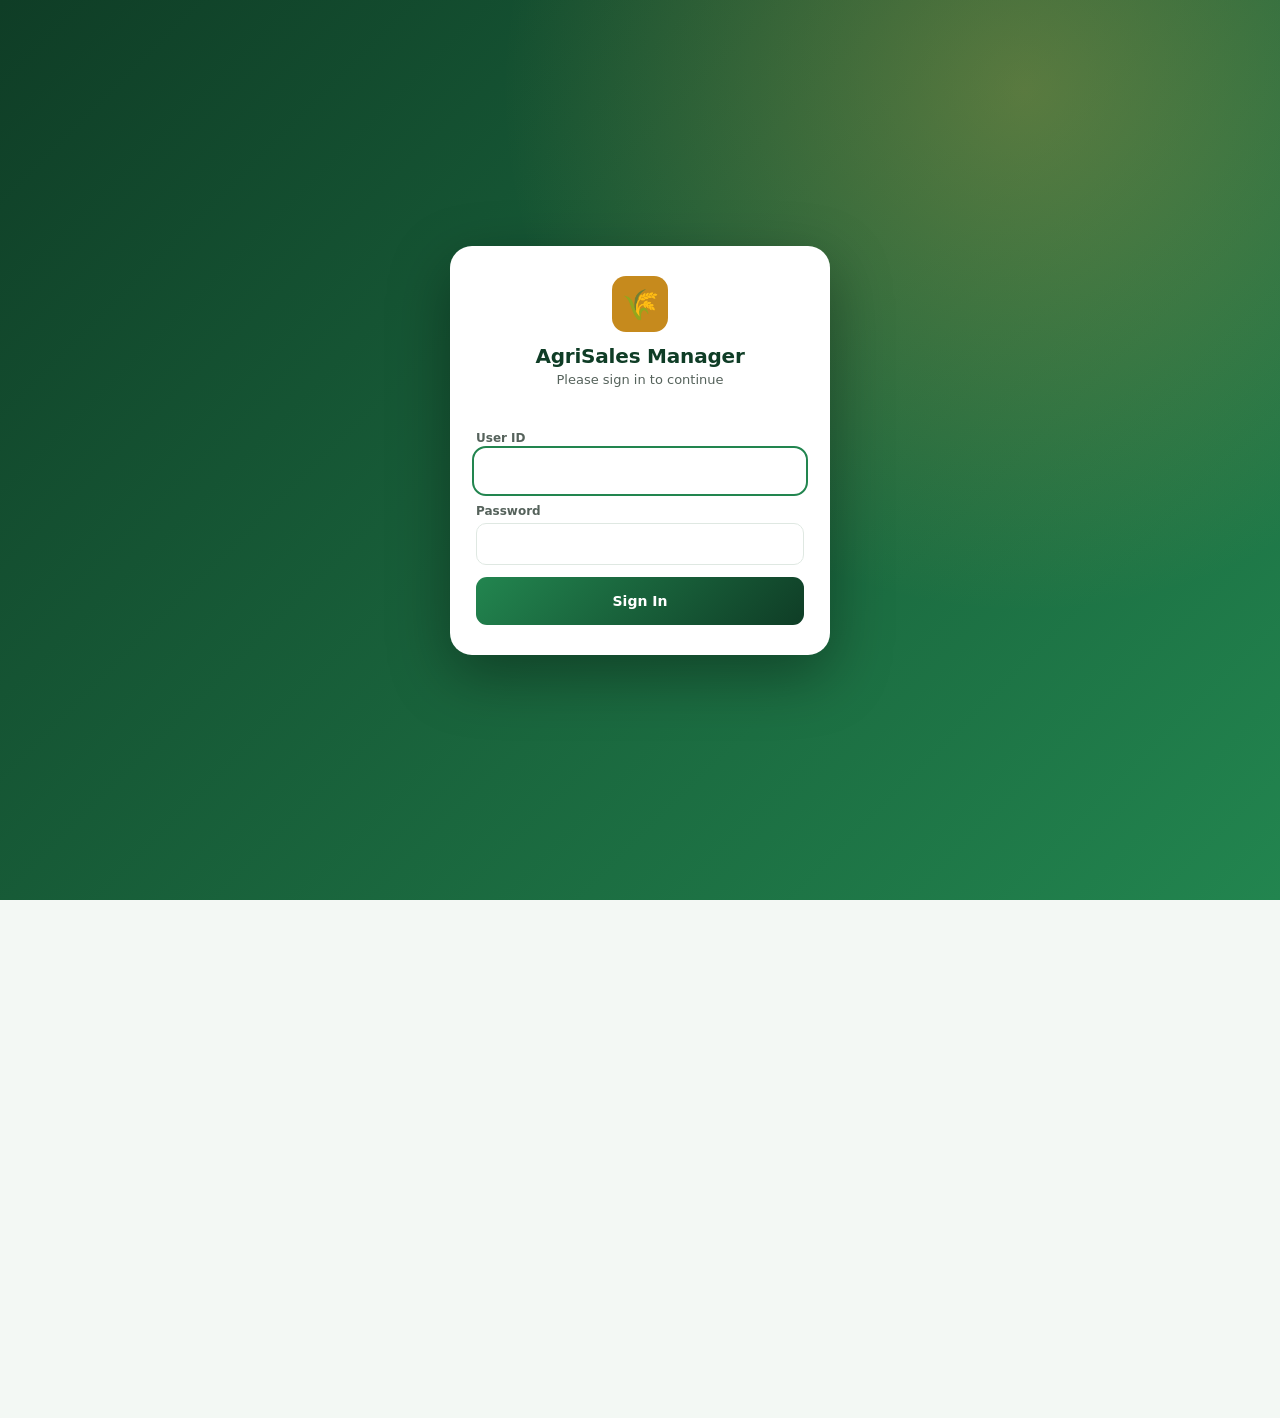
==== commit 24c46ee3: "Add files via upload" ====
--- a/index.html
+++ b/index.html
@@ -336,6 +336,187 @@
 
 .item-row input.ir-rate{width:70px;}
 .mk-in.nm{width:100%;}
+/* PRINT FIX: the invoice fade-in animation left the printed copy invisible (blank page); popups also covered it */
+@media print{ #printArea, #printArea *{animation:none !important;opacity:1 !important;visibility:visible !important;} .modal-backdrop,.toast,nav,.fab{display:none !important;} html,body{height:auto !important;overflow:visible !important;} }
+
+/* sub packing */
+.sub-card{align-items:flex-start;} .sub-pack{display:grid;grid-template-columns:1.1fr 1fr 1.6fr .8fr;gap:6px;font-size:12.5px;padding:7px 8px;margin-top:6px;border-radius:8px;background:var(--green-100);cursor:pointer;transition:transform .12s;}
+.sub-pack:hover{transform:translateX(3px);} .sub-pack span{color:var(--ink-600);} .sub-pack b:last-child{text-align:right;}
+.sp-row{display:grid;grid-template-columns:1.4fr 1fr 1fr 1fr 1fr auto;gap:5px;margin-bottom:6px;} .sp-row input{padding:8px;min-width:0;border:1px solid var(--line);border-radius:8px;}
+@media (max-width:600px){.sp-row{grid-template-columns:1fr 1fr 1fr;}}
+
+/* =====================================================================
+   REDESIGN LAYER (visual only). Everything below only restyles - no logic changed.
+   Design system: change the colours / radius / shadows in the :root block below.
+   ===================================================================== */
+:root{
+  --primary-green:#1E7B4B; --dark-green:#0F3D26; --light-green:#EAF5EE;
+  --green-900:#0F3D26; --green-700:#165C38; --green-600:#1B6E43; --green-500:#22854F; --green-100:#E6F3EB;
+  --amber-600:#C68A1D; --paper:#F3F8F4; --card:#FFFFFF;
+  --ink-900:#1B2420; --ink-600:#55625B; --ink-400:#8A978F; --line:#DFE8E2;
+  --shadow-sm:0 1px 2px rgba(15,61,38,.06),0 1px 3px rgba(15,61,38,.05);
+  --shadow-md:0 6px 18px rgba(15,61,38,.10); --shadow-lg:0 16px 40px rgba(15,61,38,.18);
+  --radius-lg:16px; --radius-md:12px; --radius-sm:8px; --ease:cubic-bezier(.2,.7,.2,1);
+}
+html,body{overflow-x:hidden;font-family:"Inter","Segoe UI",system-ui,-apple-system,Roboto,Arial,sans-serif;-webkit-font-smoothing:antialiased;}
+img,table{max-width:100%;}
+h1{font-size:clamp(22px,3vw,28px);letter-spacing:-.02em;color:var(--dark-green);}
+button,.btn,.side-link,.nav-btn,.list-item,.stat-card,.chip{transition:transform .18s var(--ease),box-shadow .18s var(--ease),background .18s,color .18s,border-color .18s;}
+:focus-visible{outline:3px solid rgba(34,133,79,.45);outline-offset:2px;}
+
+/* --- header --- */
+.topbar{background:linear-gradient(120deg,var(--dark-green),var(--green-700));min-height:64px;box-shadow:0 1px 0 rgba(255,255,255,.06);transition:box-shadow .25s;}
+.topbar.scrolled{box-shadow:0 8px 24px rgba(15,61,38,.28);}
+.brand-mark{background:linear-gradient(135deg,#F0B24A,var(--amber-600));box-shadow:0 2px 8px rgba(0,0,0,.2);}
+.icon-btn{min-width:44px;min-height:44px;border-radius:12px;background:rgba(255,255,255,.12);}
+.icon-btn:hover{background:rgba(255,255,255,.22);} .icon-btn:active{transform:scale(.94);}
+
+/* --- sidebar + bottom nav --- */
+.sidebar{border-right:1px solid var(--line);box-shadow:var(--shadow-sm);}
+.side-link{border-radius:12px;position:relative;}
+.side-link:hover{background:var(--light-green);transform:translateX(3px);}
+.side-link.active{background:linear-gradient(120deg,var(--dark-green),var(--green-600));box-shadow:var(--shadow-md);}
+.side-section{letter-spacing:.08em;}
+.bottom-nav{box-shadow:0 -6px 20px rgba(15,61,38,.08);border-top:1px solid var(--line);}
+.nav-btn{min-height:56px;position:relative;}
+.nav-btn.active{color:var(--primary-green);}
+.nav-btn.active::before{content:"";position:absolute;top:0;left:30%;right:30%;height:3px;border-radius:0 0 4px 4px;background:var(--primary-green);animation:popIn .25s var(--ease);}
+.nav-btn:active{transform:scale(.94);}
+
+/* --- cards, stats, lists --- */
+.card{border:1px solid var(--line);border-radius:var(--radius-lg);box-shadow:var(--shadow-sm);}
+.stat-card{border:1px solid var(--line);border-radius:var(--radius-lg);box-shadow:var(--shadow-sm);position:relative;overflow:hidden;}
+.stat-card::after{content:"";position:absolute;left:0;top:0;bottom:0;width:4px;background:var(--primary-green);opacity:.85;}
+.stat-card:hover{transform:translateY(-3px);box-shadow:var(--shadow-md);}
+.stat-grid .stat-card:nth-child(2){animation-delay:.04s}.stat-grid .stat-card:nth-child(3){animation-delay:.08s}.stat-grid .stat-card:nth-child(4){animation-delay:.12s}
+.stat-grid .stat-card:nth-child(5){animation-delay:.16s}.stat-grid .stat-card:nth-child(6){animation-delay:.2s}.stat-grid .stat-card:nth-child(7){animation-delay:.24s}.stat-grid .stat-card:nth-child(8){animation-delay:.28s}
+.list-item{border-radius:var(--radius-md);}
+.list-item:hover{background:var(--light-green);transform:translateX(2px);}
+.section-title{color:var(--dark-green);}
+.badge{border-radius:999px;font-weight:700;}
+.empty-state .emoji{display:inline-block;animation:floaty 3s ease-in-out infinite;}
+@keyframes floaty{50%{transform:translateY(-5px)}}
+
+/* --- buttons + forms --- */
+.btn{border-radius:12px;min-height:44px;font-weight:600;}
+.btn:active{transform:scale(.97);}
+.btn-primary{background:linear-gradient(135deg,var(--green-500),var(--dark-green));box-shadow:0 4px 12px rgba(15,61,38,.25);}
+.btn-primary:hover{box-shadow:0 8px 20px rgba(15,61,38,.32);transform:translateY(-1px);}
+.btn-outline:hover{background:var(--light-green);}
+.btn.loading{pointer-events:none;opacity:.8;}
+.field input,.field select,.field textarea,.searchbar input{border-radius:10px;min-height:44px;transition:border-color .15s,box-shadow .15s;}
+.field input:focus,.field select:focus,.field textarea:focus,.searchbar input:focus{outline:none;border-color:var(--green-500);box-shadow:0 0 0 4px rgba(34,133,79,.15);}
+.chip{border-radius:999px;min-height:36px;}
+.chip.active{background:var(--dark-green);color:#fff;border-color:var(--dark-green);}
+.fab{background:linear-gradient(135deg,var(--green-500),var(--dark-green));box-shadow:0 10px 24px rgba(15,61,38,.35);}
+.fab:hover{transform:translateY(-2px) rotate(90deg);} .fab:active{transform:scale(.92);}
+.toast{border-radius:12px;box-shadow:var(--shadow-lg);}
+
+/* --- modal, tables --- */
+.modal-backdrop{backdrop-filter:blur(2px);}
+.modal{border-radius:20px 20px 0 0;box-shadow:var(--shadow-lg);}
+@media(min-width:640px){.modal{border-radius:20px;}}
+.tbl th{background:var(--light-green);color:var(--dark-green);font-size:12px;letter-spacing:.03em;text-transform:uppercase;}
+.tbl tr{transition:background .15s;} .tbl tbody tr:hover{background:#F7FBF8;}
+.item-row{border-radius:12px;border:1px solid var(--line);background:#fff;}
+
+/* --- dashboard hero --- */
+.hero{position:relative;overflow:hidden;border-radius:20px;padding:28px 24px;margin-bottom:18px;color:#fff;
+  background:radial-gradient(circle at 85% 20%,rgba(240,178,74,.35),transparent 40%),linear-gradient(120deg,var(--dark-green),var(--green-600));
+  box-shadow:var(--shadow-md);animation:fadeSlideIn .45s var(--ease) both;}
+.hero::after{content:"";position:absolute;right:-30px;bottom:-30px;width:240px;height:240px;opacity:.16;pointer-events:none;
+  background:url("data:image/svg+xml,%3Csvg xmlns='http://www.w3.org/2000/svg' viewBox='0 0 100 100'%3E%3Cpath fill='%23fff' d='M50 95V40M50 40c-18 0-25-14-25-28 18 0 25 14 25 28zm0 0c18 0 25-14 25-28-18 0-25 14-25 28zM50 70c-14 0-20-10-20-22 14 0 20 10 20 22zm0 0c14 0 20-10 20-22-14 0-20 10-20 22z'/%3E%3C/svg%3E") no-repeat center/contain;animation:floaty 6s ease-in-out infinite;}
+.hero h2{font-size:clamp(22px,4vw,32px);line-height:1.15;letter-spacing:-.02em;max-width:520px;color:#fff;}
+.hero p{margin:8px 0 16px;color:rgba(255,255,255,.85);max-width:460px;font-size:14px;}
+.hero .hero-btns{display:flex;gap:10px;flex-wrap:wrap;position:relative;z-index:1;}
+.hero .btn-primary{background:#fff;color:var(--dark-green);box-shadow:none;} .hero .btn-ghost{background:rgba(255,255,255,.14);color:#fff;border:1px solid rgba(255,255,255,.35);}
+body.role-staff .hero .hero-new{display:none;}
+
+/* --- invoice form steps --- */
+.steps{display:flex;gap:6px;margin-bottom:14px;}
+.steps .st{flex:1;display:flex;align-items:center;gap:8px;padding:8px 10px;border-radius:12px;background:var(--light-green);color:var(--ink-600);font-size:12px;font-weight:600;transition:all .2s;}
+.steps .st b{width:22px;height:22px;border-radius:50%;display:grid;place-items:center;background:#fff;color:var(--ink-600);font-size:12px;flex-shrink:0;}
+.steps .st.on{background:var(--dark-green);color:#fff;} .steps .st.on b{background:var(--amber-600);color:#fff;}
+#invForm .btn-row .btn-primary{min-height:52px;font-size:16px;letter-spacing:.02em;}
+@media(max-width:480px){.steps .st span{display:none;} #invForm .btn-row{position:sticky;bottom:0;background:var(--paper);padding:10px 0;z-index:3;}}
+
+/* --- professional invoice: green header band, clean footer --- */
+.mk-paper{border-radius:10px;box-shadow:var(--shadow-md);padding:0;overflow:hidden;-webkit-print-color-adjust:exact;print-color-adjust:exact;}
+.mk-head{background:var(--mk);padding:22px 26px;border-bottom:0;color:#fff;}
+.mk-head .mk-co,.mk-head .mk-title{color:#fff;} .mk-head .mk-muted{color:rgba(255,255,255,.82);}
+.mk-meta,.mk-t,.mk-foot,.mk-paper>div[style]{margin-left:26px;margin-right:26px;}
+.mk-meta{margin-top:18px;} .mk-paper>div:last-child{margin-bottom:26px;}
+.mk-t th{-webkit-print-color-adjust:exact;print-color-adjust:exact;}
+.mk-tot .g{background:var(--light-green);padding:8px 10px;border-radius:8px;border-top:0;}
+@media(max-width:600px){.mk-head{padding:16px;} .mk-meta,.mk-t,.mk-foot,.mk-paper>div[style]{margin-left:14px;margin-right:14px;}}
+
+/* --- login --- */
+#loginScreen{background:radial-gradient(circle at 80% 10%,rgba(240,178,74,.3),transparent 40%),linear-gradient(135deg,var(--dark-green),var(--green-500));}
+.login-card{border-radius:22px;} .login-card button{min-height:48px;background:linear-gradient(135deg,var(--green-500),var(--dark-green));}
+
+/* --- tablet / mobile layouts --- */
+@media(max-width:1023px){.page-head{flex-wrap:wrap;gap:8px;} .stat-grid{grid-template-columns:repeat(2,1fr)!important;}}
+@media(max-width:480px){.hero{padding:22px 18px;} .stat-card{padding:12px;} .page-head h1{font-size:22px;} .sub-pack{grid-template-columns:1fr 1fr;} .filter-chips{overflow-x:auto;flex-wrap:nowrap;scrollbar-width:none;} .tbl-wrap{overflow-x:auto;-webkit-overflow-scrolling:touch;}
+  .item-row{flex-wrap:wrap;} .item-row .ir-info{flex:1 1 100%;}}
+@media(min-width:1024px){.stat-grid{grid-template-columns:repeat(4,1fr)!important;}}
+@media(prefers-reduced-motion:reduce){*,*::before,*::after{animation-duration:.01ms!important;animation-iteration-count:1!important;transition-duration:.01ms!important;scroll-behavior:auto!important;}}
+
+/* mobile invoice fix: tables scroll inside their own box instead of being clipped */
+.mk-paper div[style*="overflow-x"]{margin:0 26px;} .mk-paper div[style*="overflow-x"] .mk-t{margin:6px 0 0;min-width:620px;}
+.mk-foot>div{min-width:0;max-width:100%;overflow-x:auto;} .mk-foot .mk-t{margin:0;min-width:300px;}
+.mk-t td input.nm{min-width:120px;}
+@media(max-width:600px){.mk-paper div[style*="overflow-x"]{margin:0 14px;}}
+
+/* =====================================================================
+   PRODUCT SHOWCASE PAGE (catalog style from your prototype, real product data)
+   ===================================================================== */
+#page-showcase .sc-stats{display:grid;grid-template-columns:repeat(4,1fr);gap:10px;margin-bottom:16px;}
+#page-showcase .sc-stat{background:#fff;border:1px solid var(--line);border-radius:14px;padding:14px;display:flex;gap:12px;align-items:center;animation:popIn .35s var(--ease) both;}
+#page-showcase .sc-stat i{font-style:normal;width:42px;height:42px;border-radius:12px;background:var(--light-green);display:grid;place-items:center;font-size:20px;flex-shrink:0;}
+#page-showcase .sc-stat b{display:block;font-size:20px;color:var(--dark-green);line-height:1.1;} #page-showcase .sc-stat span{font-size:11.5px;color:var(--ink-600);}
+#page-showcase .sc-layout{display:grid;grid-template-columns:210px 1fr;gap:16px;align-items:start;}
+#page-showcase .sc-side{background:#fff;border:1px solid var(--line);border-radius:16px;padding:12px;position:sticky;top:84px;}
+#page-showcase .sc-side h3{font-size:13px;margin:4px 8px 10px;color:var(--ink-600);text-transform:uppercase;letter-spacing:.06em;}
+#page-showcase .sc-cat{display:block;width:100%;text-align:left;background:none;border:0;padding:11px 12px;border-radius:10px;color:var(--ink-600);font-weight:600;cursor:pointer;min-height:44px;}
+#page-showcase .sc-cat:hover,#page-showcase .sc-cat.on{background:var(--light-green);color:var(--primary-green);}
+#page-showcase .sc-cat.on{font-weight:800;}
+#page-showcase .sc-grid{display:grid;grid-template-columns:repeat(auto-fill,minmax(200px,1fr));gap:14px;}
+.sc-card{background:#fff;border:1px solid var(--line);border-radius:16px;padding:12px;display:flex;flex-direction:column;transition:transform .2s var(--ease),box-shadow .2s,border-color .2s;overflow:hidden;}
+.sc-card:hover{transform:translateY(-4px);box-shadow:var(--shadow-md);border-color:#cfe8d8;}
+.sc-img{height:150px;border-radius:12px;background:linear-gradient(145deg,#eff9f2,#d9efdf);display:grid;place-items:center;margin-bottom:10px;overflow:hidden;}
+.sc-bottle{width:66px;height:96px;border-radius:11px 11px 15px 15px;background:linear-gradient(90deg,#fff,#dbe8de);border:1px solid #c4d3c8;box-shadow:0 12px 18px rgba(0,0,0,.12);position:relative;transition:transform .3s var(--ease);}
+.sc-card:hover .sc-bottle{transform:scale(1.05) rotate(-2deg);}
+.sc-bottle::before{content:"";position:absolute;left:18px;right:18px;top:-13px;height:16px;border-radius:5px 5px 2px 2px;background:var(--primary-green);}
+.sc-bottle::after{content:attr(data-l);position:absolute;left:7px;right:7px;top:36px;text-align:center;background:var(--primary-green);color:#fff;font-weight:900;font-size:10px;padding:4px 0;border-radius:4px;overflow:hidden;white-space:nowrap;}
+.sc-pill{font-size:10px;background:var(--light-green);color:var(--primary-green);padding:3px 9px;border-radius:99px;align-self:flex-start;font-weight:700;}
+.sc-card h3{font-size:15px;margin:6px 0 2px;} .sc-tech{font-size:11.5px;color:var(--ink-600);min-height:16px;}
+.sc-packs{display:flex;flex-wrap:wrap;gap:5px;margin:9px 0 4px;}
+.sc-pack{border:1px solid var(--line);background:#fff;border-radius:99px;padding:5px 11px;font-size:12px;font-weight:600;cursor:pointer;min-height:32px;transition:all .15s;}
+.sc-pack.on{background:var(--dark-green);color:#fff;border-color:var(--dark-green);}
+.sc-price{font-size:18px;font-weight:850;color:var(--primary-green);margin:6px 0 0;} .sc-price s{font-size:12px;color:var(--ink-400);font-weight:500;margin-left:6px;}
+.sc-stock{font-size:11.5px;margin-bottom:8px;font-weight:600;} .sc-stock.ok{color:var(--green-500);} .sc-stock.low{color:var(--amber-600);} .sc-stock.out{color:var(--red-600);}
+.sc-card .btn{margin-top:auto;width:100%;font-size:13px;}
+.sc-cart{margin-top:18px;}
+.sc-row{display:grid;grid-template-columns:1fr 78px 90px 36px;gap:8px;align-items:center;padding:10px 0;border-bottom:1px solid var(--line);font-size:13px;}
+.sc-row input{height:40px;border:1px solid var(--line);border-radius:8px;padding:0 8px;width:100%;}
+.sc-sum{background:#f8fbf9;border:1px solid var(--line);border-radius:13px;padding:14px;margin-top:12px;} .sc-sum div{display:flex;justify-content:space-between;padding:5px 0;}
+.sc-sum .t{border-top:2px solid var(--dark-green);margin-top:5px;padding-top:9px;font-size:18px;font-weight:800;color:var(--dark-green);}
+.sc-bump{animation:popIn .3s var(--ease);}
+body.role-staff #page-showcase .sc-add, body.role-staff #page-showcase .sc-cart{display:none !important;}
+@media(max-width:899px){
+  #page-showcase .sc-layout{grid-template-columns:1fr;} #page-showcase .sc-side{position:static;display:flex;gap:6px;overflow-x:auto;padding:8px;scrollbar-width:none;} #page-showcase .sc-side h3{display:none;}
+  #page-showcase .sc-cat{width:auto;white-space:nowrap;border:1px solid var(--line);border-radius:99px;padding:8px 14px;min-height:40px;}
+  #page-showcase .sc-cat.on{background:var(--dark-green);color:#fff;border-color:var(--dark-green);}
+  #page-showcase .sc-stats{grid-template-columns:repeat(2,1fr);}
+}
+@media(max-width:480px){#page-showcase .sc-grid{grid-template-columns:1fr 1fr;gap:9px;} .sc-img{height:120px;} .sc-card{padding:9px;} .sc-card h3{font-size:13.5px;} .sc-row{grid-template-columns:1fr 64px 36px;} .sc-row .lt{display:none;}}
+
+/* photos + pack math */
+.pthumb{width:58px;height:58px;object-fit:cover;border-radius:10px;margin-right:12px;flex-shrink:0;border:1px solid var(--line);background:#fff;}
+.sc-img img{width:100%;height:100%;object-fit:contain;transition:transform .3s var(--ease);background:#fff;} .sc-card:hover .sc-img img{transform:scale(1.05);}
+.pf-img{display:flex;gap:12px;align-items:center;} .pf-prev{width:96px;height:96px;border-radius:12px;border:1px dashed var(--line);display:grid;place-items:center;overflow:hidden;background:var(--light-green);color:var(--ink-400);font-size:12px;flex-shrink:0;}
+.pf-prev img{width:100%;height:100%;object-fit:cover;}
+.ir-vl{display:inline-flex;align-items:center;gap:3px;} .ir-vl small{font-size:11px;color:var(--ink-600);min-width:20px;} .ir-vol{background:#F4FAF6;border-color:var(--green-500);}
 </style>
 </head>
 <body>
@@ -1803,8 +1984,8 @@
   var full = (pack && base.toLowerCase().indexOf(pack.toLowerCase()) === -1) ? base + " " + pack : base;
   return { id:uid(), name:full, family:base, code:r.code||genProductCode(), category:r.category||"", packing:pack, unit:r.unit||"Pcs",
     mrp:+r.mrp||0, sellingPrice:+r.sellingPrice||0, dealerPrice:+r.dealerPrice||0, wholesalePrice:+r.wholesalePrice||0,
-    gst:+r.gst||0, hsn:r.hsn||"", minStock:10, stock:+r.stock||0, active:true, priceHistory:[],
-    activeIngredient:"", formulation:"", description:"" };
+    gst:+r.gst||0, hsn:r.hsn||"", minStock:10, stock:smartQty(r.stock, pack), active:true, priceHistory:[], image:r.image||"",
+    activeIngredient:r.activeIngredient||"", formulation:r.formulation||"", description:"" };
 }
 function seedProductsFromCode(){ PRODUCT_SEED.forEach(function(r){ DB.products.push(makeProduct(r)); }); saveDB(); }
 if(DB.products.length === 0){ seedProductsFromCode(); }   // first run only
@@ -1812,7 +1993,7 @@
 /* ---------- BULK ADD (admin) : paste many products at once ---------- */
 function openBulkAdd(){
   openModal(modalHeader("Bulk Add Products") +
-    '<div class="desc" style="margin-bottom:8px;font-size:12.5px;color:var(--ink-600)">One product per line (comma or Tab separated, so you can paste from Excel):<br><b>Name, Category, Packing, Unit, MRP, Selling Price, GST%, HSN, Stock</b></div>' +
+    '<div class="desc" style="margin-bottom:8px;font-size:12.5px;color:var(--ink-600)">One product per line (comma or Tab separated, so you can paste from Excel):<br><b>Name, Category, Packing, Unit, MRP, Selling Price, GST%, HSN, Stock, Technical name, Image link</b><br>Stock can be pcs or litres/kg, e.g. <b>20</b> or <b>10 L</b> (500 ml pack = 20 pcs).</div>' +
     '<textarea id="bulkTxt" rows="9" style="width:100%;padding:10px;border:1px solid var(--line);border-radius:8px;font-family:monospace" placeholder="Neem Oil 1L, Pesticide, 1 L, Bottle, 450, 400, 18, 3808, 25"></textarea>' +
     '<div class="btn-row"><button class="btn btn-primary btn-block" id="bulkGo">Add Products</button></div>');
   document.getElementById("bulkGo").onclick = function(){
@@ -1823,7 +2004,7 @@
       if(!c[0]) return;
       var rate = parseFloat(c[5]) || 0;
       DB.products.push(makeProduct({ name:c[0], category:c[1], packing:c[2], unit:c[3], mrp:c[4], sellingPrice:rate,
-        dealerPrice:rate, wholesalePrice:rate, gst:c[6], hsn:c[7], stock:c[8] })); n++;
+        dealerPrice:rate, wholesalePrice:rate, gst:c[6], hsn:c[7], stock:c[8], activeIngredient:c[9], image:c[10] })); n++;
     });
     saveDB(); closeModal(); renderProducts(); showToast(n + " products added");
   };
@@ -1902,11 +2083,13 @@
   var el = document.getElementById("if_items");
   invoiceFormItems.forEach(function(it){   // newly added items take the selected price list
     if(!it._lv){ it._lv = 1; var p = DB.products.find(function(x){ return x.id === it.productId; });
+      if(p){ it.brand = it.brand || famOf(p); it.technical = it.technical || ((p.activeIngredient||'')+' '+(p.formulation||'')).trim(); }
       if(p && PRICE_LEVEL !== "sellingPrice" && it.rate === p.sellingPrice) it.rate = levelPrice(p); }
   });
   el.innerHTML = invoiceFormItems.map(function(it, idx){
     return '<div class="item-row"><div class="ir-info"><div class="ir-name">'+esc(it.name)+'</div><div class="ir-meta">'+esc(it.code||"")+' · '+esc(it.packing||"")+' · GST '+it.gst+'%</div></div>' +
-      '<input class="ir-qty" title="Qty" type="number" min="0.01" step="0.01" value="'+it.qty+'" onchange="updateInvoiceItemQty('+idx+',this.value)">' +
+      '<span class="ir-vl"><input class="ir-qty" title="Quantity in pcs" type="number" min="0.01" step="0.01" value="'+it.qty+'" onchange="updateInvoiceItemQty('+idx+',this.value)"><small>pcs</small></span>' +
+      (packInfo(it.packing) ? '<span class="ir-vl"><input class="ir-qty ir-vol" title="Total in '+packInfo(it.packing).base+'" type="number" min="0" step="any" value="'+volNum(it.qty,it.packing)+'" onchange="updateInvoiceItemVol('+idx+',this.value)"><small>'+packInfo(it.packing).base+'</small></span>' : '') +
       '<input class="ir-qty ir-rate" title="Rate" type="number" min="0" step="any" value="'+it.rate+'" onchange="updateInvoiceItemRate('+idx+',this.value)">' +
       '<div class="ir-amt">'+fmtMoney(it.qty*it.rate*(1+it.gst/100))+'</div><button type="button" class="ir-del" onclick="removeInvoiceItem('+idx+')">✕</button></div>';
   }).join("") || '<div class="hint" style="color:var(--ink-400);font-size:12.5px;padding:8px 0;">No products added yet.</div>';
@@ -1959,6 +2142,171 @@
   }, true);
 })();
 
+/* ---------- SECTION 2D: SUB PACKING INSIDE THE PRODUCT FORM, GROUPED PRODUCT LIST, SHARE ---------- */
+function renderProducts(){   // replaces the original: ONE card per product, every pack size listed under it
+  var q = (document.getElementById("prodSearch").value || "").toLowerCase(), groups = {}, order = [];
+  DB.products.forEach(function(p){
+    if(prodFilter === "active" && !p.active) return; if(prodFilter === "inactive" && p.active) return;
+    if(q && (p.name+" "+p.code+" "+p.category+" "+(p.activeIngredient||"")).toLowerCase().indexOf(q) === -1) return;
+    var f = famOf(p); if(!groups[f]){ groups[f] = []; order.push(f); } groups[f].push(p);
+  });
+  order.sort(function(a,b){ return a.localeCompare(b); });
+  var el = document.getElementById("productList");
+  if(!order.length){ el.innerHTML = '<div class="card"><div class="empty-state"><span class="emoji">🧪</span><div class="title">No products found</div><div class="hint">Tap + to add a product.</div></div></div>'; return; }
+  el.innerHTML = order.map(function(f){
+    var list = groups[f], h = list[0];
+    var subs = list.map(function(p){
+      var low = p.stock <= p.minStock ? ' <span style="color:var(--red-600);font-weight:700">Low</span>' : '';
+      return '<div class="sub-pack" onclick="openProductForm(\''+p.id+'\')"><b>'+esc(p.packing||"Single")+'</b><span>'+esc(p.code)+'</span><span>Stock '+(p.stock||0)+' '+esc(p.unit)+low+'</span><b>'+fmtMoney(p.sellingPrice)+'</b></div>';
+    }).join("");
+    return '<div class="list-item sub-card">'+(imgOf(list)?'<img class="pthumb" src="'+imgOf(list)+'" alt="">':'')+'<div class="li-main"><div class="li-title">'+esc(f)+'</div>' +
+      '<div class="li-sub">'+esc(h.category||"")+(h.activeIngredient?' · '+esc(h.activeIngredient):'')+' · GST '+h.gst+'%</div>'+subs+'</div>' +
+      '<div class="li-right"><button class="btn btn-outline btn-sm" onclick="event.stopPropagation();openPackSizes(\''+h.id+'\')">＋ Pack</button></div></div>';
+  }).join("");
+}
+(function(){   // "Sub packing" rows inside Add / Edit product
+  var o = window.openProductForm;
+  window.openProductForm = function(id){
+    o(id);
+    var row = document.querySelector("#modalBody .btn-row"); if(!row) return;
+    row.insertAdjacentHTML("beforebegin", '<div class="section-title">Sub packing (other pack sizes of this product)</div>' +
+      '<div class="hint" style="font-size:12px;color:var(--ink-600);margin-bottom:6px">e.g. main pack is 1 L, add 500 ml and 250 ml here. Each size gets its own price and stock.</div>' +
+      '<div id="sp_rows"></div><button type="button" class="btn btn-outline btn-sm" id="sp_add">＋ Add sub pack</button>');
+    document.getElementById("sp_add").onclick = function(){
+      document.getElementById("sp_rows").insertAdjacentHTML("beforeend", '<div class="sp-row"><input placeholder="Packing e.g. 500 ml" class="sp_pack"><input type="number" step="any" placeholder="MRP" class="sp_mrp"><input type="number" step="any" placeholder="Selling" class="sp_sp"><input type="number" step="any" placeholder="Dealer" class="sp_dp"><input type="text" placeholder="Stock: 20 or 10 L" class="sp_st"><button type="button" class="ir-del" onclick="this.parentNode.remove()">✕</button></div>');
+    };
+  };
+  document.addEventListener("submit", function(e){   // capture phase: runs before the original product save
+    var f = e.target; if(!f.querySelector || !f.querySelector("#pf_name")) return;
+    var name = document.getElementById("pf_name").value.trim(), pack = document.getElementById("pf_packing").value.trim(); if(!name) return;
+    var base = name, full = (pack && name.toLowerCase().indexOf(pack.toLowerCase()) === -1) ? name + " " + pack : name;
+    document.getElementById("pf_name").value = full;
+    var subs = [].slice.call(document.querySelectorAll("#sp_rows .sp-row")).map(function(r){ return { packing:r.querySelector(".sp_pack").value.trim(), mrp:r.querySelector(".sp_mrp").value, sp:r.querySelector(".sp_sp").value, dp:r.querySelector(".sp_dp").value, st:r.querySelector(".sp_st").value }; }).filter(function(s){ return s.packing; });
+    var vals = {}; ["pf_unit","pf_category","pf_gst","pf_hsn","pf_ai","pf_form"].forEach(function(i){ vals[i] = document.getElementById(i).value; });   // read now: the popup closes after save
+    var g = function(i){ return vals[i]; };
+    setTimeout(function(){   // after the original save: tag family + create the sub packs
+      var main = DB.products.find(function(x){ return x.name === full; });
+      var fam = (main && main.family) || base; if(main) main.family = fam;
+      subs.forEach(function(s){
+        var sp = parseFloat(s.sp) || 0;
+        var np = makeProduct({ family:fam, name:fam, packing:s.packing, unit:g("pf_unit"), category:g("pf_category"), gst:g("pf_gst"), hsn:g("pf_hsn"), mrp:s.mrp, sellingPrice:sp, dealerPrice:s.dp || sp, wholesalePrice:s.dp || sp, stock:s.st });
+        np.activeIngredient = g("pf_ai"); np.formulation = g("pf_form"); DB.products.push(np);
+      });
+      saveDB(); renderProducts();
+    }, 0);
+  }, true);
+})();
+function shareInvoice(id){   // replaces the original: WhatsApp / Copy / Email / Print (works on PC too)
+  var inv = DB.invoices.find(function(x){ return x.id === id; }); if(!inv) return;
+  var c = DB.customers.find(function(x){ return x.id === inv.customerId; }) || {}, s = DB.settings, name = (inv.bill && inv.bill.name) || c.name || "-";
+  var lines = inv.items.map(function(it, i){ return (i+1)+". "+(it.brand||it.name)+(it.technical?" ("+it.technical+")":"")+" "+(it.packing||"")+" | "+it.qty+" x "+fmtMoney(it.rate)+" = "+fmtMoney(it.qty*it.rate*(1+it.gst/100)); });
+  var text = s.companyName+"\nInvoice: "+inv.invoiceNo+"\nDate: "+fmtDate(inv.date)+"\nCustomer: "+name+"\n\n"+lines.join("\n")+"\n\nTotal: "+fmtMoney(inv.total)+"\nPaid: "+fmtMoney(invoicePaidTotal(inv))+"\nBalance: "+fmtMoney(inv.total-invoicePaidTotal(inv));
+  window._shareText = text;
+  openModal(modalHeader("Share " + esc(inv.invoiceNo)) + '<div class="btn-col" style="display:grid;gap:10px">' +
+    '<a class="btn btn-primary" target="_blank" rel="noopener" href="https://wa.me/'+((c.whatsapp||c.mobile||"").replace(/\D/g,""))+'?text='+encodeURIComponent(text)+'">💬 WhatsApp</a>' +
+    '<button class="btn btn-secondary" onclick="shareCopy()">📋 Copy text</button>' +
+    '<a class="btn btn-outline" href="mailto:?subject='+encodeURIComponent(inv.invoiceNo+" - "+s.companyName)+'&body='+encodeURIComponent(text)+'">✉️ Email</a>' +
+    '<button class="btn btn-outline" onclick="closeModal();openInvoiceMaker(\''+inv.id+'\');setTimeout(mkPrint,300)">🖨 Print / Save as PDF</button>' +
+    (navigator.share ? '<button class="btn btn-outline" onclick="navigator.share({title:\''+inv.invoiceNo+'\',text:window._shareText}).catch(function(){})">📤 More apps…</button>' : '') + '</div>');
+}
+function shareCopy(){
+  var t = window._shareText;
+  function fb(){ var a = document.createElement("textarea"); a.value = t; document.body.appendChild(a); a.select(); try{ document.execCommand("copy"); showToast("Copied"); }catch(e){ showToast("Copy failed"); } a.remove(); }
+  if(navigator.clipboard && navigator.clipboard.writeText) navigator.clipboard.writeText(t).then(function(){ showToast("Copied"); }, fb); else fb();
+}
+
+/* ---------- SECTION 2E: PACK MATH (Ltr/Kg <-> pcs) AND PRODUCT PHOTOS ----------
+   PACK MATH: the packing text ("500 ml", "1 L", "250 g", "5 kg") is read automatically.
+     10 L of a 500 ml pack = 20 pcs   |   20 pcs of a 500 ml pack = 10 L
+   You can type either one: pcs OR total litres/kg (invoice rows, invoice maker, stock boxes).
+   In stock boxes you can also type "10 L", "5 kg", "2000 ml" or "20" (pcs). */
+function packInfo(packing){   // -> { per: litres-or-kg in ONE piece, base: "L" | "Kg" } or null
+  var m = String(packing||"").toLowerCase().replace(",", ".").match(/([\d.]+)\s*(ml|ltr|litre|liter|lit|l|gm|gram|g|kgs|kg)\b/);
+  if(!m) return null;
+  var v = parseFloat(m[1]), u = m[2];
+  if(!v) return null;
+  if(u === "ml") return { per:v/1000, base:"L" };
+  if(u === "g" || u === "gm" || u === "gram") return { per:v/1000, base:"Kg" };
+  if(u === "kg" || u === "kgs") return { per:v, base:"Kg" };
+  return { per:v, base:"L" };
+}
+function r3(n){ return Math.round(n*1000)/1000; }
+function volNum(pcs, packing){ var pk = packInfo(packing); return pk ? r3(pcs * pk.per) : ""; }          // pcs -> total number in L/Kg
+function volToPcs(total, packing){ var pk = packInfo(packing); return pk ? r3((parseFloat(total)||0) / pk.per) : 0; }   // total L/Kg -> pcs
+function volText(pcs, packing){   // e.g. "10 L", "250 ml", "2.5 Kg"
+  var pk = packInfo(packing); if(!pk || !pcs) return ""; var t = pcs * pk.per;
+  if(t > 0 && t < 1) return Math.round(t*1000) + (pk.base === "L" ? " ml" : " g");
+  return r3(t) + (pk.base === "L" ? " L" : " Kg");
+}
+function smartQty(text, packing){   // "20" -> 20 pcs, "10 L" / "2000 ml" / "5 kg" -> pcs for this packing
+  var t = String(text == null ? "" : text).trim().toLowerCase().replace(",", "."); if(!t) return 0;
+  var m = t.match(/^([\d.]+)\s*(ml|ltr|litres?|liters?|lit|l|gm|grams?|g|kgs|kg|pcs|pc|nos|bottles?|packs?|bags?)?$/);
+  if(!m) return parseFloat(t) || 0;
+  var n = parseFloat(m[1]) || 0, u = m[2] || ""; if(!u || /^(pcs|pc|nos|bottle|pack|bag)/.test(u)) return n;
+  var pk = packInfo(packing); if(!pk) return n;
+  var total = (u === "ml" || u === "g" || u === "gm" || /^gram/.test(u)) ? n/1000 : n;
+  return r3(total / pk.per);
+}
+function updateInvoiceItemVol(i, v){ invoiceFormItems[i].qty = volToPcs(v, invoiceFormItems[i].packing); renderInvoiceFormItems(); }
+function mkVol(i, v){ var it = MK.items[i]; it.qty = volToPcs(v, it.packing); var e = document.getElementById("mk_qty"+i); if(e) e.value = it.qty; mkRecalc(); }
+function imgOf(list){ var x = list.filter(function(p){ return p.image; })[0]; return x ? x.image : ""; }   // first photo found among the pack sizes
+
+/* PHOTOS: add a picture in the product form (saved inside the browser, resized to stay small) */
+var PF_IMG, PF_ID;   // undefined = unchanged, "" = removed, text = new picture
+function pfResize(file, cb){
+  var r = new FileReader();
+  r.onload = function(){ var im = new Image(); im.onload = function(){
+    var s = Math.min(1, 480 / Math.max(im.width, im.height)), c = document.createElement("canvas");
+    c.width = Math.round(im.width*s); c.height = Math.round(im.height*s);
+    var x = c.getContext("2d"); x.fillStyle = "#fff"; x.fillRect(0,0,c.width,c.height); x.drawImage(im,0,0,c.width,c.height);
+    cb(c.toDataURL("image/jpeg", .78)); }; im.src = r.result; };
+  r.readAsDataURL(file);
+}
+(function(){
+  var o = window.openProductForm;
+  window.openProductForm = function(id){
+    o(id); PF_IMG = undefined; PF_ID = id;
+    var row = document.querySelector("#modalBody .btn-row"), p = id ? DB.products.find(function(x){ return x.id === id; }) : null;
+    if(!row) return;
+    var cur = p ? (p.image || imgOf(DB.products.filter(function(x){ return famOf(x) === famOf(p); }))) : "";
+    row.insertAdjacentHTML("beforebegin", '<div class="field"><label>Product photo</label><div class="pf-img"><div class="pf-prev" id="pfPrev">'+(cur?'<img src="'+cur+'" alt="Product photo">':'<span>No photo</span>')+'</div>' +
+      '<div style="display:grid;gap:6px"><input type="file" id="pf_photo" accept="image/*"><button type="button" class="btn btn-outline btn-sm" id="pfRemove">Remove photo</button></div></div></div>');
+    document.getElementById("pf_photo").onchange = function(){ var f = this.files[0]; if(!f) return;
+      pfResize(f, function(d){ PF_IMG = d; document.getElementById("pfPrev").innerHTML = '<img src="'+d+'" alt="Preview">'; }); };
+    document.getElementById("pfRemove").onclick = function(){ PF_IMG = ""; document.getElementById("pfPrev").innerHTML = '<span>No photo</span>'; };
+  };
+  document.addEventListener("submit", function(e){   // after the sub-pack handler: save the picture on the product (and its pack sizes)
+    if(!e.target.querySelector || !e.target.querySelector("#pf_photo")) return;
+    var img = PF_IMG, pid = PF_ID, nm = document.getElementById("pf_name").value.trim();
+    if(img === undefined) return;
+    setTimeout(function(){
+      var p = pid ? DB.products.find(function(x){ return x.id === pid; }) : DB.products.filter(function(x){ return x.name === nm; }).pop();
+      if(!p) return; var fam = famOf(p);
+      DB.products.forEach(function(x){ if(famOf(x) === fam && (img === "" || !x.image || x.id === p.id)) x.image = img; });
+      saveDB(); renderProducts();
+    }, 0);
+  }, true);
+})();
+
+/* Manufacturing: type quantity as pcs OR litres/kg (e.g. "10 L") - converted to pcs on save */
+(function(){
+  var o = window.openMfgForm; if(typeof o !== "function") return;
+  window.openMfgForm = function(){
+    o.apply(this, arguments);
+    var q = document.getElementById("mf_qty"), sel = document.getElementById("mf_product"); if(!q) return;
+    q.type = "text"; q.placeholder = "pcs, or e.g. 10 L / 5 kg";
+    q.insertAdjacentHTML("afterend", '<div class="hint" id="mf_hint" style="font-size:12px;color:var(--green-600);margin-top:4px">Pack size is read from the product (500 ml, 1 L ...).</div>');
+    function upd(){ var p = DB.products.find(function(x){ return x.id === sel.value; }); var n = smartQty(q.value, p && p.packing);
+      document.getElementById("mf_hint").textContent = p ? "= " + n + " pcs of " + (p.packing||"pack") + (volText(n, p.packing) ? "  (" + volText(n, p.packing) + ")" : "") : "Select a product first"; }
+    q.oninput = upd; sel.addEventListener("change", upd);
+  };
+  document.addEventListener("submit", function(e){   // capture phase: convert before the original save reads the box
+    if(e.target.id !== "mfgForm") return;
+    var q = document.getElementById("mf_qty"), p = DB.products.find(function(x){ return x.id === document.getElementById("mf_product").value; });
+    q.type = "number"; q.value = smartQty(q.value, p && p.packing);
+  }, true);
+})();
+
 /* ---------- SECTION 3: STAFF = VIEW ONLY ----------
    Every function in this list is blocked for staff. Remove a name to allow it. */
 var STAFF_BLOCKED = ["openProductForm","deleteProduct","openCustomerForm","deleteCustomer","openOrderForm","deleteOrder",
@@ -2000,7 +2348,7 @@
     '<div class="mk-bar">' +
       '<label>Colour <input type="color" value="#1F4D36" oninput="mkColor(this.value)"></label>' +
       (MK.edit ? '<button class="btn btn-primary btn-sm" onclick="mkSave()">💾 Save changes</button>' : '<span class="mk-muted">View only</span>') +
-      '<button class="btn btn-secondary btn-sm" onclick="mkPrint()">🖨 Print / Save PDF</button>' +
+      '<button class="btn btn-secondary btn-sm" onclick="mkPrint()">🖨 Print / Save PDF</button><button class="btn btn-outline btn-sm" onclick="shareInvoice(MK.id)">📤 Share</button>' +
     '</div><div id="mkWrap">' + mkPaperHTML(MK.edit) + '</div>';
   openModal(html);
   document.getElementById("modalBody").style.maxWidth = "920px";   // wide popup for PC
@@ -2018,13 +2366,19 @@
   var inv = DB.invoices.find(function(x){ return x.id === MK.id; });
   var c = DB.customers.find(function(x){ return x.id === inv.customerId; }) || {};
   var s = DB.settings, t = computeTotals(MK.items, MK.discount), paid = invoicePaidTotal(inv), b = MK.bill;
-  function f(i, k, v, w){ return edit ? '<input class="mk-in" type="number" step="any" min="0" value="'+v+'" style="width:'+w+'" oninput="mkSet('+i+',\''+k+'\',this.value)">' : v; }
+  function volCell(i, it){ var pk = packInfo(it.packing); if(!pk) return "-"; return edit ? '<input id="mk_v'+i+'" class="mk-in" type="number" step="any" min="0" value="'+volNum(it.qty,it.packing)+'" style="width:72px" oninput="mkVol('+i+',this.value)"> '+pk.base : volText(it.qty,it.packing); }
+  function f(i, k, v, w){ return edit ? '<input id="mk_'+k+i+'" class="mk-in" type="number" step="any" min="0" value="'+v+'" style="width:'+w+'" oninput="mkSet('+i+',\''+k+'\',this.value)">' : v; }
   function tx(i, k, v, w){ return edit ? '<input class="mk-in" value="'+esc(v||"")+'" style="width:'+w+'" oninput="mkSet('+i+',\''+k+'\',this.value)">' : esc(v||""); }
   function bf(k, ph){ return edit ? '<input class="mk-in nm" placeholder="'+ph+'" value="'+esc(b[k]||"")+'" oninput="MK.bill.'+k+'=this.value">' : esc(b[k]||""); }
+  MK.items.forEach(function(it){   // fill brand / technical for older invoices
+    var p = DB.products.find(function(x){ return x.id === it.productId; });
+    if(p){ it.brand = it.brand || famOf(p); it.technical = it.technical == null ? ((p.activeIngredient||"")+" "+(p.formulation||"")).trim() : it.technical; }
+    it.brand = it.brand || it.name; it.unit = it.unit || "Pcs";
+  });
   var rows = MK.items.map(function(it, i){
-    return '<tr><td>'+(i+1)+'</td><td>'+tx(i,"name",it.name,"100%")+'</td><td>'+tx(i,"hsn",it.hsn,"64px")+'</td><td>'+tx(i,"packing",it.packing,"64px")+'</td>' +
-      '<td class="r">'+f(i,"qty",it.qty,"58px")+'</td><td class="r">'+f(i,"rate",it.rate,"80px")+'</td><td class="r" id="mk_a'+i+'">'+fmtMoney(it.qty*it.rate)+'</td>' +
-      '<td class="r">'+f(i,"gst",it.gst,"48px")+'%</td><td class="r" id="mk_b'+i+'">'+fmtMoney(it.qty*it.rate*(1+it.gst/100))+'</td></tr>';
+    return '<tr><td>'+(i+1)+'</td><td>'+tx(i,"brand",it.brand,"100%")+'</td><td>'+tx(i,"technical",it.technical,"100%")+'</td><td>'+tx(i,"packing",it.packing,"70px")+'</td>' +
+      '<td class="r">'+volCell(i,it)+'</td><td class="r">'+f(i,"qty",it.qty,"56px")+'</td><td class="r">'+f(i,"rate",it.rate,"78px")+'</td>' +
+      '<td class="r">'+f(i,"gst",it.gst,"46px")+'%</td><td class="r" id="mk_b'+i+'">'+fmtMoney(it.qty*it.rate*(1+it.gst/100))+'</td></tr>';
   }).join("");
   return '<div class="mk-paper" id="mkPaper" style="--mk:'+MK.color+'">' +
     '<div class="mk-head"><div><div class="mk-co">'+esc(s.companyName)+'</div><div class="mk-muted">'+esc(s.address||"")+'\n'+(s.phone?"Ph: "+esc(s.phone):"")+(s.email?" · "+esc(s.email):"")+(s.gstin?"\nGSTIN: "+esc(s.gstin):"")+'</div></div>' +
@@ -2032,7 +2386,7 @@
     '<div class="mk-meta"><div class="mk-box" style="flex:1"><div class="mk-muted">BILL TO</div><b>'+bf("name","Customer name")+'</b><div class="mk-muted">'+bf("address","Address")+'</div><div class="mk-muted">'+bf("phone","Mobile")+'</div><div class="mk-muted">'+(edit?bf("gstin","GSTIN"):(b.gstin?"GSTIN: "+esc(b.gstin):""))+'</div></div>' +
     '<div class="mk-box"><div class="mk-muted">INVOICE NO</div><b>'+esc(inv.invoiceNo)+'</b><div class="mk-muted" style="margin-top:6px">DATE</div>' +
     (edit ? '<input class="mk-in" type="date" value="'+MK.date+'" oninput="MK.date=this.value">' : '<b>'+fmtDate(MK.date)+'</b>')+'</div></div>' +
-    '<div style="overflow-x:auto"><table class="mk-t"><thead><tr><th>#</th><th>Description of Goods</th><th>HSN</th><th>Pack</th><th class="r">Qty</th><th class="r">Rate</th><th class="r">Taxable</th><th class="r">GST</th><th class="r">Amount</th></tr></thead><tbody>'+rows+'</tbody></table></div>' +
+    '<div style="overflow-x:auto"><table class="mk-t"><thead><tr><th>#</th><th>Brand Name</th><th>Technical Name</th><th>Packing</th><th class="r">Qty (Ltr/Kg)</th><th class="r">Pcs</th><th class="r">Price</th><th class="r">GST</th><th class="r">Total</th></tr></thead><tbody>'+rows+'</tbody></table></div>' +
     '<div class="mk-foot"><div style="flex:1;min-width:250px"><table class="mk-t"><thead><tr><th>GST</th><th class="r">Taxable</th><th class="r">CGST</th><th class="r">SGST</th><th class="r">Tax</th></tr></thead><tbody id="mk_sum">'+mkSumHTML()+'</tbody></table></div>' +
     '<div class="mk-tot" style="margin-top:6px"><div><span>Subtotal</span><span id="mk_sub">'+fmtMoney(t.subtotal)+'</span></div><div><span>Total GST</span><span id="mk_gst">'+fmtMoney(t.gstTotal)+'</span></div>' +
     '<div><span>Discount</span><span>'+(edit ? '<input class="mk-in" type="number" step="any" min="0" value="'+MK.discount+'" style="width:90px" oninput="mkDisc(this.value)">' : fmtMoney(MK.discount))+'</span></div>' +
@@ -2045,8 +2399,8 @@
 function mkRecalc(){   // refresh amounts without re-drawing (keeps cursor in the box)
   var t = computeTotals(MK.items, MK.discount), inv = DB.invoices.find(function(x){return x.id===MK.id;});
   MK.items.forEach(function(it,i){
-    var a = document.getElementById("mk_a"+i), b = document.getElementById("mk_b"+i);
-    if(a) a.textContent = fmtMoney(it.qty*it.rate); if(b) b.textContent = fmtMoney(it.qty*it.rate*(1+it.gst/100));
+    var b = document.getElementById("mk_b"+i);
+    if(b) b.textContent = fmtMoney(it.qty*it.rate*(1+it.gst/100));
   });
   document.getElementById("mk_sum").innerHTML = mkSumHTML();
   document.getElementById("mk_sub").textContent = fmtMoney(t.subtotal);
@@ -2055,7 +2409,9 @@
   document.getElementById("mk_bal").textContent = fmtMoney(t.total - invoicePaidTotal(inv));
   document.getElementById("mk_words").textContent = numToWords(t.total) + " Rupees Only";
 }
-function mkSet(i,k,v){ MK.items[i][k] = (k==="qty"||k==="rate"||k==="gst") ? (parseFloat(v)||0) : v; mkRecalc(); }
+function mkSet(i,k,v){ MK.items[i][k] = (k==="qty"||k==="rate"||k==="gst") ? (parseFloat(v)||0) : v;
+  if(k==="qty"||k==="packing"){ var e = document.getElementById("mk_v"+i); if(e) e.value = volNum(MK.items[i].qty, MK.items[i].packing); }   // keep Ltr/Kg box in step
+  mkRecalc(); }
 function mkDisc(v){ MK.discount = parseFloat(v) || 0; mkRecalc(); }
 function mkColor(v){ MK.color = v; document.getElementById("mkPaper").style.setProperty("--mk", v); }
 function mkSave(){   // saves edits to the real invoice and fixes stock
@@ -2085,6 +2441,110 @@
   };
 })();
 
+/* =====================================================================
+   REDESIGN JS (visual helpers only): header shadow on scroll, dashboard hero banner,
+   invoice step indicator, loading feedback on the Generate Invoice button.
+   ===================================================================== */
+(function(){
+  var tb = document.querySelector(".topbar");
+  window.addEventListener("scroll", function(){ tb.classList.toggle("scrolled", window.scrollY > 4); }, {passive:true});
+  // hero banner at the top of the dashboard (buttons call EXISTING functions)
+  document.getElementById("page-dashboard").insertAdjacentHTML("afterbegin",
+    '<div class="hero"><h2>Protect Your Crops<br>For a Healthier Future</h2><p>Quality crop protection products for better farming and higher productivity.</p>' +
+    '<div class="hero-btns"><button class="btn btn-primary hero-new" id="heroNew">🧾 Create Invoice</button><button class="btn btn-ghost" id="heroProducts">🧪 View Products</button></div></div>');
+  document.getElementById("heroNew").onclick = function(){ openInvoiceForm(); };
+  document.getElementById("heroProducts").onclick = function(){ showPage("products"); };
+  // 3-step indicator on the invoice form (moves as you work down the form)
+  var o = window.openInvoiceForm;
+  window.openInvoiceForm = function(){
+    o.apply(this, arguments);
+    var f = document.getElementById("invForm"); if(!f) return;
+    f.insertAdjacentHTML("afterbegin", '<div class="steps" id="invSteps"><div class="st on"><b>1</b><span>Select Products</span></div><div class="st"><b>2</b><span>Customer Details</span></div><div class="st"><b>3</b><span>Generate Invoice</span></div></div>');
+    var btn = f.querySelector('button[type="submit"]'); if(btn && /save/i.test(btn.textContent)) btn.textContent = "Generate Invoice";
+    f.addEventListener("focusin", function(e){
+      var id = e.target.id || "", n = /cname|date|level/.test(id) ? 2 : /paid|discount|mode|note|saveprice/.test(id) ? 3 : 1;
+      [].forEach.call(document.querySelectorAll("#invSteps .st"), function(s, i){ s.classList.toggle("on", i + 1 === n); });
+    });
+  };
+  document.addEventListener("click", function(e){   // press feedback on action buttons
+    var b = e.target.closest && e.target.closest("#invForm button[type=submit]"); if(b){ b.classList.add("loading"); setTimeout(function(){ b.classList.remove("loading"); }, 600); }
+  });
+})();
+/* =====================================================================
+   PRODUCT SHOWCASE PAGE (new "Showcase" menu item)
+   Shows YOUR real products (from the Products page) as catalog cards:
+   brand name, technical name, pack-size buttons, price, stock, Add to Invoice.
+   "Create Invoice" opens the normal invoice form with the selected items filled in.
+   To change the look: edit the .sc-* CSS rules. To change what a card shows: edit scCard().
+   ===================================================================== */
+var SC = { q:"", cat:"All", pick:{}, cart:[], groups:[] };
+PAGE_TITLES.showcase = "Product Showcase";
+PAGE_RENDERERS.showcase = function(){ scRender(); };
+function scProd(id){ return DB.products.find(function(x){ return x.id === id; }); }
+function scCard(g, gi){
+  var list = g.list, p = scProd(SC.pick[g.fam]) || list[0], st = p.stock || 0;
+  var stock = st <= 0 ? '<div class="sc-stock out">Out of stock</div>' : st <= (p.minStock||0) ? '<div class="sc-stock low">Low stock · '+st+' pcs'+(volText(st,p.packing)?' ('+volText(st,p.packing)+')':'')+'</div>' : '<div class="sc-stock ok">In stock · '+st+' pcs'+(volText(st,p.packing)?' ('+volText(st,p.packing)+')':'')+'</div>';
+  var tech = ((p.activeIngredient||"") + " " + (p.formulation||"")).trim();
+  var l = (DB.settings.companyName || "AGRI").replace(/[^A-Za-z]/g,"").slice(0,5).toUpperCase() || "AGRI";
+  return '<article class="sc-card"><div class="sc-img">'+(imgOf(list) ? '<img src="'+imgOf(list)+'" alt="'+esc(g.fam)+'" loading="lazy">' : '<div class="sc-bottle" data-l="'+l+'"></div>')+'</div>' +
+    '<span class="sc-pill">'+esc(p.category||"Product")+'</span><h3>'+esc(g.fam)+'</h3><div class="sc-tech">'+esc(tech||"—")+'</div>' +
+    '<div class="sc-packs">'+list.map(function(x){ return '<button class="sc-pack'+(x.id===p.id?" on":"")+'" data-act="pack" data-g="'+gi+'" data-id="'+x.id+'">'+esc(x.packing||"Single")+'</button>'; }).join("")+'</div>' +
+    '<div class="sc-price">'+fmtMoney(p.sellingPrice)+(p.mrp>p.sellingPrice?'<s>'+fmtMoney(p.mrp)+'</s>':'')+'</div>' + stock +
+    '<button class="btn btn-primary sc-add" data-act="add" data-id="'+p.id+'">＋ Add to Invoice</button></article>';
+}
+function scRender(){
+  var pg = document.getElementById("page-showcase"), q = SC.q.toLowerCase(), cats = {}, groups = {}, order = [];
+  DB.products.forEach(function(p){ if(!p.active) return; if(p.category) cats[p.category] = 1;
+    if(SC.cat !== "All" && p.category !== SC.cat) return;
+    if(q && (p.name+" "+(p.activeIngredient||"")+" "+(p.category||"")+" "+p.code).toLowerCase().indexOf(q) === -1) return;
+    var f = famOf(p); if(!groups[f]){ groups[f] = { fam:f, list:[] }; order.push(f); } groups[f].list.push(p); });
+  order.sort(); SC.groups = order.map(function(f){ return groups[f]; });
+  var act = DB.products.filter(function(p){ return p.active; }), inStock = act.filter(function(p){ return (p.stock||0) > 0; }).length;
+  var catBtns = ["All"].concat(Object.keys(cats).sort()).map(function(c){ return '<button class="sc-cat'+(c===SC.cat?" on":"")+'" data-act="cat" data-c="'+esc(c)+'">'+(c==="All"?"All Products":esc(c))+'</button>'; }).join("");
+  var items = SC.cart.map(function(c){ var p = scProd(c.id); return p ? { qty:c.qty, rate:p.sellingPrice, gst:p.gst } : null; }).filter(Boolean), t = computeTotals(items, 0);
+  var rows = SC.cart.map(function(c){ var p = scProd(c.id); if(!p) return ""; return '<div class="sc-row"><div><b>'+esc(famOf(p))+'</b><br><span style="color:var(--ink-600);font-size:12px">'+esc(p.packing||"")+' · '+fmtMoney(p.sellingPrice)+(volText(c.qty,p.packing)?' · '+c.qty+' pcs = '+volText(c.qty,p.packing):'')+'</span></div>' +
+    '<input type="number" min="1" step="1" value="'+c.qty+'" data-act="qty" data-id="'+p.id+'" aria-label="Quantity"><b class="lt">'+fmtMoney(c.qty*p.sellingPrice*(1+p.gst/100))+'</b><button class="ir-del" data-act="del" data-id="'+p.id+'" aria-label="Remove">✕</button></div>'; }).join("");
+  pg.innerHTML = '<div class="page-head"><div><h1>Product Showcase</h1><div class="desc">Browse your products, pick a pack size and add to an invoice.</div></div></div>' +
+    '<div class="sc-stats"><div class="sc-stat"><i>🧪</i><div><b>'+new Set(act.map(famOf)).size+'</b><span>Products</span></div></div><div class="sc-stat"><i>📦</i><div><b>'+act.length+'</b><span>Pack sizes</span></div></div>' +
+    '<div class="sc-stat"><i>🏷️</i><div><b>'+Object.keys(cats).length+'</b><span>Categories</span></div></div><div class="sc-stat"><i>✅</i><div><b>'+inStock+'</b><span>In stock</span></div></div></div>' +
+    '<div class="searchbar" style="margin-bottom:14px"><span class="si">🔍</span><input id="scSearch" placeholder="Search brand, technical name, category" value="'+esc(SC.q)+'"></div>' +
+    '<div class="sc-layout"><aside class="sc-side"><h3>Categories</h3>'+catBtns+'</aside><div class="sc-grid">' +
+    (SC.groups.length ? SC.groups.map(scCard).join("") : '<div class="card"><div class="empty-state"><span class="emoji">🔎</span><div class="title">No products found</div></div></div>') + '</div></div>' +
+    '<div class="card sc-cart" id="scCart"><div class="section-title" style="margin-top:0">Invoice selection · '+SC.cart.length+' item'+(SC.cart.length===1?"":"s")+'</div>' +
+    (rows || '<div class="empty-state" style="padding:18px"><div class="hint">No products selected yet. Tap “Add to Invoice” on a product.</div></div>') +
+    '<div class="sc-sum"><div><span>Subtotal</span><b>'+fmtMoney(t.subtotal)+'</b></div><div><span>GST</span><b>'+fmtMoney(t.gstTotal)+'</b></div><div class="t"><span>Total</span><span>'+fmtMoney(t.total)+'</span></div></div>' +
+    '<button class="btn btn-primary btn-block" style="margin-top:12px;min-height:50px" data-act="create">🧾 Create Invoice from selection</button></div>';
+  var s = document.getElementById("scSearch");   // keep typing focus after redraw
+  s.oninput = function(){ SC.q = this.value; var pos = this.selectionStart; scRender(); var n = document.getElementById("scSearch"); n.focus(); n.setSelectionRange(pos,pos); };
+}
+(function(){
+  var pg = document.createElement("section"); pg.className = "page"; pg.id = "page-showcase";
+  document.getElementById("page-dashboard").insertAdjacentElement("afterend", pg);
+  pg.addEventListener("click", function(e){
+    var b = e.target.closest("[data-act]"); if(!b) return; var a = b.getAttribute("data-act"), id = b.getAttribute("data-id");
+    if(a === "cat"){ SC.cat = b.getAttribute("data-c"); scRender(); }
+    else if(a === "pack"){ SC.pick[SC.groups[+b.getAttribute("data-g")].fam] = id; scRender(); }
+    else if(a === "add"){ var c = SC.cart.find(function(x){ return x.id === id; }); if(c) c.qty++; else SC.cart.push({ id:id, qty:1 }); scRender(); showToast("Added to invoice selection"); var h = document.querySelector("#scCart .section-title"); if(h) h.classList.add("sc-bump"); }
+    else if(a === "del"){ SC.cart = SC.cart.filter(function(x){ return x.id !== id; }); scRender(); }
+    else if(a === "create") scCreateInvoice();
+  });
+  pg.addEventListener("change", function(e){ var t = e.target; if(t.getAttribute("data-act") === "qty"){ var c = SC.cart.find(function(x){ return x.id === t.getAttribute("data-id"); }); if(c) c.qty = Math.max(1, parseInt(t.value) || 1); scRender(); } });
+  // menu entries: desktop sidebar + mobile "More" sheet
+  var sl = document.querySelector('.side-link[data-page="inventory"]');
+  sl.insertAdjacentHTML("afterend", '<button class="side-link" data-page="showcase"><span class="ic">🛍️</span>Showcase</button>');
+  document.querySelector('.side-link[data-page="showcase"]').onclick = function(){ showPage("showcase"); };
+  var mi = document.querySelector('.menu-item[data-page="products"]');
+  mi.insertAdjacentHTML("afterend", '<div class="menu-item" data-page="showcase"><div class="menu-icon">🛍️</div><div class="menu-text"><div class="t">Showcase</div><div class="d">Product catalog view</div></div></div>');
+  document.querySelector('.menu-item[data-page="showcase"]').onclick = function(){ showPage("showcase"); };
+})();
+function scCreateInvoice(){
+  if(!SC.cart.length){ showToast("Select products first"); return; }
+  openInvoiceForm();
+  if(!document.getElementById("invForm")) return;   // staff are blocked by the view-only rule
+  SC.cart.forEach(function(c){ var p = scProd(c.id); if(p) invoiceFormItems.push({ productId:p.id, name:p.name, code:p.code, packing:p.packing, unit:p.unit, qty:c.qty, rate:p.sellingPrice, gst:p.gst, hsn:p.hsn }); });
+  renderInvoiceFormItems(); SC.cart = [];
+}
+
 document.getElementById("companyNameTop").textContent = DB.settings.companyName || "AgriSales Manager";
 var lastPage = null;
 try{ lastPage = localStorage.getItem("agrisales_last_page"); }catch(e){}
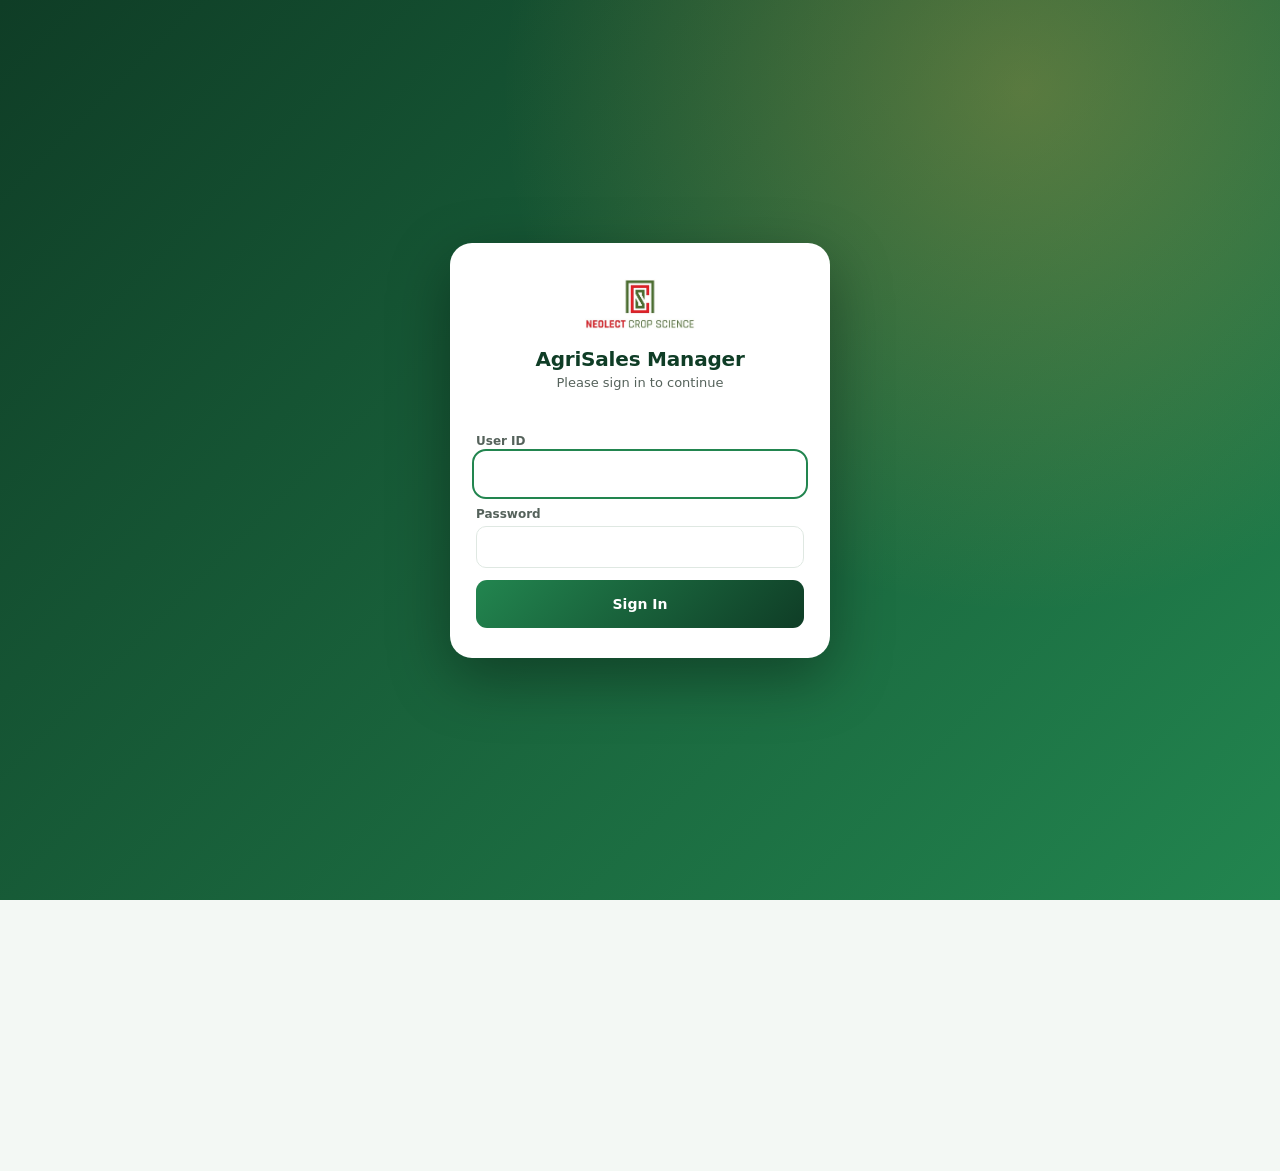
==== commit aebd0d97: "Add files via upload" ====
--- a/index.html
+++ b/index.html
@@ -517,6 +517,22 @@
 .pf-img{display:flex;gap:12px;align-items:center;} .pf-prev{width:96px;height:96px;border-radius:12px;border:1px dashed var(--line);display:grid;place-items:center;overflow:hidden;background:var(--light-green);color:var(--ink-400);font-size:12px;flex-shrink:0;}
 .pf-prev img{width:100%;height:100%;object-fit:cover;}
 .ir-vl{display:inline-flex;align-items:center;gap:3px;} .ir-vl small{font-size:11px;color:var(--ink-600);min-width:20px;} .ir-vol{background:#F4FAF6;border-color:var(--green-500);}
+
+/* NEOLECT / MARG-STYLE BILLING */
+.mk-brand{display:flex;align-items:center;gap:14px;} .mk-logo{height:64px;max-width:230px;background:#fff;border-radius:8px;padding:5px 8px;object-fit:contain;display:block;}
+.mk-t th,.mk-t td{border:1px solid #c9d3c9;} .mk-paper{border:2px solid var(--mk);}
+.mk-head{border-bottom:5px solid #D32F2F;}
+.brand-mark.has-logo,.login-card .logo.has-logo{background:#fff;width:auto;padding:3px 8px;} .brand-mark img{height:28px;display:block;} .login-card .logo.has-logo{height:62px;margin-bottom:12px;} .login-card .logo img{height:50px;}
+.bill-top{display:flex;align-items:center;justify-content:space-between;gap:12px;flex-wrap:wrap;background:#fff;border:1px solid var(--line);border-top:4px solid #D32F2F;border-radius:12px;padding:10px 14px;margin-bottom:12px;}
+.bill-top img{height:46px;display:block;} .bill-top .bt-r{text-align:right;font-size:12px;color:var(--ink-600);} .bill-top .bt-r b{display:block;font-size:17px;color:#4B6D30;letter-spacing:1px;}
+.bill-keys{font-size:11.5px;color:var(--ink-600);margin-top:8px;text-align:center;} .bill-keys kbd{background:#fff;border:1px solid var(--line);border-radius:5px;padding:1px 6px;font-size:11px;}
+@media print{.mk-paper{box-shadow:none;border-radius:0;} .mk-logo{height:60px;}}
+
+.ig-wrap{overflow-x:auto;margin-top:6px;} table.ig{width:100%;min-width:760px;border-collapse:collapse;font-size:12.5px;background:#fff;}
+table.ig th{background:#4B6D30;color:#fff;padding:8px 6px;text-align:left;font-size:11.5px;white-space:nowrap;} table.ig th.r,table.ig td.r{text-align:right;}
+table.ig td{border:1px solid #d5ddd5;padding:4px;vertical-align:middle;} table.ig input{width:100%;padding:7px 6px;border:1px solid transparent;border-radius:6px;background:#fffdf5;min-height:34px;font-size:12.5px;}
+table.ig input:focus{border-color:#4B6D30;outline:none;background:#fff;} table.ig .n{width:70px;text-align:right;} table.ig td.tot{text-align:right;font-weight:700;color:#173626;white-space:nowrap;} table.ig td.tot small{display:block;font-weight:400;color:#8a978f;font-size:10.5px;}
+table.ig .auto{background:#eaf5ee;}
 </style>
 </head>
 <body>
@@ -2342,11 +2358,11 @@
   var inv = DB.invoices.find(function(x){ return x.id === id; });
   if(!inv){ showToast("Create an invoice first"); return; }
   var cu = DB.customers.find(function(x){ return x.id === inv.customerId; }) || {};
-  MK = { id:id, edit:isAdmin(), bill: JSON.parse(JSON.stringify(inv.bill || {name:cu.name||"", address:((cu.address||"")+" "+(cu.city||"")).trim(), phone:cu.mobile||"", gstin:cu.gstin||""})), color:"#1F4D36", date:inv.date, discount:inv.discount||0,
+  MK = { id:id, edit:isAdmin(), bill: JSON.parse(JSON.stringify(inv.bill || {name:cu.name||"", address:((cu.address||"")+" "+(cu.city||"")).trim(), phone:cu.mobile||"", gstin:cu.gstin||""})), color:"#4B6D30", date:inv.date, discount:inv.discount||0,
          items: JSON.parse(JSON.stringify(inv.items)) };
   var html = modalHeader("Invoice Maker · " + esc(inv.invoiceNo)) +
     '<div class="mk-bar">' +
-      '<label>Colour <input type="color" value="#1F4D36" oninput="mkColor(this.value)"></label>' +
+      '<label>Colour <input type="color" value="#4B6D30" oninput="mkColor(this.value)"></label>' +
       (MK.edit ? '<button class="btn btn-primary btn-sm" onclick="mkSave()">💾 Save changes</button>' : '<span class="mk-muted">View only</span>') +
       '<button class="btn btn-secondary btn-sm" onclick="mkPrint()">🖨 Print / Save PDF</button><button class="btn btn-outline btn-sm" onclick="shareInvoice(MK.id)">📤 Share</button>' +
     '</div><div id="mkWrap">' + mkPaperHTML(MK.edit) + '</div>';
@@ -2381,7 +2397,7 @@
       '<td class="r">'+f(i,"gst",it.gst,"46px")+'%</td><td class="r" id="mk_b'+i+'">'+fmtMoney(it.qty*it.rate*(1+it.gst/100))+'</td></tr>';
   }).join("");
   return '<div class="mk-paper" id="mkPaper" style="--mk:'+MK.color+'">' +
-    '<div class="mk-head"><div><div class="mk-co">'+esc(s.companyName)+'</div><div class="mk-muted">'+esc(s.address||"")+'\n'+(s.phone?"Ph: "+esc(s.phone):"")+(s.email?" · "+esc(s.email):"")+(s.gstin?"\nGSTIN: "+esc(s.gstin):"")+'</div></div>' +
+    '<div class="mk-head"><div class="mk-brand">'+logoImg()+'<div><div class="mk-co">'+esc(s.companyName)+'</div><div class="mk-muted">'+esc(s.address||"")+'\n'+(s.phone?"Ph: "+esc(s.phone):"")+(s.email?" · "+esc(s.email):"")+(s.gstin?"\nGSTIN: "+esc(s.gstin):"")+'</div></div></div>' +
     '<div><div class="mk-title">TAX INVOICE</div><div class="mk-muted r">Original for Recipient</div></div></div>' +
     '<div class="mk-meta"><div class="mk-box" style="flex:1"><div class="mk-muted">BILL TO</div><b>'+bf("name","Customer name")+'</b><div class="mk-muted">'+bf("address","Address")+'</div><div class="mk-muted">'+bf("phone","Mobile")+'</div><div class="mk-muted">'+(edit?bf("gstin","GSTIN"):(b.gstin?"GSTIN: "+esc(b.gstin):""))+'</div></div>' +
     '<div class="mk-box"><div class="mk-muted">INVOICE NO</div><b>'+esc(inv.invoiceNo)+'</b><div class="mk-muted" style="margin-top:6px">DATE</div>' +
@@ -2448,12 +2464,6 @@
 (function(){
   var tb = document.querySelector(".topbar");
   window.addEventListener("scroll", function(){ tb.classList.toggle("scrolled", window.scrollY > 4); }, {passive:true});
-  // hero banner at the top of the dashboard (buttons call EXISTING functions)
-  document.getElementById("page-dashboard").insertAdjacentHTML("afterbegin",
-    '<div class="hero"><h2>Protect Your Crops<br>For a Healthier Future</h2><p>Quality crop protection products for better farming and higher productivity.</p>' +
-    '<div class="hero-btns"><button class="btn btn-primary hero-new" id="heroNew">🧾 Create Invoice</button><button class="btn btn-ghost" id="heroProducts">🧪 View Products</button></div></div>');
-  document.getElementById("heroNew").onclick = function(){ openInvoiceForm(); };
-  document.getElementById("heroProducts").onclick = function(){ showPage("products"); };
   // 3-step indicator on the invoice form (moves as you work down the form)
   var o = window.openInvoiceForm;
   window.openInvoiceForm = function(){
@@ -2545,10 +2555,75 @@
   renderInvoiceFormItems(); SC.cart = [];
 }
 
+
+/* ===== NEOLECT: logo, company name, Marg-style fast billing ===== */
+var COMPANY_LOGO="[data-uri]";
+function logoSrc(){ return (DB.settings&&DB.settings.logo)||COMPANY_LOGO; }
+function logoImg(){ return '<img class="mk-logo" src="'+logoSrc()+'" alt="Logo">'; }
+(function(){
+  var st=DB.settings; if(!st.companyName||st.companyName==="My Agro Company"){ st.companyName="Neolect Crop Science"; saveDB(); }
+  [].forEach.call(document.querySelectorAll(".brand-mark,.login-card .logo"),function(el){ el.classList.add("has-logo"); el.innerHTML='<img src="'+logoSrc()+'" alt="">'; });
+  var tb=document.querySelector(".topbar-actions");   // quick New Bill button (replaces the removed banner button)
+  if(tb){ tb.insertAdjacentHTML("afterbegin",'<button class="btn btn-sm" id="topNewBill" style="background:#D32F2F;color:#fff;min-height:36px">🧾 New Bill</button>'); document.getElementById("topNewBill").onclick=function(){ openInvoiceForm(); }; }
+  var o=window.openInvoiceForm;
+  window.openInvoiceForm=function(id){
+    o.apply(this,arguments);
+    var f=document.getElementById("invForm"); if(!f) return;
+    document.getElementById("modalBody").style.maxWidth="900px";
+    var no=id?(DB.invoices.find(function(x){return x.id===id;})||{}).invoiceNo:DB.settings.invPrefix+String(DB.counters.invoice+1).padStart(4,"0");
+    f.insertAdjacentHTML("afterbegin",'<div class="bill-top"><img src="'+logoSrc()+'" alt=""><div class="bt-r"><b>SALE INVOICE</b>Bill No: '+esc(no||"")+'</div></div>');
+    f.insertAdjacentHTML("beforeend",'<div class="bill-keys"><kbd>Enter</kbd> add product &nbsp; <kbd>F2</kbd> search product &nbsp; <kbd>F10</kbd> save &amp; print</div>');
+    var row=f.querySelector(".btn-row"), sp=document.createElement("button");
+    sp.type="button"; sp.className="btn btn-secondary"; sp.style.flex="1"; sp.textContent="🖨 Save & Print (F10)"; row.insertBefore(sp,row.lastElementChild);
+    var ps=document.getElementById("if_prodsearch"); setTimeout(function(){ ps.focus(); },60);
+    ps.addEventListener("keydown",function(e){ if(e.key==="Enter"){ e.preventDefault(); var first=document.querySelector("#if_prodresults .ac-item"); if(first){ first.click(); setTimeout(function(){ ps.focus(); },30); } } });
+    function go(print){
+      var before=DB.invoices.length; f.requestSubmit();
+      if(!document.getElementById("invForm")||DB.invoices.length>before||id){   // saved
+        var inv=id?DB.invoices.find(function(x){return x.id===id;}):DB.invoices[DB.invoices.length-1];
+        if(inv&&!document.getElementById("invForm")) setTimeout(function(){ openInvoiceMaker(inv.id); if(print) setTimeout(mkPrint,350); },120);
+      }
+    }
+    sp.onclick=function(){ go(true); };
+    f._saveprint=function(){ go(true); };
+    f.querySelector('button[type="submit"]').addEventListener("click",function(){ setTimeout(function(){ var l=DB.invoices[DB.invoices.length-1]; if(!document.getElementById("invForm")&&l&&!id&&l._seen!==1){ l._seen=1; setTimeout(function(){ openInvoiceMaker(l.id); },120); } },0); });
+  };
+  document.addEventListener("keydown",function(e){
+    var f=document.getElementById("invForm"); if(!f) return;
+    if(e.key==="F2"){ e.preventDefault(); document.getElementById("if_prodsearch").focus(); }
+    if(e.key==="F10"){ e.preventDefault(); f._saveprint&&f._saveprint(); }
+  });
+})();
+
+function setInvText(i,k,v){ invoiceFormItems[i][k]=v; if(k==="packing") renderInvoiceFormItems(); }
+window.renderInvoiceFormItems=function(){   // invoice grid: Brand | Technical | Packing | Qty (L/Kg) | Pcs | Price | Total
+  var el=document.getElementById("if_items"); if(!el) return;
+  invoiceFormItems.forEach(function(it){
+    if(!it._lv){ it._lv=1; var p=DB.products.find(function(x){return x.id===it.productId;});
+      if(p){ it.brand=it.brand||famOf(p); it.technical=it.technical||((p.activeIngredient||"")+" "+(p.formulation||"")).trim(); }
+      if(p&&PRICE_LEVEL!=="sellingPrice"&&it.rate===p.sellingPrice) it.rate=levelPrice(p); }
+    it.brand=it.brand||it.name;
+  });
+  var rows=invoiceFormItems.map(function(it,i){
+    var pk=packInfo(it.packing);
+    return '<tr><td>'+(i+1)+'</td>'+
+    '<td><input value="'+esc(it.brand||"")+'" onchange="setInvText('+i+',\'brand\',this.value)"></td>'+
+    '<td><input value="'+esc(it.technical||"")+'" onchange="setInvText('+i+',\'technical\',this.value)"></td>'+
+    '<td><input style="width:84px" value="'+esc(it.packing||"")+'" placeholder="1 Ltr" onchange="setInvText('+i+',\'packing\',this.value)"></td>'+
+    '<td>'+(pk?'<input class="n" type="number" min="0" step="any" value="'+volNum(it.qty,it.packing)+'" onchange="updateInvoiceItemVol('+i+',this.value)"> <small>'+pk.base+'</small>':'<span style="color:#aaa">-</span>')+'</td>'+
+    '<td><input class="n auto" type="number" min="0.01" step="any" value="'+it.qty+'" onchange="updateInvoiceItemQty('+i+',this.value)"></td>'+
+    '<td><input class="n" type="number" min="0" step="any" value="'+it.rate+'" onchange="updateInvoiceItemRate('+i+',this.value)"></td>'+
+    '<td class="tot">'+fmtMoney(it.qty*it.rate*(1+it.gst/100))+'<small>incl. GST '+it.gst+'%</small></td>'+
+    '<td><button type="button" class="ir-del" onclick="removeInvoiceItem('+i+')">✕</button></td></tr>';
+  }).join("");
+  el.innerHTML=invoiceFormItems.length?'<div class="ig-wrap"><table class="ig"><thead><tr><th>#</th><th>Brand Name</th><th>Technical Name</th><th>Packing</th><th class="r">Qty (Ltr/Kg)</th><th class="r">Pcs</th><th class="r">Price</th><th class="r">Total</th><th></th></tr></thead><tbody>'+rows+'</tbody></table></div>':'<div class="hint" style="color:var(--ink-400);font-size:12.5px;padding:8px 0;">No products added yet. Type a product name above and press Enter.</div>';
+  var d=document.getElementById("if_discount"), disc=parseFloat(d?d.value:0)||0, t=computeTotals(invoiceFormItems,disc);
+  document.getElementById("if_totals").innerHTML='<div class="tr"><span>Subtotal</span><span>'+fmtMoney(t.subtotal)+'</span></div><div class="tr"><span>GST</span><span>'+fmtMoney(t.gstTotal)+'</span></div><div class="tr"><span>Discount</span><span>-'+fmtMoney(disc)+'</span></div><div class="tr grand"><span>Grand Total</span><span>'+fmtMoney(t.total)+'</span></div>';
+};
 document.getElementById("companyNameTop").textContent = DB.settings.companyName || "AgriSales Manager";
 var lastPage = null;
 try{ lastPage = localStorage.getItem("agrisales_last_page"); }catch(e){}
 showPage(lastPage && PAGE_TITLES[lastPage] ? lastPage : "dashboard");
 </script>
 </body>
-</html>
+</html>
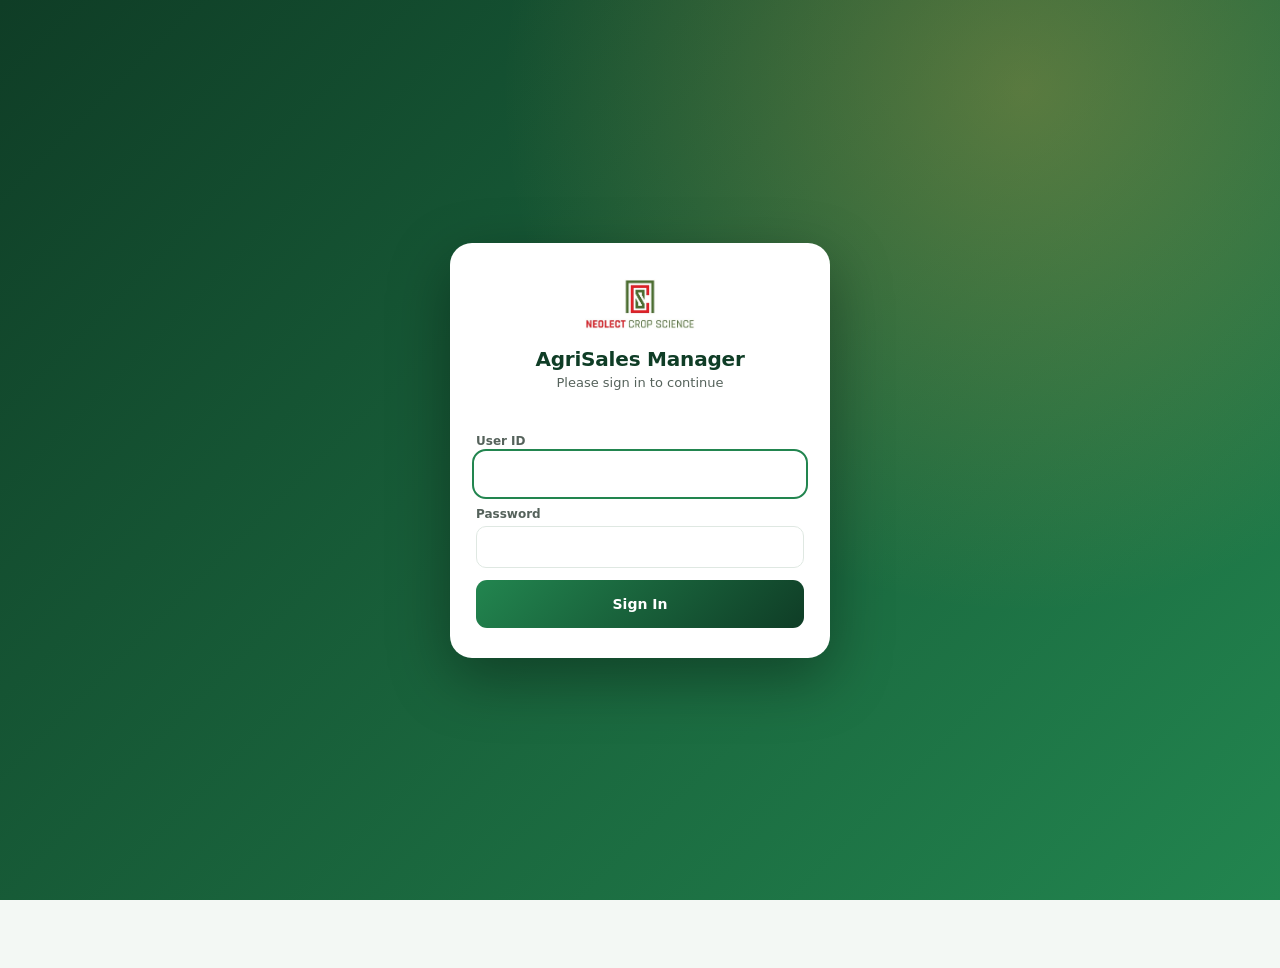
==== commit 66326483: "Add files via upload" ====
--- a/index.html
+++ b/index.html
@@ -2620,6 +2620,26 @@
   var d=document.getElementById("if_discount"), disc=parseFloat(d?d.value:0)||0, t=computeTotals(invoiceFormItems,disc);
   document.getElementById("if_totals").innerHTML='<div class="tr"><span>Subtotal</span><span>'+fmtMoney(t.subtotal)+'</span></div><div class="tr"><span>GST</span><span>'+fmtMoney(t.gstTotal)+'</span></div><div class="tr"><span>Discount</span><span>-'+fmtMoney(disc)+'</span></div><div class="tr grand"><span>Grand Total</span><span>'+fmtMoney(t.total)+'</span></div>';
 };
+/* ===== NEOLECT PRODUCT LIST (from bulk_products_0_GST.txt) =====
+   Row = [Brand, Category, Packing, Unit, MRP, Selling, Dealer, Wholesale, Technical name]
+   GST is 0 for all. Change BULK_DEFAULT_STOCK to set starting stock (pcs) for every product. */
+var BULK_DEFAULT_STOCK = 100;
+var BULK_PRODUCTS = [["ABBORT","Insecticides","250 ML","Pcs",130.0,130.0,130.0,130.0,"Abamectin 1.9% EC"],["ABBORT","Insecticides","500 ML","Pcs",260.0,260.0,260.0,260.0,"Abamectin 1.9% EC"],["ABBORT","Insecticides","1 LTR","Pcs",500.0,500.0,500.0,500.0,"Abamectin 1.9% EC"],["NEOPRIDE","Insecticides","100 GM","Pcs",50.0,50.0,50.0,50.0,"Acetamiprid 20% SP"],["NEOPRIDE","Insecticides","250 GM","Pcs",125.0,125.0,125.0,125.0,"Acetamiprid 20% SP"],["NEO PHATE","Insecticides","250 GM","Pcs",100.0,100.0,100.0,100.0,"Acephate 75% SP"],["NEO PHATE","Insecticides","500 GM","Pcs",200.0,200.0,200.0,200.0,"Acephate 75% SP"],["NEO PHATE","Insecticides","1 KG","Pcs",380.0,380.0,380.0,380.0,"Acephate 75% SP"],["NEO LENEER","Insecticides","250 GM","Pcs",130.0,130.0,130.0,130.0,"Acephate 50% + Fipronil 5% WDG"],["NEO LENEER","Insecticides","500 GM","Pcs",250.0,250.0,250.0,250.0,"Acephate 50% + Fipronil 5% WDG"],["NEO LENEER","Insecticides","1 KG","Pcs",480.0,480.0,480.0,480.0,"Acephate 50% + Fipronil 5% WDG"],["NEO LONCER","Insecticides","250 GM","Pcs",110.0,110.0,110.0,110.0,"Acephate 50% + Imidacloprid 1.8% SP"],["NEO LONCER","Insecticides","500 GM","Pcs",200.0,200.0,200.0,200.0,"Acephate 50% + Imidacloprid 1.8% SP"],["NEO LONCER","Insecticides","1 KG","Pcs",400.0,400.0,400.0,400.0,"Acephate 50% + Imidacloprid 1.8% SP"],["ALFA CYPE","Insecticides","250 ML","Pcs",100.0,100.0,100.0,100.0,"Alphacypermethrin 10% EC"],["ALFA CYPE","Insecticides","500 ML","Pcs",195.0,195.0,195.0,195.0,"Alphacypermethrin 10% EC"],["ALFA CYPE","Insecticides","1 LTR","Pcs",370.0,370.0,370.0,370.0,"Alphacypermethrin 10% EC"],["BEN STAR","Insecticides","250 ML","Pcs",170.0,170.0,170.0,170.0,"Bifenthrin 10% EC"],["BEN STAR","Insecticides","500 ML","Pcs",310.0,310.0,310.0,310.0,"Bifenthrin 10% EC"],["BEN STAR","Insecticides","1 LTR","Pcs",600.0,600.0,600.0,600.0,"Bifenthrin 10% EC"],["B-FEZIN","Insecticides","250 ML","Pcs",110.0,110.0,110.0,110.0,"Buprofezin 25% SC"],["B-FEZIN","Insecticides","500 ML","Pcs",210.0,210.0,210.0,210.0,"Buprofezin 25% SC"],["B-FEZIN","Insecticides","1 LTR","Pcs",400.0,400.0,400.0,400.0,"Buprofezin 25% SC"],["B-PHATE","Insecticides","250 GM","Pcs",110.0,110.0,110.0,110.0,"Buprofenzin 15% + Acephate 35% WP"],["B-PHATE","Insecticides","500 GM","Pcs",200.0,200.0,200.0,200.0,"Buprofenzin 15% + Acephate 35% WP"],["B-PHATE","Insecticides","1 KG","Pcs",400.0,400.0,400.0,400.0,"Buprofenzin 15% + Acephate 35% WP"],["B-FEZIN GOLD","Insecticides","250 ML","Pcs",160.0,160.0,160.0,160.0,"Buprofezin 23.1% w/w + Fipronil 3.85% W/W SC"],["B-FEZIN GOLD","Insecticides","500 ML","Pcs",310.0,310.0,310.0,310.0,"Buprofezin 23.1% w/w + Fipronil 3.85% W/W SC"],["B-FEZIN GOLD","Insecticides","1 LTR","Pcs",600.0,600.0,600.0,600.0,"Buprofezin 23.1% w/w + Fipronil 3.85% W/W SC"],["CAP TOP 4G","Insecticides","5 KG","Pcs",250.0,250.0,250.0,250.0,"Cartap Hydrochloride 4% GR"],["CAP TOP 4G","Insecticides","1 KG","Pcs",70.0,70.0,70.0,70.0,"Cartap Hydrochloride 4% GR"],["CAP TOP 50","Insecticides","100 GM","Pcs",140.0,140.0,140.0,140.0,"Cartap Hydrochloride 50% SP"],["CAP TOP 50","Insecticides","250 GM","Pcs",335.0,335.0,335.0,335.0,"Cartap Hydrochloride 50% SP"],["CAP TOP 50","Insecticides","500 GM","Pcs",660.0,660.0,660.0,660.0,"Cartap Hydrochloride 50% SP"],["NEO PLUS","Insecticides","30 ML","Pcs",75.0,75.0,75.0,75.0,"Chlorantraniliprole 18.5% SC"],["NEO PLUS","Insecticides","60 ML","Pcs",146.0,146.0,146.0,146.0,"Chlorantraniliprole 18.5% SC"],["NEO PLUS","Insecticides","150 ML","Pcs",360.0,360.0,360.0,360.0,"Chlorantraniliprole 18.5% SC"],["NEO PLUS","Insecticides","250 ML","Pcs",600.0,600.0,600.0,600.0,"Chlorantraniliprole 18.5% SC"],["FORTUNER","Insecticides","4 KG","Pcs",250.0,250.0,250.0,250.0,"Chlorantraniliprole 0.4% w/w GR"],["FORTUNER","Insecticides","1 KG","Pcs",70.0,70.0,70.0,70.0,"Chlorantraniliprole 0.4% w/w GR"],["CLAMPI GOLD","Insecticides","100 ML","Pcs",65.0,65.0,65.0,65.0,"Chlorantraniliprole 4.3% w/w + Abamectin 1.7% w/w SC"],["CLAMPI GOLD","Insecticides","250 ML","Pcs",145.0,145.0,145.0,145.0,"Chlorantraniliprole 4.3% w/w + Abamectin 1.7% w/w SC"],["CLAMPI GOLD","Insecticides","500 ML","Pcs",285.0,285.0,285.0,285.0,"Chlorantraniliprole 4.3% w/w + Abamectin 1.7% w/w SC"],["CLAMPI GOLD","Insecticides","1 LTR","Pcs",550.0,550.0,550.0,550.0,"Chlorantraniliprole 4.3% w/w + Abamectin 1.7% w/w SC"],["CMPI GO","Insecticides","100 ML","Pcs",90.0,90.0,90.0,90.0,"Chlorantraniliprole 9.3% + Lambda-Cyhalothrin 4.6% ZC"],["CMPI GO","Insecticides","250 ML","Pcs",210.0,210.0,210.0,210.0,"Chlorantraniliprole 9.3% + Lambda-Cyhalothrin 4.6% ZC"],["CMPI GO","Insecticides","500 ML","Pcs",410.0,410.0,410.0,410.0,"Chlorantraniliprole 9.3% + Lambda-Cyhalothrin 4.6% ZC"],["CMPI GO","Insecticides","1 LTR","Pcs",800.0,800.0,800.0,800.0,"Chlorantraniliprole 9.3% + Lambda-Cyhalothrin 4.6% ZC"],["CLAMPI SILVER","Insecticides","100 ML","Pcs",75.0,75.0,75.0,75.0,"Chlorantraniliprole 8.8% + Thiamethoxam 17.5% SC"],["CLAMPI SILVER","Insecticides","250 ML","Pcs",170.0,170.0,170.0,170.0,"Chlorantraniliprole 8.8% + Thiamethoxam 17.5% SC"],["CLAMPI SILVER","Insecticides","500 ML","Pcs",335.0,335.0,335.0,335.0,"Chlorantraniliprole 8.8% + Thiamethoxam 17.5% SC"],["CLAMPI SILVER","Insecticides","1 LTR","Pcs",650.0,650.0,650.0,650.0,"Chlorantraniliprole 8.8% + Thiamethoxam 17.5% SC"],["KLOREX 10 GR","Insecticides","5 KG","Pcs",250.0,250.0,250.0,250.0,"Chlorpyriphos 10% GR"],["KLOREX 10 GR","Insecticides","1 KG","Pcs",70.0,70.0,70.0,70.0,"Chlorpyriphos 10% GR"],["KLOREX 50","Insecticides","250 ML","Pcs",110.0,110.0,110.0,110.0,"Chloropyriphose 50% EC"],["KLOREX 50","Insecticides","500 ML","Pcs",210.0,210.0,210.0,210.0,"Chloropyriphose 50% EC"],["KLOREX 50","Insecticides","1 LTR","Pcs",400.0,400.0,400.0,400.0,"Chloropyriphose 50% EC"],["KLOREX 505","Insecticides","250 ML","Pcs",115.0,115.0,115.0,115.0,"Chloropyriphose 50% + Cyper 5%"],["KLOREX 505","Insecticides","500 ML","Pcs",230.0,230.0,230.0,230.0,"Chloropyriphose 50% + Cyper 5%"],["KLOREX 505","Insecticides","1 LTR","Pcs",440.0,440.0,440.0,440.0,"Chloropyriphose 50% + Cyper 5%"],["KLOREX 20","Insecticides","250 ML","Pcs",80.0,80.0,80.0,80.0,"Clorophyriphose 20% EC"],["KLOREX 20","Insecticides","500 ML","Pcs",150.0,150.0,150.0,150.0,"Clorophyriphose 20% EC"],["KLOREX 20","Insecticides","1 LTR","Pcs",280.0,280.0,280.0,280.0,"Clorophyriphose 20% EC"],["NEO CYPE 25","Insecticides","250 ML","Pcs",100.0,100.0,100.0,100.0,"Cypermethrin 25% EC"],["NEO CYPE 25","Insecticides","500 ML","Pcs",185.0,185.0,185.0,185.0,"Cypermethrin 25% EC"],["NEO CYPE 25","Insecticides","1 LTR","Pcs",350.0,350.0,350.0,350.0,"Cypermethrin 25% EC"],["NEO CYPE 10","Insecticides","500 ML","Pcs",150.0,150.0,150.0,150.0,"Cypermethrin 10% EC"],["NEO CYPE 10","Insecticides","1 LTR","Pcs",280.0,280.0,280.0,280.0,"Cypermethrin 10% EC"],["D-METH","Insecticides","250 ML","Pcs",260.0,260.0,260.0,260.0,"Deltamethrin 11% w/w EC"],["D-METH","Insecticides","500 ML","Pcs",485.0,485.0,485.0,485.0,"Deltamethrin 11% w/w EC"],["D-METH","Insecticides","1 LTR","Pcs",950.0,950.0,950.0,950.0,"Deltamethrin 11% w/w EC"],["DIRON 50","Insecticides","100 GM","Pcs",110.0,110.0,110.0,110.0,"Diafenthiuron 50% WP"],["DIRON 50","Insecticides","250 GM","Pcs",250.0,250.0,250.0,250.0,"Diafenthiuron 50% WP"],["DIRON 50","Insecticides","500 GM","Pcs",500.0,500.0,500.0,500.0,"Diafenthiuron 50% WP"],["DIRON","Insecticides","100 ML","Pcs",100.0,100.0,100.0,100.0,"Diafenthuiron 47.8% w/w SC"],["DIRON","Insecticides","250 ML","Pcs",235.0,235.0,235.0,235.0,"Diafenthuiron 47.8% w/w SC"],["DIRON","Insecticides","500 ML","Pcs",450.0,450.0,450.0,450.0,"Diafenthuiron 47.8% w/w SC"],["DIRON -OFF","Insecticides","100 ML","Pcs",145.0,145.0,145.0,145.0,"Diafenthiuron 47% + Bifenthrin 9.4% SC"],["DIRON -OFF","Insecticides","250 ML","Pcs",350.0,350.0,350.0,350.0,"Diafenthiuron 47% + Bifenthrin 9.4% SC"],["DIRON -OFF","Insecticides","500 ML","Pcs",680.0,680.0,680.0,680.0,"Diafenthiuron 47% + Bifenthrin 9.4% SC"],["ROCKET","Insecticides","250 ML","Pcs",160.0,160.0,160.0,160.0,"Dimethoate 30% EC"],["ROCKET","Insecticides","500 ML","Pcs",285.0,285.0,285.0,285.0,"Dimethoate 30% EC"],["ROCKET","Insecticides","1 LTR","Pcs",550.0,550.0,550.0,550.0,"Dimethoate 30% EC"],["D-FURAN","Insecticides","50 GM","Pcs",85.0,85.0,85.0,85.0,"Dinotefuran 20% w/w SG"],["D-FURAN","Insecticides","100 GM","Pcs",165.0,165.0,165.0,165.0,"Dinotefuran 20% w/w SG"],["D-FURAN","Insecticides","250 GM","Pcs",380.0,380.0,380.0,380.0,"Dinotefuran 20% w/w SG"],["D-FURAN","Insecticides","500 GM","Pcs",750.0,750.0,750.0,750.0,"Dinotefuran 20% w/w SG"],["CHECK MATE -D","Insecticides","50 GM","Pcs",85.0,85.0,85.0,85.0,"Dinotefuran 15% + Pymetrozine 45% WG"],["CHECK MATE -D","Insecticides","150 GM","Pcs",250.0,250.0,250.0,250.0,"Dinotefuran 15% + Pymetrozine 45% WG"],["LARVA GOLD","Insecticides","250 ML","Pcs",180.0,180.0,180.0,180.0,"Emamectin Benzoate 1.9% EC"],["LARVA GOLD","Insecticides","500 ML","Pcs",345.0,345.0,345.0,345.0,"Emamectin Benzoate 1.9% EC"],["LARVA GOLD","Insecticides","1 LTR","Pcs",680.0,680.0,680.0,680.0,"Emamectin Benzoate 1.9% EC"],["NEO CLAIM","Insecticides","50 GM","Pcs",45.0,45.0,45.0,45.0,"Emamectin Benzoate 5% SG"],["NEO CLAIM","Insecticides","100 GM","Pcs",80.0,80.0,80.0,80.0,"Emamectin Benzoate 5% SG"],["NEO CLAIM","Insecticides","250 GM","Pcs",200.0,200.0,200.0,200.0,"Emamectin Benzoate 5% SG"],["NEO CLAIM","Insecticides","500 GM","Pcs",400.0,400.0,400.0,400.0,"Emamectin Benzoate 5% SG"],["CLAIM STAR","Insecticides","100 GM","Pcs",75.0,75.0,75.0,75.0,"Emamectin Benzoate 3.0% + Thiamethoxam 12.0% WG"],["CLAIM STAR","Insecticides","250 GM","Pcs",155.0,155.0,155.0,155.0,"Emamectin Benzoate 3.0% + Thiamethoxam 12.0% WG"],["CLAIM STAR","Insecticides","500 GM","Pcs",290.0,290.0,290.0,290.0,"Emamectin Benzoate 3.0% + Thiamethoxam 12.0% WG"],["ICON","Insecticides","250 ML","Pcs",125.0,125.0,125.0,125.0,"Ethion 50% EC"],["ICON","Insecticides","500 ML","Pcs",240.0,240.0,240.0,240.0,"Ethion 50% EC"],["ICON","Insecticides","1 LTR","Pcs",460.0,460.0,460.0,460.0,"Ethion 50% EC"],["ECOTHRIN 405","Insecticides","250 ML","Pcs",140.0,140.0,140.0,140.0,"Ethion 40% + Cypermethrin 5% EC"],["ECOTHRIN 405","Insecticides","500 ML","Pcs",260.0,260.0,260.0,260.0,"Ethion 40% + Cypermethrin 5% EC"],["ECOTHRIN 405","Insecticides","1 LTR","Pcs",500.0,500.0,500.0,500.0,"Ethion 40% + Cypermethrin 5% EC"],["FEN CARB 50","Insecticides","250 ML","Pcs",135.0,135.0,135.0,135.0,"Fenobucarb (B.P.M.C) 50% EC"],["FEN CARB 50","Insecticides","500 ML","Pcs",250.0,250.0,250.0,250.0,"Fenobucarb (B.P.M.C) 50% EC"],["FEN CARB 50","Insecticides","1 LTR","Pcs",460.0,460.0,460.0,460.0,"Fenobucarb (B.P.M.C) 50% EC"],["FEN MITE","Insecticides","250 ML","Pcs",180.0,180.0,180.0,180.0,"Fenpyroximate 5% EC"],["FEN MITE","Insecticides","500 ML","Pcs",330.0,330.0,330.0,330.0,"Fenpyroximate 5% EC"],["FEN MITE","Insecticides","1 LTR","Pcs",640.0,640.0,640.0,640.0,"Fenpyroximate 5% EC"],["FACTOR","Insecticides","5 KG","Pcs",240.0,240.0,240.0,240.0,"Fipronil 0.3% w/w GR"],["FACTOR","Insecticides","1 KG","Pcs",65.0,65.0,65.0,65.0,"Fipronil 0.3% w/w GR"],["FACTOR PLUS","Insecticides","4 KG","Pcs",250.0,250.0,250.0,250.0,"Fipronil 0.6% w/w GR"],["FACTOR PLUS","Insecticides","1 KG","Pcs",75.0,75.0,75.0,75.0,"Fipronil 0.6% w/w GR"],["FIPI-5","Insecticides","250 ML","Pcs",100.0,100.0,100.0,100.0,"Fipronil 5% SC"],["FIPI-5","Insecticides","500 ML","Pcs",180.0,180.0,180.0,180.0,"Fipronil 5% SC"],["FIPI-5","Insecticides","1 LTR","Pcs",350.0,350.0,350.0,350.0,"Fipronil 5% SC"],["FIPI-GOLD","Insecticides","100 ML","Pcs",130.0,130.0,130.0,130.0,"Fipronil 18.87% w/w SC"],["FIPI-GOLD","Insecticides","250 ML","Pcs",310.0,310.0,310.0,310.0,"Fipronil 18.87% w/w SC"],["FIPI-GOLD","Insecticides","500 ML","Pcs",610.0,610.0,610.0,610.0,"Fipronil 18.87% w/w SC"],["FIPI-GOLD","Insecticides","1 LTR","Pcs",1200.0,1200.0,1200.0,1200.0,"Fipronil 18.87% w/w SC"],["FIMIDA","Insecticides","50 GM","Pcs",190.0,190.0,190.0,190.0,"Fipronil 40% + Imidacloprid 40% WG"],["FIMIDA","Insecticides","100 GM","Pcs",350.0,350.0,350.0,350.0,"Fipronil 40% + Imidacloprid 40% WG"],["FIMIDA","Insecticides","250 GM","Pcs",850.0,850.0,850.0,850.0,"Fipronil 40% + Imidacloprid 40% WG"],["NEO JUMP","Insecticides","100 GM","Pcs",450.0,450.0,450.0,450.0,"Fipronil 80% WG"],["NEO JUMP","Insecticides","250 GM","Pcs",1100.0,1100.0,1100.0,1100.0,"Fipronil 80% WG"],["IMP PRO","Insecticides","250 ML","Pcs",150.0,150.0,150.0,150.0,"Imidacloprid 17.8% SL"],["IMP PRO","Insecticides","500 ML","Pcs",285.0,285.0,285.0,285.0,"Imidacloprid 17.8% SL"],["IMP PRO","Insecticides","1 LTR","Pcs",550.0,550.0,550.0,550.0,"Imidacloprid 17.8% SL"],["IMP","Insecticides","250 ML","Pcs",150.0,150.0,150.0,150.0,"Imidacloprid 30.5% SC"],["IMP","Insecticides","500 ML","Pcs",285.0,285.0,285.0,285.0,"Imidacloprid 30.5% SC"],["IMP","Insecticides","1 LTR","Pcs",550.0,550.0,550.0,550.0,"Imidacloprid 30.5% SC"],["IMP STAR","Insecticides","100 ML","Pcs",100.0,100.0,100.0,100.0,"Imidacloprid 48% FS"],["IMP STAR","Insecticides","250 ML","Pcs",235.0,235.0,235.0,235.0,"Imidacloprid 48% FS"],["IMP STAR","Insecticides","500 ML","Pcs",460.0,460.0,460.0,460.0,"Imidacloprid 48% FS"],["IMP STAR","Insecticides","1 LTR","Pcs",900.0,900.0,900.0,900.0,"Imidacloprid 48% FS"],["ADMIDA","Insecticides","30 GM","Pcs",60.0,60.0,60.0,60.0,"Imidacloprid 70% WG"],["ADMIDA","Insecticides","50 GM","Pcs",90.0,90.0,90.0,90.0,"Imidacloprid 70% WG"],["ADMIDA","Insecticides","100 GM","Pcs",160.0,160.0,160.0,160.0,"Imidacloprid 70% WG"],["ADMIDA","Insecticides","250 GM","Pcs",380.0,380.0,380.0,380.0,"Imidacloprid 70% WG"],["LIM PLUS","Insecticides","250 ML","Pcs",135.0,135.0,135.0,135.0,"Imidacloprid 6% + Lambda cyhalothrin 4% SL"],["LIM PLUS","Insecticides","500 ML","Pcs",260.0,260.0,260.0,260.0,"Imidacloprid 6% + Lambda cyhalothrin 4% SL"],["LIM PLUS","Insecticides","1 LTR","Pcs",500.0,500.0,500.0,500.0,"Imidacloprid 6% + Lambda cyhalothrin 4% SL"],["NEO CRAB","Insecticides","100 ML","Pcs",150.0,150.0,150.0,150.0,"Indoxacarb 14.5% SC"],["NEO CRAB","Insecticides","250 ML","Pcs",350.0,350.0,350.0,350.0,"Indoxacarb 14.5% SC"],["NEO CRAB","Insecticides","500 ML","Pcs",680.0,680.0,680.0,680.0,"Indoxacarb 14.5% SC"],["NEO CRAB","Insecticides","1 LTR","Pcs",1330.0,1330.0,1330.0,1330.0,"Indoxacarb 14.5% SC"],["LIM GOLD","Insecticides","250 ML","Pcs",90.0,90.0,90.0,90.0,"Lambda Cyhalothrin 5% EC"],["LIM GOLD","Insecticides","500 ML","Pcs",175.0,175.0,175.0,175.0,"Lambda Cyhalothrin 5% EC"],["LIM GOLD","Insecticides","1 LTR","Pcs",330.0,330.0,330.0,330.0,"Lambda Cyhalothrin 5% EC"],["LIM SILVER","Insecticides","500 ML","Pcs",145.0,145.0,145.0,145.0,"Lambda Cyhalothrin 2.5% EC"],["LIM SILVER","Insecticides","1 LTR","Pcs",270.0,270.0,270.0,270.0,"Lambda Cyhalothrin 2.5% EC"],["JACKSUN","Insecticides","500 ML","Pcs",135.0,135.0,135.0,135.0,"Lambda Cyhalothrin 4.9% CS"],["JACKSUN","Insecticides","1 LTR","Pcs",250.0,250.0,250.0,250.0,"Lambda Cyhalothrin 4.9% CS"],["M-THION 50","Insecticides","250 ML","Pcs",130.0,130.0,130.0,130.0,"Malathion 50% EC"],["M-THION 50","Insecticides","500 ML","Pcs",235.0,235.0,235.0,235.0,"Malathion 50% EC"],["M-THION 50","Insecticides","1 LTR","Pcs",450.0,450.0,450.0,450.0,"Malathion 50% EC"],["NEO POWER 3","Insecticides","500 ML","Pcs",170.0,170.0,170.0,170.0,"Neem Oil 300 ppm"],["NEO POWER 3","Insecticides","1 LTR","Pcs",330.0,330.0,330.0,330.0,"Neem Oil 300 ppm"],["NEO POWER 10","Insecticides","500 ML","Pcs",250.0,250.0,250.0,250.0,"Neem Oil 10000 ppm"],["NEO POWER 10","Insecticides","1 LTR","Pcs",480.0,480.0,480.0,480.0,"Neem Oil 10000 ppm"],["ENOVA","Insecticides","100 ML","Pcs",190.0,190.0,190.0,190.0,"Novaluron 10% EC"],["ENOVA","Insecticides","250 ML","Pcs",445.0,445.0,445.0,445.0,"Novaluron 10% EC"],["ENOVA","Insecticides","500 ML","Pcs",850.0,850.0,850.0,850.0,"Novaluron 10% EC"],["ENOVA","Insecticides","1 LTR","Pcs",1685.0,1685.0,1685.0,1685.0,"Novaluron 10% EC"],["ENOVA GOLD","Insecticides","100 ML","Pcs",130.0,130.0,130.0,130.0,"Novaluran 5.25% + Emamectin Benzoate 0.9% w/w SC"],["ENOVA GOLD","Insecticides","250 ML","Pcs",310.0,310.0,310.0,310.0,"Novaluran 5.25% + Emamectin Benzoate 0.9% w/w SC"],["ENOVA GOLD","Insecticides","500 ML","Pcs",610.0,610.0,610.0,610.0,"Novaluran 5.25% + Emamectin Benzoate 0.9% w/w SC"],["ENOVA GOLD","Insecticides","1 LTR","Pcs",1200.0,1200.0,1200.0,1200.0,"Novaluran 5.25% + Emamectin Benzoate 0.9% w/w SC"],["NEOPRO 50","Insecticides","250 ML","Pcs",135.0,135.0,135.0,135.0,"Profenophos 50% EC"],["NEOPRO 50","Insecticides","500 ML","Pcs",235.0,235.0,235.0,235.0,"Profenophos 50% EC"],["NEOPRO 50","Insecticides","1 LTR","Pcs",450.0,450.0,450.0,450.0,"Profenophos 50% EC"],["NEOPRO 404","Insecticides","250 ML","Pcs",140.0,140.0,140.0,140.0,"Profenofos 40% + Cypermethrin 4% EC"],["NEOPRO 404","Insecticides","500 ML","Pcs",240.0,240.0,240.0,240.0,"Profenofos 40% + Cypermethrin 4% EC"],["NEOPRO 404","Insecticides","1 LTR","Pcs",480.0,480.0,480.0,480.0,"Profenofos 40% + Cypermethrin 4% EC"],["CHECK MATE 50","Insecticides","50 GM","Pcs",90.0,90.0,90.0,90.0,"Pymetrozine 50% WG"],["CHECK MATE 50","Insecticides","100 GM","Pcs",160.0,160.0,160.0,160.0,"Pymetrozine 50% WG"],["CHECK MATE 50","Insecticides","250 GM","Pcs",380.0,380.0,380.0,380.0,"Pymetrozine 50% WG"],["CHECK MATE 50","Insecticides","500 GM","Pcs",750.0,750.0,750.0,750.0,"Pymetrozine 50% WG"],["PYROX-10","Insecticides","250 ML","Pcs",170.0,170.0,170.0,170.0,"Pyriproxyfen 10% EC"],["PYROX-10","Insecticides","500 ML","Pcs",310.0,310.0,310.0,310.0,"Pyriproxyfen 10% EC"],["PYROX-10","Insecticides","1 LTR","Pcs",600.0,600.0,600.0,600.0,"Pyriproxyfen 10% EC"],["PYROXYTHRIN","Insecticides","100 ML","Pcs",115.0,115.0,115.0,115.0,"Pyriproxyfen 10% + Bifenthrin 10% w/w EC"],["PYROXYTHRIN","Insecticides","250 ML","Pcs",250.0,250.0,250.0,250.0,"Pyriproxyfen 10% + Bifenthrin 10% w/w EC"],["PYROXYTHRIN","Insecticides","500 ML","Pcs",485.0,485.0,485.0,485.0,"Pyriproxyfen 10% + Bifenthrin 10% w/w EC"],["PYROXYTHRIN","Insecticides","1 LTR","Pcs",950.0,950.0,950.0,950.0,"Pyriproxyfen 10% + Bifenthrin 10% w/w EC"],["TRIKAL","Insecticides","100 ML","Pcs",120.0,120.0,120.0,120.0,"Pyriproxyfen 8% + Dinotefuran 5% + Diafenthiuron 18% SC"],["TRIKAL","Insecticides","250 ML","Pcs",285.0,285.0,285.0,285.0,"Pyriproxyfen 8% + Dinotefuran 5% + Diafenthiuron 18% SC"],["TRIKAL","Insecticides","500 ML","Pcs",560.0,560.0,560.0,560.0,"Pyriproxyfen 8% + Dinotefuran 5% + Diafenthiuron 18% SC"],["TRIKAL","Insecticides","1 LTR","Pcs",1100.0,1100.0,1100.0,1100.0,"Pyriproxyfen 8% + Dinotefuran 5% + Diafenthiuron 18% SC"],["KHATAM","Insecticides","250 ML","Pcs",170.0,170.0,170.0,170.0,"Quinalphos 25% EC"],["KHATAM","Insecticides","500 ML","Pcs",310.0,310.0,310.0,310.0,"Quinalphos 25% EC"],["KHATAM","Insecticides","1 LTR","Pcs",600.0,600.0,600.0,600.0,"Quinalphos 25% EC"],["THIOSOL","Insecticides","100 GM","Pcs",55.0,55.0,55.0,55.0,"Thiamethoxam 25% WG"],["THIOSOL","Insecticides","250 GM","Pcs",115.0,115.0,115.0,115.0,"Thiamethoxam 25% WG"],["THIOSOL","Insecticides","500 GM","Pcs",210.0,210.0,210.0,210.0,"Thiamethoxam 25% WG"],["THIOSOL","Insecticides","1 KG","Pcs",390.0,390.0,390.0,390.0,"Thiamethoxam 25% WG"],["THIOSOL MAX","Insecticides","500 ML","Pcs",270.0,270.0,270.0,270.0,"Thiamethoxam 30% FS"],["THIOSOL MAX","Insecticides","1 LTR","Pcs",520.0,520.0,520.0,520.0,"Thiamethoxam 30% FS"],["THIOSOL GOLD","Insecticides","250 ML","Pcs",160.0,160.0,160.0,160.0,"Thiomethoxam 12.6% + Lamda Cyhalothrin 9.5% ZC"],["THIOSOL GOLD","Insecticides","500 ML","Pcs",310.0,310.0,310.0,310.0,"Thiomethoxam 12.6% + Lamda Cyhalothrin 9.5% ZC"],["THIOSOL GOLD","Insecticides","1 LTR","Pcs",600.0,600.0,600.0,600.0,"Thiomethoxam 12.6% + Lamda Cyhalothrin 9.5% ZC"],["TAIFUN","Insecticides","100 ML","Pcs",130.0,130.0,130.0,130.0,"Tolfenpyrad 15% EC"],["TAIFUN","Insecticides","250 ML","Pcs",295.0,295.0,295.0,295.0,"Tolfenpyrad 15% EC"],["TAIFUN","Insecticides","500 ML","Pcs",570.0,570.0,570.0,570.0,"Tolfenpyrad 15% EC"],["TAIFUN","Insecticides","1 LTR","Pcs",1100.0,1100.0,1100.0,1100.0,"Tolfenpyrad 15% EC"],["AZOXY SILVER","Fungicides","100 ML","Pcs",90.0,90.0,90.0,90.0,"Azoxystrobin 23% SC"],["AZOXY SILVER","Fungicides","250 ML","Pcs",210.0,210.0,210.0,210.0,"Azoxystrobin 23% SC"],["AZOXY SILVER","Fungicides","500 ML","Pcs",400.0,400.0,400.0,400.0,"Azoxystrobin 23% SC"],["AZOXY OPTI","Fungicides","100 ML","Pcs",75.0,75.0,75.0,75.0,"Azoxystrobin 4.8% w/w + Chlorothalonil 40.0% w/w SC"],["AZOXY OPTI","Fungicides","250 ML","Pcs",175.0,175.0,175.0,175.0,"Azoxystrobin 4.8% w/w + Chlorothalonil 40.0% w/w SC"],["AZOXY OPTI","Fungicides","500 ML","Pcs",330.0,330.0,330.0,330.0,"Azoxystrobin 4.8% w/w + Chlorothalonil 40.0% w/w SC"],["AZOXY TOP","Fungicides","100 ML","Pcs",120.0,120.0,120.0,120.0,"Azoxystrobin 18.2% w/w + Difenoconazole 11.4% w/w SC"],["AZOXY TOP","Fungicides","250 ML","Pcs",280.0,280.0,280.0,280.0,"Azoxystrobin 18.2% w/w + Difenoconazole 11.4% w/w SC"],["AZOXY TOP","Fungicides","500 ML","Pcs",550.0,550.0,550.0,550.0,"Azoxystrobin 18.2% w/w + Difenoconazole 11.4% w/w SC"],["AZOXY GOLD","Fungicides","100 ML","Pcs",80.0,80.0,80.0,80.0,"Azoxystrobin 11% + Tebuconazole 18.3% SC"],["AZOXY GOLD","Fungicides","250 ML","Pcs",180.0,180.0,180.0,180.0,"Azoxystrobin 11% + Tebuconazole 18.3% SC"],["AZOXY GOLD","Fungicides","500 ML","Pcs",350.0,350.0,350.0,350.0,"Azoxystrobin 11% + Tebuconazole 18.3% SC"],["CARBEZAM","Fungicides","250 ML","Pcs",120.0,120.0,120.0,120.0,"Carbendazim 46.27 % SC"],["CARBEZAM","Fungicides","500 ML","Pcs",225.0,225.0,225.0,225.0,"Carbendazim 46.27 % SC"],["CARBEZAM","Fungicides","1 LTR","Pcs",435.0,435.0,435.0,435.0,"Carbendazim 46.27 % SC"],["BENZOTIN","Fungicides","250 GM","Pcs",100.0,100.0,100.0,100.0,"Carbendazim 50% WP"],["BENZOTIN","Fungicides","500 GM","Pcs",200.0,200.0,200.0,200.0,"Carbendazim 50% WP"],["BENZOTIN","Fungicides","1 KG","Pcs",380.0,380.0,380.0,380.0,"Carbendazim 50% WP"],["NEO SHARP","Fungicides","250 GM","Pcs",95.0,95.0,95.0,95.0,"Carbendazim 12% + Mancozeb 63% WP"],["NEO SHARP","Fungicides","500 GM","Pcs",185.0,185.0,185.0,185.0,"Carbendazim 12% + Mancozeb 63% WP"],["NEO SHARP","Fungicides","1 KG","Pcs",350.0,350.0,350.0,350.0,"Carbendazim 12% + Mancozeb 63% WP"],["DITOX","Fungicides","100 ML","Pcs",100.0,100.0,100.0,100.0,"Difenoconazole 25% EC"],["DITOX","Fungicides","250 ML","Pcs",225.0,225.0,225.0,225.0,"Difenoconazole 25% EC"],["DITOX","Fungicides","500 ML","Pcs",430.0,430.0,430.0,430.0,"Difenoconazole 25% EC"],["NEO HEXA","Fungicides","500 ML","Pcs",90.0,90.0,90.0,90.0,"Hexaconazole 5% SC"],["NEO HEXA","Fungicides","1 LTR","Pcs",160.0,160.0,160.0,160.0,"Hexaconazole 5% SC"],["NEO HEXA 75","Fungicides","50 GM","Pcs",75.0,75.0,75.0,75.0,"Hexaconazole 75% WG"],["NEO HEXA 75","Fungicides","100 GM","Pcs",130.0,130.0,130.0,130.0,"Hexaconazole 75% WG"],["NEO HEXA 75","Fungicides","250 GM","Pcs",300.0,300.0,300.0,300.0,"Hexaconazole 75% WG"],["SOFIDA","Fungicides","250 ML","Pcs",85.0,85.0,85.0,85.0,"Hexaconazole 4% + Carbendazim 16% SC"],["SOFIDA","Fungicides","500 ML","Pcs",160.0,160.0,160.0,160.0,"Hexaconazole 4% + Carbendazim 16% SC"],["SOFIDA","Fungicides","1 LTR","Pcs",300.0,300.0,300.0,300.0,"Hexaconazole 4% + Carbendazim 16% SC"],["NEO HEXA KING","Fungicides","500 ML","Pcs",125.0,125.0,125.0,125.0,"Hexaconazole 5% + Validamycin 2.5%"],["NEO HEXA KING","Fungicides","1 LTR","Pcs",235.0,235.0,235.0,235.0,"Hexaconazole 5% + Validamycin 2.5%"],["NEO M 45","Fungicides","250 GM","Pcs",85.0,85.0,85.0,85.0,"Mancozeb 75% WP"],["NEO M 45","Fungicides","500 GM","Pcs",170.0,170.0,170.0,170.0,"Mancozeb 75% WP"],["NEO M 45","Fungicides","1 KG","Pcs",330.0,330.0,330.0,330.0,"Mancozeb 75% WP"],["MATAX","Fungicides","250 GM","Pcs",115.0,115.0,115.0,115.0,"Metalaxyl 35% W.S."],["MATAX","Fungicides","500 GM","Pcs",230.0,230.0,230.0,230.0,"Metalaxyl 35% W.S."],["MATAX","Fungicides","1 KG","Pcs",450.0,450.0,450.0,450.0,"Metalaxyl 35% W.S."],["MATAX GOLD","Fungicides","250 GM","Pcs",100.0,100.0,100.0,100.0,"Metalaxyl 8% + Mancozeb 64% WP"],["MATAX GOLD","Fungicides","500 GM","Pcs",190.0,190.0,190.0,190.0,"Metalaxyl 8% + Mancozeb 64% WP"],["MATAX GOLD","Fungicides","1 KG","Pcs",380.0,380.0,380.0,380.0,"Metalaxyl 8% + Mancozeb 64% WP"],["PROPRIZOL","Fungicides","100 ML","Pcs",110.0,110.0,110.0,110.0,"Picoxystrobin 7.05% + Propiconazole 11.71% SC"],["PROPRIZOL","Fungicides","250 ML","Pcs",260.0,260.0,260.0,260.0,"Picoxystrobin 7.05% + Propiconazole 11.71% SC"],["PROPRIZOL","Fungicides","500 ML","Pcs",500.0,500.0,500.0,500.0,"Picoxystrobin 7.05% + Propiconazole 11.71% SC"],["PROP 25","Fungicides","100 ML","Pcs",85.0,85.0,85.0,85.0,"Propiconazole 25 % EC"],["PROP 25","Fungicides","250 ML","Pcs",185.0,185.0,185.0,185.0,"Propiconazole 25 % EC"],["PROP 25","Fungicides","500 ML","Pcs",350.0,350.0,350.0,350.0,"Propiconazole 25 % EC"],["NEO SULF","Fungicides","1 KG","Pcs",150.0,150.0,150.0,150.0,"Sulphar 80% WDG"],["TEB STAR","Fungicides","100 GM","Pcs",70.0,70.0,70.0,70.0,"Tebuconazole 25% WG"],["TEB STAR","Fungicides","250 GM","Pcs",145.0,145.0,145.0,145.0,"Tebuconazole 25% WG"],["TEB STAR","Fungicides","500 GM","Pcs",270.0,270.0,270.0,270.0,"Tebuconazole 25% WG"],["NEO TEB","Fungicides","250 ML","Pcs",150.0,150.0,150.0,150.0,"Tebuconazole 25.9% EC"],["NEO TEB","Fungicides","500 ML","Pcs",290.0,290.0,290.0,290.0,"Tebuconazole 25.9% EC"],["NEO TEB","Fungicides","1 LTR","Pcs",560.0,560.0,560.0,560.0,"Tebuconazole 25.9% EC"],["TEBUNOS","Fungicides","250 ML","Pcs",170.0,170.0,170.0,170.0,"Tebuconazole 38.39% SC"],["TEBUNOS","Fungicides","500 ML","Pcs",330.0,330.0,330.0,330.0,"Tebuconazole 38.39% SC"],["TEBUNOS","Fungicides","1 LTR","Pcs",650.0,650.0,650.0,650.0,"Tebuconazole 38.39% SC"],["TEBFLOXY","Fungicides","100 GM","Pcs",260.0,260.0,260.0,260.0,"Tebuconaole 50% + Trifloxystrobin 25% WG"],["TEBFLOXY","Fungicides","250 GM","Pcs",625.0,625.0,625.0,625.0,"Tebuconaole 50% + Trifloxystrobin 25% WG"],["TEB GOLD","Fungicides","250 GM","Pcs",100.0,100.0,100.0,100.0,"Tebuconazole 10% + Sulphar 65% WG"],["TEB GOLD","Fungicides","500 GM","Pcs",180.0,180.0,180.0,180.0,"Tebuconazole 10% + Sulphar 65% WG"],["FLUMIDA","Fungicides","100 ML","Pcs",135.0,135.0,135.0,135.0,"Thifuzamide 24 % SC"],["FLUMIDA","Fungicides","250 ML","Pcs",325.0,325.0,325.0,325.0,"Thifuzamide 24 % SC"],["FLUMIDA","Fungicides","500 ML","Pcs",640.0,640.0,640.0,640.0,"Thifuzamide 24 % SC"],["FLUMIDA","Fungicides","1 LTR","Pcs",1270.0,1270.0,1270.0,1270.0,"Thifuzamide 24 % SC"],["ROKON","Fungicides","100 GM","Pcs",75.0,75.0,75.0,75.0,"Thiophanate Methyl 70% WP"],["ROKON","Fungicides","250 GM","Pcs",180.0,180.0,180.0,180.0,"Thiophanate Methyl 70% WP"],["ROKON","Fungicides","500 GM","Pcs",350.0,350.0,350.0,350.0,"Thiophanate Methyl 70% WP"],["TRYKON","Fungicides","100 GM","Pcs",140.0,140.0,140.0,140.0,"Tricyclazole 70% WG"],["TRYKON","Fungicides","250 GM","Pcs",350.0,350.0,350.0,350.0,"Tricyclazole 70% WG"],["TRIOBIN","Fungicides","250 ML","Pcs",160.0,160.0,160.0,160.0,"Tricyclazole 20.4% w/w + Azoxystrobin 8.8% w/w SC"],["TRIOBIN","Fungicides","500 ML","Pcs",310.0,310.0,310.0,310.0,"Tricyclazole 20.4% w/w + Azoxystrobin 8.8% w/w SC"],["TRIOBIN","Fungicides","1 LTR","Pcs",600.0,600.0,600.0,600.0,"Tricyclazole 20.4% w/w + Azoxystrobin 8.8% w/w SC"],["TRICOZ","Fungicides","250 GM","Pcs",120.0,120.0,120.0,120.0,"Tricyclazole 18% + Mancozeb 62% WP"],["TRICOZ","Fungicides","500 GM","Pcs",220.0,220.0,220.0,220.0,"Tricyclazole 18% + Mancozeb 62% WP"],["TRICOZ","Fungicides","1 KG","Pcs",450.0,450.0,450.0,450.0,"Tricyclazole 18% + Mancozeb 62% WP"],["TIP TOP","Fungicides","250 ML","Pcs",135.0,135.0,135.0,135.0,"Tricyclazole 18.0% + Tebuconazole 14.4% SC"],["TIP TOP","Fungicides","500 ML","Pcs",260.0,260.0,260.0,260.0,"Tricyclazole 18.0% + Tebuconazole 14.4% SC"],["TIP TOP","Fungicides","1 LTR","Pcs",500.0,500.0,500.0,500.0,"Tricyclazole 18.0% + Tebuconazole 14.4% SC"],["VALEDY","Fungicides","500 ML","Pcs",115.0,115.0,115.0,115.0,"Validamycin 3% L"],["VALEDY","Fungicides","1 LTR","Pcs",220.0,220.0,220.0,220.0,"Validamycin 3% L"],["NEO GLY 71","Herbicides","100 GM","Pcs",60.0,60.0,50.0,50.0,"Amonium Salt of Glyphosate 71% SG"],["NEO GLY 71","Herbicides","500 GM","Pcs",275.0,275.0,220.0,220.0,"Amonium Salt of Glyphosate 71% SG"],["NEO GLY 71","Herbicides","1 KG","Pcs",550.0,550.0,420.0,420.0,"Amonium Salt of Glyphosate 71% SG"],["ATAL","Herbicides","500 GM","Pcs",170.0,170.0,170.0,170.0,"Atrazine 50% WP"],["ATAL","Herbicides","1 KG","Pcs",350.0,350.0,350.0,350.0,"Atrazine 50% WP"],["NEO GOLD","Herbicides","250 ML","Pcs",200.0,200.0,200.0,200.0,"Bispyribac sodium 10% w/v SC"],["NEO GOLD","Herbicides","500 ML","Pcs",390.0,390.0,390.0,390.0,"Bispyribac sodium 10% w/v SC"],["NEO GOLD","Herbicides","1 LTR","Pcs",760.0,760.0,760.0,760.0,"Bispyribac sodium 10% w/v SC"],["BUTEX","Herbicides","500 ML","Pcs",200.0,200.0,200.0,200.0,"Butachlor  50%EC"],["BUTEX","Herbicides","1 LTR","Pcs",375.0,375.0,375.0,375.0,"Butachlor  50%EC"],["CLODI KING","Herbicides","160 GM","Pcs",180.0,180.0,180.0,180.0,"Clodinafop-propargyl 15% WP"],["GLUFOS","Herbicides","250 ML","Pcs",80.0,80.0,80.0,80.0,"Glufosinate ammonium 13.5% w/w SL (15% w/v)"],["GLUFOS","Herbicides","500 ML","Pcs",150.0,150.0,145.0,145.0,"Glufosinate ammonium 13.5% w/w SL (15% w/v)"],["GLUFOS","Herbicides","1 LTR","Pcs",280.0,280.0,270.0,270.0,"Glufosinate ammonium 13.5% w/w SL (15% w/v)"],["GLUFOS","Herbicides","5 LTR","Pcs",1320.0,1320.0,1200.0,1200.0,"Glufosinate ammonium 13.5% w/w SL (15% w/v)"],["NEO GLY 41","Herbicides","500 ML","Pcs",180.0,180.0,155.0,155.0,"Glyphosate 41% SL"],["NEO GLY 41","Herbicides","1 LTR","Pcs",350.0,350.0,290.0,290.0,"Glyphosate 41% SL"],["NEO GLY 41","Herbicides","5 LTR","Pcs",1625.0,1625.0,1300.0,1300.0,"Glyphosate 41% SL"],["THYPER 10","Herbicides","1 LTR","Pcs",360.0,360.0,310.0,310.0,"Imazethapyr 10% SL (1 LTR Imaze + 750ML SILION + 1 KG SULPHATE)"],["MATCAN","Herbicides","100 GM","Pcs",100.0,100.0,100.0,100.0,"Metribuzin 70% WP"],["MATCAN","Herbicides","250 GM","Pcs",230.0,230.0,230.0,230.0,"Metribuzin 70% WP"],["MATCAN","Herbicides","500 GM","Pcs",450.0,450.0,450.0,450.0,"Metribuzin 70% WP"],["OXY RIN","Herbicides","100 ML","Pcs",100.0,100.0,100.0,100.0,"Oxyfluorfen 23.5 % EC"],["OXY RIN","Herbicides","250 ML","Pcs",220.0,220.0,220.0,220.0,"Oxyfluorfen 23.5 % EC"],["OXY RIN","Herbicides","500 ML","Pcs",410.0,410.0,410.0,410.0,"Oxyfluorfen 23.5 % EC"],["OXY RIN","Herbicides","1 LTR","Pcs",800.0,800.0,800.0,800.0,"Oxyfluorfen 23.5 % EC"],["PARA - COMMANDO","Herbicides","500 ML","Pcs",140.0,140.0,115.0,115.0,"Paraquat Dechloride 24% SL"],["PARA - COMMANDO","Herbicides","1 LTR","Pcs",255.0,255.0,210.0,210.0,"Paraquat Dechloride 24% SL"],["PENDOLA","Herbicides","500 ML","Pcs",200.0,200.0,170.0,170.0,"Pendimethalin 30% EC"],["PENDOLA","Herbicides","1 LTR","Pcs",385.0,385.0,320.0,320.0,"Pendimethalin 30% EC"],["PENDOLA PRIME","Herbicides","500 ML","Pcs",170.0,170.0,180.0,180.0,"Pendimethalin 38.7% CS"],["PENDOLA PRIME","Herbicides","1 LTR","Pcs",320.0,320.0,340.0,340.0,"Pendimethalin 38.7% CS"],["PENDOLA 302","Herbicides","500 ML","Pcs",200.0,200.0,180.0,180.0,"Pendimethalin 30% + Imazethapyr 2% EC"],["PENDOLA 302","Herbicides","1 LTR","Pcs",380.0,380.0,340.0,340.0,"Pendimethalin 30% + Imazethapyr 2% EC"],["PRETI -50","Herbicides","500 ML","Pcs",175.0,175.0,155.0,155.0,"Pretilachlor 50% EC"],["PRETI -50","Herbicides","1 LTR","Pcs",335.0,335.0,290.0,290.0,"Pretilachlor 50% EC"],["PRETI -50","Herbicides","250 ML","Pcs",85.0,85.0,85.0,85.0,"Pretilachlor 50% EC"],["TARFA","Herbicides","500 ML","Pcs",230.0,230.0,230.0,230.0,"Quizalofop Ethyl 5 % EC"],["TARFA","Herbicides","1 LTR","Pcs",450.0,450.0,450.0,450.0,"Quizalofop Ethyl 5 % EC"],["TARFA SUPER","Herbicides","500 ML","Pcs",320.0,320.0,320.0,320.0,"Quizalofop Ethyl 10 % EC"],["TARFA SUPER","Herbicides","1 LTR","Pcs",620.0,620.0,620.0,620.0,"Quizalofop Ethyl 10 % EC"],["TUMP GUARD","Herbicides","230 ML","Pcs",900.0,900.0,780.0,780.0,"Tembotrione 34.4% W/W SC (230 ML TEMBO + 800 ML SURFACT + BOX)"],["TUMP GUARD","Herbicides","115 ML","Pcs",460.0,460.0,400.0,400.0,"Tembotrione 34.4% W/W SC (230 ML TEMBO + 800 ML SURFACT + BOX)"],["NEO 38","Herbicides","500 ML","Pcs",145.0,145.0,140.0,140.0,"2,4-D Ethyl Ester 38% EC"],["NEO 38","Herbicides","1 LTR","Pcs",270.0,270.0,260.0,260.0,"2,4-D Ethyl Ester 38% EC"],["NEO 24","Herbicides","500 ML","Pcs",130.0,130.0,120.0,120.0,"2,4-D Amino Salt 58% SL"],["NEO 24","Herbicides","1 LTR","Pcs",240.0,240.0,220.0,220.0,"2,4-D Amino Salt 58% SL"],["ETHEF-39","Plant Growth Regulator","500 ML","Pcs",260.0,260.0,260.0,260.0,"Ethephon 39% S.L"],["ETHEF-39","Plant Growth Regulator","1 LTR","Pcs",500.0,500.0,500.0,500.0,"Ethephon 39% S.L"],["GIB-BOOSTER","Plant Growth Regulator","500 ML","Pcs",85.0,85.0,85.0,85.0,"Gibberelic Acid 0.001% L"],["GIB-BOOSTER","Plant Growth Regulator","1 LTR","Pcs",150.0,150.0,150.0,150.0,"Gibberelic Acid 0.001% L"],["NEO PACLO 23","Plant Growth Regulator","250 ML","Pcs",160.0,160.0,160.0,160.0,"Paclobutrazole 23% SC"],["NEO PACLO 23","Plant Growth Regulator","500 ML","Pcs",310.0,310.0,310.0,310.0,"Paclobutrazole 23% SC"],["NEO PACLO 23","Plant Growth Regulator","1 LTR","Pcs",600.0,600.0,600.0,600.0,"Paclobutrazole 23% SC"],["PACLO STAR","Plant Growth Regulator","100 ML","Pcs",110.0,110.0,110.0,110.0,"Paclobutrazole 40% SC"],["PACLO STAR","Plant Growth Regulator","250 ML","Pcs",260.0,260.0,260.0,260.0,"Paclobutrazole 40% SC"],["PACLO STAR","Plant Growth Regulator","500 ML","Pcs",510.0,510.0,510.0,510.0,"Paclobutrazole 40% SC"],["PACLO STAR","Plant Growth Regulator","1 LTR","Pcs",1000.0,1000.0,1000.0,1000.0,"Paclobutrazole 40% SC"],["ACHIVER","Plant Growth Regulator","500 ML","Pcs",110.0,110.0,110.0,110.0,"Sodium Para-Nitro Phenolate 0.3 % SL"],["ACHIVER","Plant Growth Regulator","1 LTR","Pcs",200.0,200.0,200.0,200.0,"Sodium Para-Nitro Phenolate 0.3 % SL"],["NEO GOLD 98","Plant Growth Regulator","250 GM","Pcs",45.0,45.0,60.0,60.0,"Super Pottasium F Humate 98% Purity (POUCH)"],["NEO GOLD 98","Plant Growth Regulator","500 GM","Pcs",80.0,80.0,100.0,100.0,"Super Pottasium F Humate 98% Purity (POUCH)"],["NEO GOLD 98","Plant Growth Regulator","1 KG","Pcs",120.0,120.0,155.0,155.0,"Super Pottasium F Humate 98% Purity (POUCH)"],["NEO SPREDER","Silicon Sticker","50 ML","Pcs",25.0,25.0,25.0,25.0,"Silicon Based Excellent Spreader"],["NEO SPREDER","Silicon Sticker","100 ML","Pcs",45.0,45.0,37.0,37.0,"Silicon Based Excellent Spreader"],["NEO SPREDER","Silicon Sticker","250 ML","Pcs",95.0,95.0,75.0,75.0,"Silicon Based Excellent Spreader"],["NEO SPREDER","Silicon Sticker","500 ML","Pcs",180.0,180.0,140.0,140.0,"Silicon Based Excellent Spreader"]];
+(function(){   // runs ONCE per browser: replaces the sample products and loads the full list
+  var FLAG="neolect_bulk_v1"; try{ if(localStorage.getItem(FLAG)) return; }catch(e){}
+  var sample={}; PRODUCT_SEED.forEach(function(r){ sample[(r.name+"|"+r.packing).toUpperCase()]=1; });
+  var used={}; DB.invoices.concat(DB.orders).forEach(function(d){ (d.items||[]).forEach(function(i){ used[i.productId]=1; }); });
+  DB.products=DB.products.filter(function(p){ return !(sample[((p.family||p.name)+"|"+p.packing).toUpperCase()] && !used[p.id]); });
+  var have={}; DB.products.forEach(function(p){ have[(famOf(p)+"|"+(p.packing||"")).toUpperCase()]=1; });
+  var n=0;
+  BULK_PRODUCTS.forEach(function(b){
+    if(have[(b[0]+"|"+b[2]).toUpperCase()]) return;
+    var p=makeProduct({name:b[0],category:b[1],packing:b[2],unit:b[3],mrp:b[4],sellingPrice:b[5],dealerPrice:b[6],wholesalePrice:b[7],gst:0,hsn:"",stock:BULK_DEFAULT_STOCK,activeIngredient:b[8]});
+    p.gst=0; p.stock=BULK_DEFAULT_STOCK; p.active=true; DB.products.push(p); n++;
+  });
+  saveDB(); try{ localStorage.setItem(FLAG,"1"); }catch(e){}
+})();
+
 document.getElementById("companyNameTop").textContent = DB.settings.companyName || "AgriSales Manager";
 var lastPage = null;
 try{ lastPage = localStorage.getItem("agrisales_last_page"); }catch(e){}
